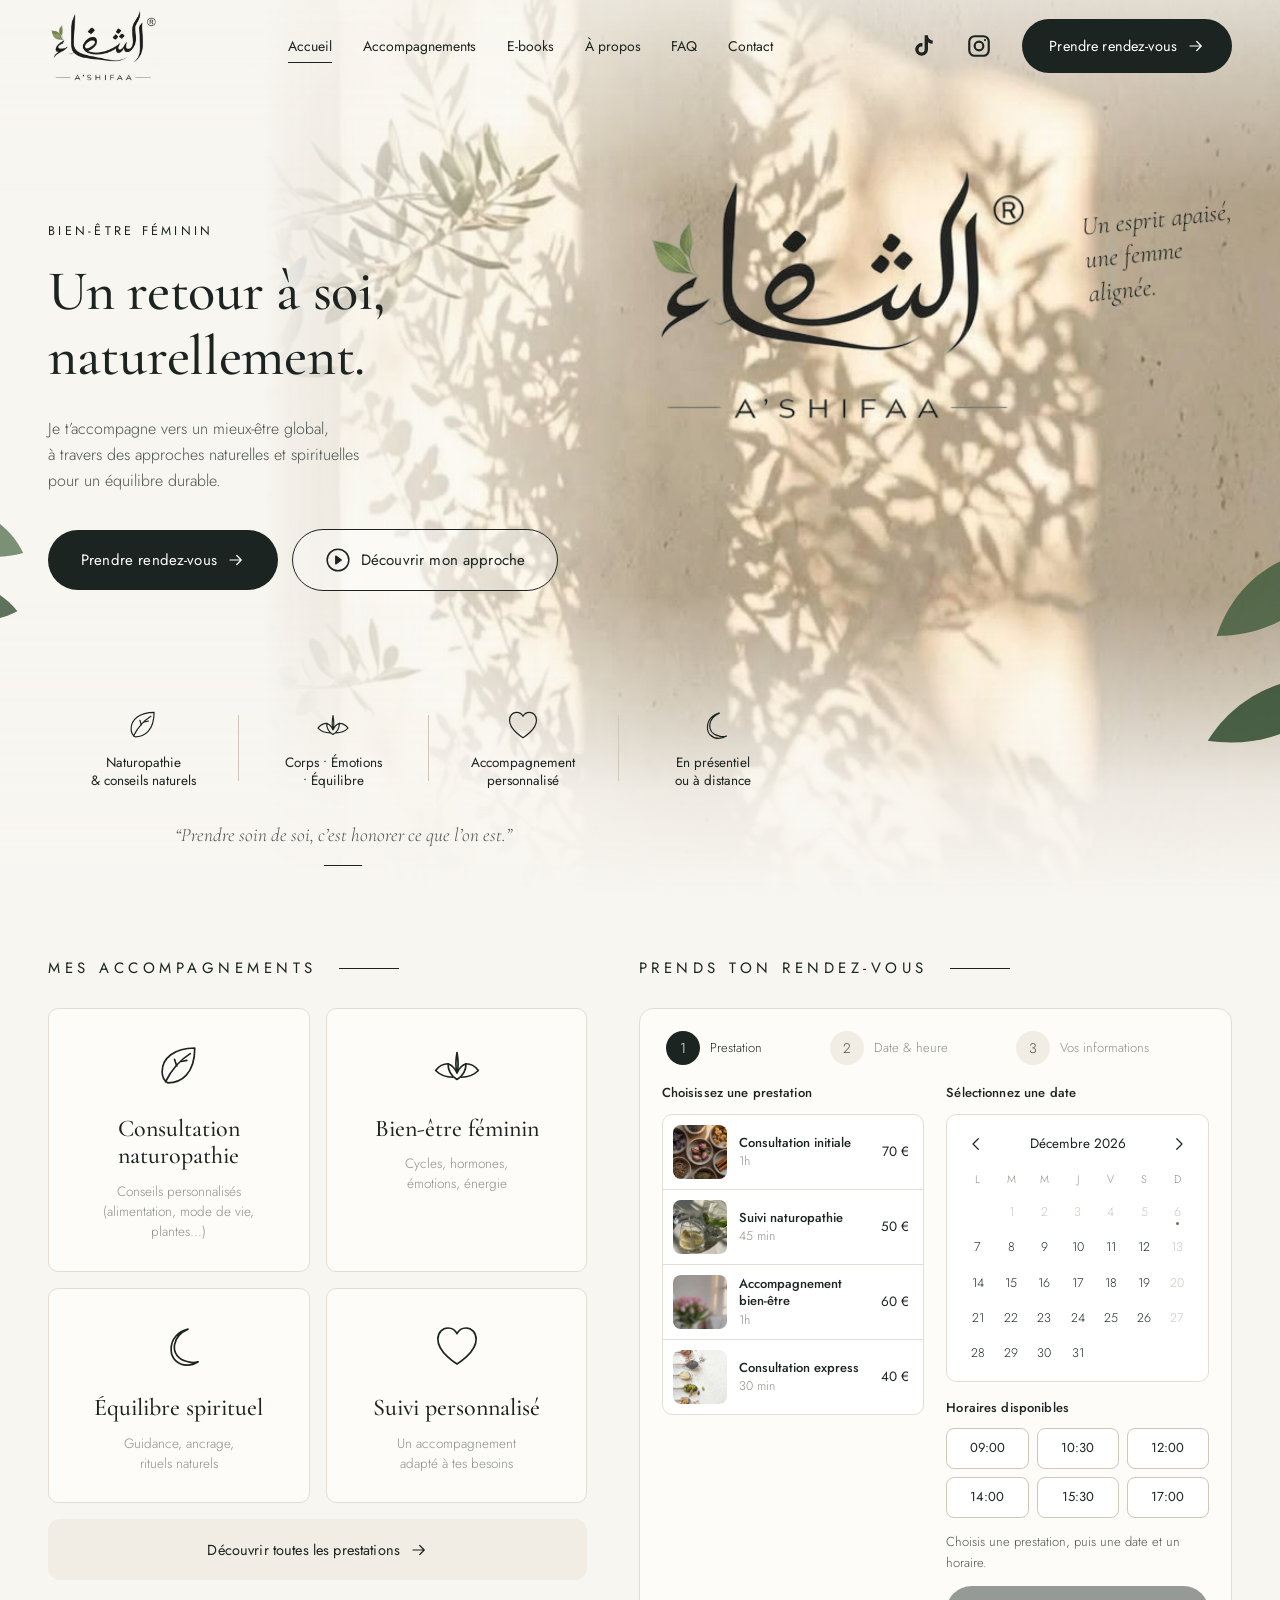
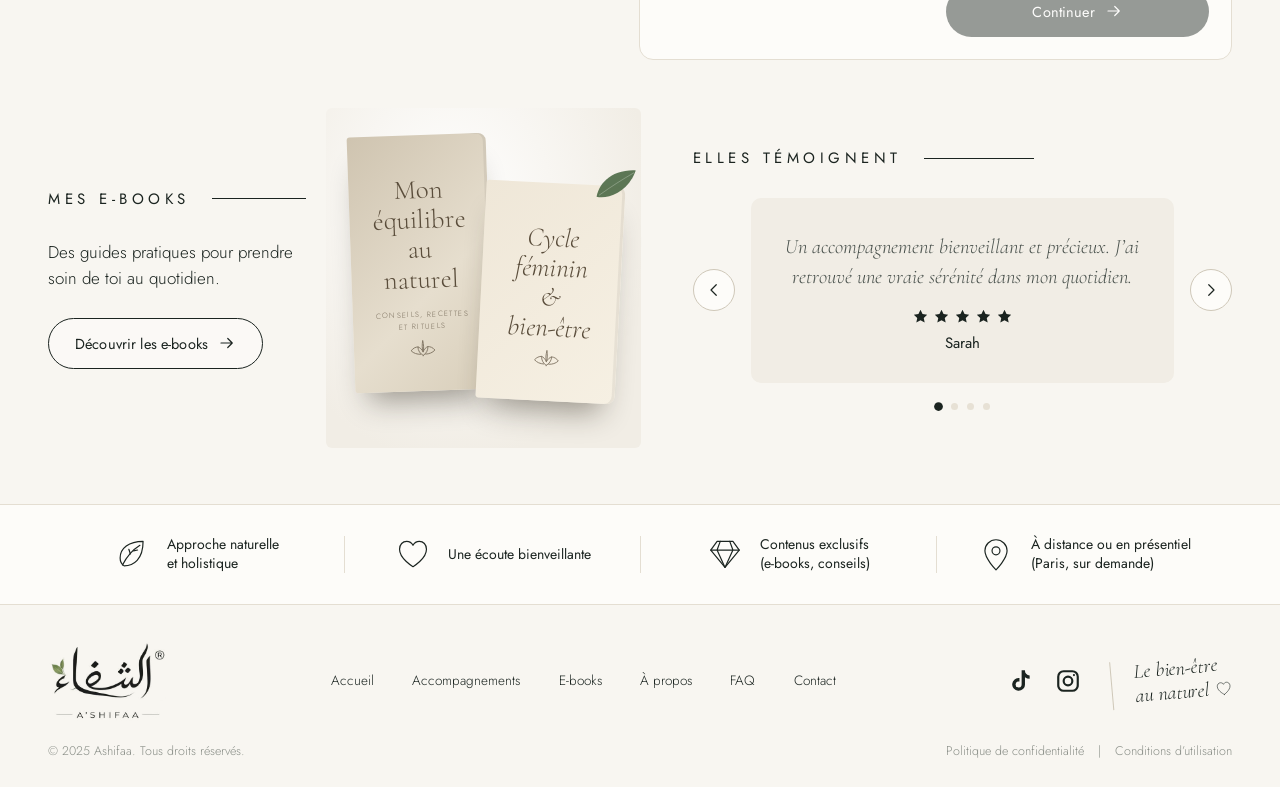
==== index.html @ 9f81032b "Ajout de la page d'accueil A'SHIFAA (HTML/CSS/JS) Co-Authored-By: Claude Sonnet 5.5 <noreply@anthrop" ====
<!DOCTYPE html>
<html lang="fr">
<head>
  <meta charset="utf-8">
  <meta name="viewport" content="width=device-width, initial-scale=1">
  <title>A'SHIFAA — Bien-être féminin &amp; accompagnement naturel</title>
  <meta name="description" content="A'SHIFAA : bien-être féminin, naturopathie et accompagnement naturel pour retrouver équilibre et développement personnel, en présentiel ou à distance.">
  <meta name="theme-color" content="#f8f6f1">
  <meta property="og:type" content="website">
  <meta property="og:locale" content="fr_FR">
  <meta property="og:title" content="A'SHIFAA — Bien-être féminin & accompagnement naturel">
  <meta property="og:description" content="Un retour à soi, naturellement. Naturopathie, bien-être féminin et équilibre spirituel.">
  <meta property="og:image" content="Assets/web/hero-wall-m.jpg">
  <link rel="icon" href="Assets/web/logo.png">
  <link rel="preconnect" href="https://fonts.googleapis.com">
  <link rel="preconnect" href="https://fonts.gstatic.com" crossorigin>
  <link href="https://fonts.googleapis.com/css2?family=Cormorant+Garamond:ital,wght@0,400;0,500;0,600;1,400;1,500&family=Jost:wght@300;400;500&display=swap" rel="stylesheet">
  <link rel="stylesheet" href="css/style.css">
  <script>document.documentElement.classList.add('js')</script>
</head>
<body>

<!-- Sprite d'icônes minimalistes (trait fin) -->
<svg width="0" height="0" style="position:absolute" aria-hidden="true" focusable="false">
  <defs>
    <symbol id="i-leaf" viewBox="0 0 48 48" fill="none" stroke="currentColor" stroke-width="1.5" stroke-linecap="round" stroke-linejoin="round"><path d="M38 8C20 8 9 17 9 29c0 4 2 8 5 10 12 0 24-8 24-31z"/><path d="M12 38C18 26 26 18 34 13"/><path d="M22 24l-2-6M26 20l5-1"/></symbol>
    <symbol id="i-lotus" viewBox="0 0 48 48" fill="none" stroke="currentColor" stroke-width="1.5" stroke-linecap="round" stroke-linejoin="round"><path d="M24 36c-5-3-8-8-8-14 3 1 6 4 8 8 2-4 5-7 8-8 0 6-3 11-8 14z"/><path d="M24 30c-2-6-1-12 0-18 1 6 2 12 0 18z"/><path d="M16 22c-4 0-8 2-11 6 4 4 9 6 15 6M32 22c4 0 8 2 11 6-4 4-9 6-15 6"/></symbol>
    <symbol id="i-moon" viewBox="0 0 48 48" fill="none" stroke="currentColor" stroke-width="1.5" stroke-linecap="round" stroke-linejoin="round"><path d="M32 9c-9 2-15 9-15 18 0 8 6 14 14 14 4 0 7-1 10-3-3 1-6 1-9 0C23 36 19 30 20 23c1-6 5-11 12-14z"/></symbol>
    <symbol id="i-heart" viewBox="0 0 48 48" fill="none" stroke="currentColor" stroke-width="1.5" stroke-linecap="round" stroke-linejoin="round"><path d="M24 40S7 30 7 18c0-6 4-10 9-10 3.500 0 6.500 2 8 5 1.500-3 4.500-5 8-5 5 0 9 4 9 10 0 12-17 22-17 22z"/></symbol>
    <symbol id="i-diamond" viewBox="0 0 48 48" fill="none" stroke="currentColor" stroke-width="1.5" stroke-linecap="round" stroke-linejoin="round"><path d="M14 8h20l8 11-18 22L6 19z"/><path d="M6 19h36M18 8l-4 11 10 22 10-22-4-11M14 19l10 22"/></symbol>
    <symbol id="i-pin" viewBox="0 0 48 48" fill="none" stroke="currentColor" stroke-width="1.5" stroke-linecap="round" stroke-linejoin="round"><path d="M24 44S10 30 10 20a14 14 0 0128 0c0 10-14 24-14 24z"/><circle cx="24" cy="20" r="5"/></symbol>
    <symbol id="i-arrow" viewBox="0 0 24 24" fill="none" stroke="currentColor" stroke-width="1.6" stroke-linecap="round" stroke-linejoin="round"><path d="M4 12h15M13 6l6 6-6 6"/></symbol>
    <symbol id="i-chev-l" viewBox="0 0 24 24" fill="none" stroke="currentColor" stroke-width="1.6" stroke-linecap="round" stroke-linejoin="round"><path d="M15 5l-7 7 7 7"/></symbol>
    <symbol id="i-chev-r" viewBox="0 0 24 24" fill="none" stroke="currentColor" stroke-width="1.6" stroke-linecap="round" stroke-linejoin="round"><path d="M9 5l7 7-7 7"/></symbol>
    <symbol id="i-play" viewBox="0 0 24 24" fill="none" stroke="currentColor" stroke-width="1.4" stroke-linecap="round" stroke-linejoin="round"><circle cx="12" cy="12" r="10"/><path d="M10 8.500l5 3.500-5 3.500z" fill="currentColor"/></symbol>
    <symbol id="i-check" viewBox="0 0 24 24" fill="none" stroke="currentColor" stroke-width="2" stroke-linecap="round" stroke-linejoin="round"><path d="M5 12.500l4.500 4.500L19 7.500"/></symbol>
    <symbol id="i-tiktok" viewBox="0 0 24 24" fill="currentColor"><path d="M16.600 2h-3.100v13.200a2.800 2.800 0 11-2.800-2.800c.3 0 .6 0 .8.100V9.300a5.900 5.900 0 105.100 5.900V8.600a7.500 7.500 0 004.300 1.400V6.900a4.400 4.400 0 01-4.300-4.900z"/></symbol>
    <symbol id="i-instagram" viewBox="0 0 24 24" fill="none" stroke="currentColor" stroke-width="2" stroke-linecap="round" stroke-linejoin="round"><rect x="3" y="3" width="18" height="18" rx="5"/><circle cx="12" cy="12" r="4"/><circle cx="17.500" cy="6.500" r="1" fill="currentColor" stroke="none"/></symbol>
    <symbol id="i-star" viewBox="0 0 24 24" fill="currentColor"><path d="M12 2.500l2.900 6.100 6.600.8-4.900 4.600 1.300 6.600L12 17.300l-5.900 3.300 1.300-6.600L2.500 9.400l6.600-.8z"/></symbol>
  </defs>
</svg>

<a class="skip-link" href="#contenu">Aller au contenu</a>

<!-- ================= HEADER ================= -->
<header class="site-header" id="header">
  <div class="header__inner">
    <a class="brand" href="#accueil" aria-label="A'SHIFAA — retour à l'accueil">
      <img src="Assets/web/logo.png" alt="A'SHIFAA" width="365" height="256">
    </a>

    <nav class="nav" id="nav" aria-label="Navigation principale">
      <ul class="nav__list">
        <li><a href="#accueil" class="is-active" aria-current="page">Accueil</a></li>
        <li><a href="#accompagnements">Accompagnements</a></li>
        <li><a href="#ebooks">E-books</a></li>
        <li><a href="#" data-soon>À propos</a></li>
        <li><a href="#" data-soon>FAQ</a></li>
        <li><a href="#contact">Contact</a></li>
      </ul>
      <a class="btn btn--dark nav__cta" href="#rendez-vous">Prendre rendez-vous <svg class="ico" aria-hidden="true"><use href="#i-arrow"/></svg></a>
    </nav>

    <div class="header__right">
      <a class="social" href="https://www.tiktok.com/" target="_blank" rel="noopener" aria-label="TikTok"><svg class="ico" aria-hidden="true"><use href="#i-tiktok"/></svg></a>
      <a class="social" href="https://www.instagram.com/" target="_blank" rel="noopener" aria-label="Instagram"><svg class="ico" aria-hidden="true"><use href="#i-instagram"/></svg></a>
      <a class="btn btn--dark header__cta" href="#rendez-vous">Prendre rendez-vous <svg class="ico" aria-hidden="true"><use href="#i-arrow"/></svg></a>
      <button class="burger" id="burger" type="button" aria-label="Ouvrir le menu" aria-expanded="false" aria-controls="nav">
        <span></span><span></span><span></span>
      </button>
    </div>
  </div>
</header>

<main id="contenu">

<!-- ================= HERO ================= -->
<section class="hero" id="accueil" aria-labelledby="hero-title">
  <div class="hero__media" aria-hidden="false">
    <img class="hero__img" id="heroImg" src="Assets/web/hero-wall.jpg"
         srcset="Assets/web/hero-wall-m.jpg 800w, Assets/web/hero-wall.jpg 1400w" sizes="100vw"
         alt="Lumière douce et ombres de feuillage d'olivier sur un mur beige, ambiance naturelle et apaisante" fetchpriority="high">
    <div class="hero__veil"></div>
  </div>

  <!-- Végétation décorative (très légère oscillation) -->
  <svg class="leaves leaves--left" viewBox="0 0 220 520" aria-hidden="true" focusable="false">
    <g class="sway">
      <path d="M-10 60c60 10 110 50 120 120-60-10-110-50-120-120z" fill="#3f5a3b" opacity=".85"/>
      <path d="M-10 200c70-20 130 10 160 70-70 20-130-10-160-70z" fill="#4c6a46" opacity=".8"/>
      <path d="M-10 340c50-30 110-20 150 30-60 30-120 20-150-30z" fill="#2f4a2f" opacity=".85"/>
      <path d="M-10 90c50 30 90 70 110 110" stroke="#e9efe2" stroke-width="1.200" fill="none" opacity=".35"/>
    </g>
  </svg>
  <svg class="leaves leaves--right" viewBox="0 0 220 420" aria-hidden="true" focusable="false">
    <g class="sway sway--b">
      <path d="M230 80c-70 0-120 40-140 100 70 0 120-40 140-100z" fill="#3f5a3b" opacity=".8"/>
      <path d="M230 230c-60-10-120 20-150 70 70 10 130-20 150-70z" fill="#2f4a2f" opacity=".85"/>
    </g>
  </svg>

  <div class="hero__inner">
    <div class="hero__text">
      <p class="eyebrow reveal-hero" style="--d:.1s">Bien-être féminin</p>
      <h1 id="hero-title" class="hero__title">
        <span class="line"><span style="--d:.25s">Un retour à soi,</span></span>
        <span class="line"><span style="--d:.45s">naturellement.</span></span>
      </h1>
      <p class="hero__desc reveal-hero" style="--d:.75s">Je t’accompagne vers un mieux-être global,<br>à travers des approches naturelles et spirituelles<br>pour un équilibre durable.</p>
      <div class="hero__ctas reveal-hero" style="--d:.95s">
        <a class="btn btn--dark btn--lg" href="#rendez-vous">Prendre rendez-vous <svg class="ico" aria-hidden="true"><use href="#i-arrow"/></svg></a>
        <a class="btn btn--outline btn--lg" href="#accompagnements"><svg class="ico ico--play" aria-hidden="true"><use href="#i-play"/></svg> Découvrir mon approche</a>
      </div>
    </div>

    <div class="hero__brand" aria-hidden="true">
      <img src="Assets/web/logo.png" alt="" width="365" height="256">
    </div>

    <p class="hero__quote-side reveal-hero" style="--d:1.2s">Un esprit apaisé,<br>une femme<br>alignée.</p>
  </div>

  <div class="hero__bottom">
    <ul class="assurances">
      <li class="reveal-hero" style="--d:1.1s"><svg class="ico ico--lg" aria-hidden="true"><use href="#i-leaf"/></svg><span>Naturopathie<br>&amp; conseils naturels</span></li>
      <li class="reveal-hero" style="--d:1.2s"><svg class="ico ico--lg" aria-hidden="true"><use href="#i-lotus"/></svg><span>Corps • Émotions<br>• Équilibre</span></li>
      <li class="reveal-hero" style="--d:1.3s"><svg class="ico ico--lg" aria-hidden="true"><use href="#i-heart"/></svg><span>Accompagnement<br>personnalisé</span></li>
      <li class="reveal-hero" style="--d:1.4s"><svg class="ico ico--lg" aria-hidden="true"><use href="#i-moon"/></svg><span>En présentiel<br>ou à distance</span></li>
    </ul>
    <blockquote class="hero__quote reveal-hero" style="--d:1.6s">
      <p>“Prendre soin de soi, c’est honorer ce que l’on est.”</p>
    </blockquote>
  </div>
</section>

<!-- ================= ACCOMPAGNEMENTS + RENDEZ-VOUS ================= -->
<div class="duo container">

  <section class="accomp" id="accompagnements" aria-labelledby="accomp-title">
    <h2 id="accomp-title" class="section-title reveal">Mes accompagnements</h2>
    <div class="cards">
      <article class="card reveal" style="--d:.05s">
        <svg class="ico ico--xl" aria-hidden="true"><use href="#i-leaf"/></svg>
        <h3>Consultation naturopathie</h3>
        <p>Conseils personnalisés<br>(alimentation, mode de vie,<br>plantes...)</p>
      </article>
      <article class="card reveal" style="--d:.15s">
        <svg class="ico ico--xl" aria-hidden="true"><use href="#i-lotus"/></svg>
        <h3>Bien-être féminin</h3>
        <p>Cycles, hormones,<br>émotions, énergie</p>
      </article>
      <article class="card reveal" style="--d:.25s">
        <svg class="ico ico--xl" aria-hidden="true"><use href="#i-moon"/></svg>
        <h3>Équilibre spirituel</h3>
        <p>Guidance, ancrage,<br>rituels naturels</p>
      </article>
      <article class="card reveal" style="--d:.35s">
        <svg class="ico ico--xl" aria-hidden="true"><use href="#i-heart"/></svg>
        <h3>Suivi personnalisé</h3>
        <p>Un accompagnement<br>adapté à tes besoins</p>
      </article>
    </div>
    <a class="btn btn--soft btn--block reveal" style="--d:.4s" href="#rendez-vous">Découvrir toutes les prestations <svg class="ico" aria-hidden="true"><use href="#i-arrow"/></svg></a>
  </section>

  <section class="booking" id="rendez-vous" aria-labelledby="booking-title">
    <h2 id="booking-title" class="section-title reveal">Prends ton rendez-vous</h2>

    <div class="booking__box reveal" style="--d:.1s" id="booking">
      <ol class="steps" aria-label="Étapes de réservation">
        <li class="step is-active" data-step="1"><span class="step__n">1</span><span class="step__l">Prestation</span></li>
        <li class="step" data-step="2"><span class="step__n">2</span><span class="step__l">Date &amp; heure</span></li>
        <li class="step" data-step="3"><span class="step__n">3</span><span class="step__l">Vos informations</span></li>
      </ol>

      <!-- Panneau 1 + 2 : prestation, date, horaire -->
      <div class="panel panel--pick" id="panelPick">
        <div class="pick__col">
          <h3 class="pick__h" id="svcLabel">Choisissez une prestation</h3>
          <div class="services" id="services" role="radiogroup" aria-labelledby="svcLabel"></div>
        </div>
        <div class="pick__col">
          <h3 class="pick__h">Sélectionnez une date</h3>
          <div class="cal" id="calendar">
            <div class="cal__head">
              <button type="button" class="cal__nav" id="calPrev" aria-label="Mois précédent"><svg class="ico" aria-hidden="true"><use href="#i-chev-l"/></svg></button>
              <p class="cal__month" id="calMonth" aria-live="polite"></p>
              <button type="button" class="cal__nav" id="calNext" aria-label="Mois suivant"><svg class="ico" aria-hidden="true"><use href="#i-chev-r"/></svg></button>
            </div>
            <div class="cal__dow" aria-hidden="true"><span>L</span><span>M</span><span>M</span><span>J</span><span>V</span><span>S</span><span>D</span></div>
            <div class="cal__grid" id="calGrid" role="grid" aria-label="Calendrier"></div>
          </div>
          <h3 class="pick__h pick__h--slots">Horaires disponibles</h3>
          <div class="slots" id="slots" role="radiogroup" aria-label="Horaires disponibles"></div>
          <p class="booking__recap" id="recap" aria-live="polite"></p>
          <button type="button" class="btn btn--dark btn--block" id="continueBtn" disabled>Continuer <svg class="ico" aria-hidden="true"><use href="#i-arrow"/></svg></button>
        </div>
      </div>

      <!-- Panneau 3 : informations -->
      <form class="panel panel--form" id="panelForm" hidden novalidate>
        <p class="booking__recap booking__recap--form" id="recapForm"></p>
        <div class="field"><label for="f-name">Nom &amp; prénom</label><input id="f-name" name="name" type="text" autocomplete="name" required></div>
        <div class="field"><label for="f-mail">E-mail</label><input id="f-mail" name="email" type="email" autocomplete="email" required></div>
        <div class="field"><label for="f-tel">Téléphone <span>(facultatif)</span></label><input id="f-tel" name="phone" type="tel" autocomplete="tel"></div>
        <div class="field"><label for="f-msg">Message <span>(facultatif)</span></label><textarea id="f-msg" name="message" rows="3"></textarea></div>
        <p class="form__error" id="formError" role="alert"></p>
        <div class="form__actions">
          <button type="button" class="btn btn--outline" id="backBtn"><svg class="ico" aria-hidden="true"><use href="#i-chev-l"/></svg> Retour</button>
          <button type="submit" class="btn btn--dark">Confirmer la demande <svg class="ico" aria-hidden="true"><use href="#i-arrow"/></svg></button>
        </div>
      </form>

      <!-- Confirmation (démo front) -->
      <div class="panel panel--done" id="panelDone" hidden tabindex="-1">
        <span class="done__icon"><svg class="ico" aria-hidden="true"><use href="#i-check"/></svg></span>
        <h3>Merci, ta demande est bien notée</h3>
        <p id="doneText"></p>
        <button type="button" class="btn btn--outline" id="resetBtn">Nouvelle demande</button>
      </div>
    </div>
  </section>
</div>

<!-- ================= E-BOOKS + TÉMOIGNAGES ================= -->
<div class="duo duo--b container">

  <section class="ebooks" id="ebooks" aria-labelledby="ebooks-title">
    <div class="ebooks__text">
      <h2 id="ebooks-title" class="section-title reveal">Mes e-books</h2>
      <p class="lead reveal" style="--d:.1s">Des guides pratiques pour prendre<br>soin de toi au quotidien.</p>
      <a class="btn btn--outline reveal" style="--d:.2s" href="#ebooks">Découvrir les e-books <svg class="ico" aria-hidden="true"><use href="#i-arrow"/></svg></a>
    </div>
    <!-- Rendu généré depuis le tableau `ebooks` (js/main.js) -->
    <div class="ebooks__shelf reveal" style="--d:.15s" id="ebooksShelf" aria-label="Aperçu des e-books"></div>
  </section>

  <section class="testi" id="temoignages" aria-labelledby="testi-title" aria-roledescription="carrousel">
    <h2 id="testi-title" class="section-title reveal">Elles témoignent</h2>
    <div class="testi__wrap reveal" style="--d:.1s">
      <button type="button" class="round-btn" id="tPrev" aria-label="Témoignage précédent"><svg class="ico" aria-hidden="true"><use href="#i-chev-l"/></svg></button>
      <div class="testi__viewport" id="tViewport" aria-live="off">
        <div class="testi__track" id="tTrack"></div>
      </div>
      <button type="button" class="round-btn" id="tNext" aria-label="Témoignage suivant"><svg class="ico" aria-hidden="true"><use href="#i-chev-r"/></svg></button>
    </div>
    <div class="dots" id="tDots" role="tablist" aria-label="Choisir un témoignage"></div>
  </section>
</div>

<!-- ================= AVANTAGES ================= -->
<section class="perks" aria-label="Nos engagements">
  <ul class="perks__list container">
    <li><svg class="ico ico--lg" aria-hidden="true"><use href="#i-leaf"/></svg><span>Approche naturelle<br>et holistique</span></li>
    <li><svg class="ico ico--lg" aria-hidden="true"><use href="#i-heart"/></svg><span>Une écoute bienveillante</span></li>
    <li><svg class="ico ico--lg" aria-hidden="true"><use href="#i-diamond"/></svg><span>Contenus exclusifs<br>(e-books, conseils)</span></li>
    <li><svg class="ico ico--lg" aria-hidden="true"><use href="#i-pin"/></svg><span>À distance ou en présentiel<br>(Paris, sur demande)</span></li>
  </ul>
</section>

</main>

<!-- ================= FOOTER ================= -->
<footer class="footer" id="contact">
  <div class="footer__top container">
    <a class="brand brand--footer" href="#accueil" aria-label="A'SHIFAA — retour en haut">
      <img src="Assets/web/logo.png" alt="A'SHIFAA" width="365" height="256" loading="lazy">
    </a>
    <nav class="footer__nav" aria-label="Navigation du pied de page">
      <a href="#accueil">Accueil</a>
      <a href="#accompagnements">Accompagnements</a>
      <a href="#ebooks">E-books</a>
      <a href="#" data-soon>À propos</a>
      <a href="#" data-soon>FAQ</a>
      <a href="#contact">Contact</a>
    </nav>
    <div class="footer__right">
      <div class="footer__social">
        <a class="social" href="https://www.tiktok.com/" target="_blank" rel="noopener" aria-label="TikTok"><svg class="ico" aria-hidden="true"><use href="#i-tiktok"/></svg></a>
        <a class="social" href="https://www.instagram.com/" target="_blank" rel="noopener" aria-label="Instagram"><svg class="ico" aria-hidden="true"><use href="#i-instagram"/></svg></a>
      </div>
      <p class="footer__tag">Le bien-être<br>au naturel <svg class="ico ico--heart" aria-hidden="true"><use href="#i-heart"/></svg></p>
    </div>
  </div>
  <div class="footer__bottom container">
    <p>© 2025 Ashifaa. Tous droits réservés.</p>
    <p class="footer__legal"><a href="#">Politique de confidentialité</a><span aria-hidden="true">|</span><a href="#">Conditions d’utilisation</a></p>
  </div>
</footer>

<script src="js/main.js"></script>
</body>
</html>
---- css/style.css ----
/* ==========================================================
   A'SHIFAA — Homepage
   Palette ivoire / vert forêt / noir doux. Serif + sans.
   ========================================================== */
:root {
  --ivory: #f8f6f1;
  --paper: #fdfcf9;
  --beige: #f1ede5;
  --beige-2: #e7e1d5;
  --line: #e4ded2;
  --line-2: #cfc8b9;
  --ink: #1b2420;          /* noir doux teinté vert */
  --ink-2: #4a524d;
  --muted: #8a8f88;
  --forest: #243a2c;       /* vert profond */
  --forest-2: #35523f;
  --leaf: #5b7a4f;

  --serif: "Cormorant Garamond", "Playfair Display", Georgia, serif;
  --sans: "Jost", "Helvetica Neue", Arial, sans-serif;

  --header-h: 92px;
  --header-h-s: 66px;
  --radius: 10px;
  --ease: cubic-bezier(.22, .61, .36, 1);
  --max: 1320px;
  --gut: clamp(18px, 4vw, 48px);
}

*, *::before, *::after { box-sizing: border-box; }
html { scroll-behavior: smooth; scroll-padding-top: 84px; -webkit-text-size-adjust: 100%; }
body {
  margin: 0; background: var(--ivory); color: var(--ink);
  font-family: var(--sans); font-weight: 300; font-size: 16px; line-height: 1.6;
  overflow-x: hidden; -webkit-font-smoothing: antialiased;
}
img { max-width: 100%; display: block; }
a { color: inherit; text-decoration: none; }
ul, ol { list-style: none; margin: 0; padding: 0; }
h1, h2, h3, p, blockquote { margin: 0; }
button { font: inherit; color: inherit; cursor: pointer; }
:focus-visible { outline: 2px solid var(--forest-2); outline-offset: 3px; border-radius: 4px; }

.container { width: 100%; max-width: var(--max); margin-inline: auto; padding-inline: var(--gut); }
.skip-link { position: absolute; left: 12px; top: -60px; background: var(--forest); color: #fff; padding: 10px 16px; border-radius: 6px; z-index: 200; transition: top .3s; }
.skip-link:focus { top: 12px; }

/* ---------- Icônes ---------- */
.ico { width: 18px; height: 18px; flex: none; }
.ico--lg { width: 38px; height: 38px; stroke-width: 1.2; }
.ico--xl { width: 54px; height: 54px; stroke-width: 1.1; color: var(--ink); transition: transform .5s var(--ease); }
.ico--play { width: 26px; height: 26px; }
.ico--heart { width: 18px; height: 18px; display: inline; vertical-align: -3px; }

/* ---------- Boutons ---------- */
.btn {
  display: inline-flex; align-items: center; justify-content: center; gap: 10px;
  padding: 13px 26px; border-radius: 999px; border: 1px solid transparent;
  font-size: 14.5px; font-weight: 400; letter-spacing: .01em; white-space: nowrap;
  transition: background .4s var(--ease), color .4s var(--ease), border-color .4s var(--ease), transform .4s var(--ease), box-shadow .4s var(--ease);
}
.btn .ico { transition: transform .4s var(--ease); }
.btn:hover .ico:not(.ico--play) { transform: translateX(4px); }
.btn--dark { background: var(--ink); color: #fff; }
.btn--dark:hover { background: var(--forest); box-shadow: 0 8px 22px -10px rgba(36, 58, 44, .6); transform: translateY(-1px); }
.btn--outline { border-color: var(--ink); background: rgba(255, 255, 255, .35); }
.btn--outline:hover { background: var(--ink); color: #fff; }
.btn--soft { background: var(--beige); color: var(--ink); border-radius: 12px; }
.btn--soft:hover { background: var(--beige-2); }
.btn--lg { padding: 17px 32px; font-size: 15px; }
.btn--block { width: 100%; }
.btn:disabled { opacity: .45; cursor: not-allowed; transform: none; box-shadow: none; }

/* ---------- HEADER ---------- */
.site-header {
  position: fixed; inset: 0 0 auto 0; z-index: 100; height: var(--header-h);
  transition: height .45s var(--ease), background .45s var(--ease), box-shadow .45s var(--ease), backdrop-filter .45s var(--ease);
}
.site-header.is-scrolled {
  height: var(--header-h-s);
  background: rgba(253, 252, 249, .82);
  -webkit-backdrop-filter: blur(14px); backdrop-filter: blur(14px);
  box-shadow: 0 1px 0 var(--line);
}
.header__inner { height: 100%; max-width: 1480px; margin: 0 auto; padding-inline: var(--gut); display: flex; align-items: center; gap: 28px; }
.brand { display: block; flex: none; }
.brand img { height: 78px; width: auto; transition: height .45s var(--ease); }
.site-header.is-scrolled .brand img { height: 54px; }
.nav { margin-inline: auto; }
.nav__list { display: flex; gap: clamp(18px, 2.4vw, 38px); }
.nav__list a { position: relative; display: block; padding: 8px 0; font-size: 14px; font-weight: 400; color: var(--ink); }
.nav__list a::after { content: ""; position: absolute; left: 0; right: 0; bottom: 2px; height: 1px; background: var(--ink); transform: scaleX(0); transform-origin: left; transition: transform .45s var(--ease); }
.nav__list a:hover::after, .nav__list a.is-active::after { transform: scaleX(1); }
.nav__cta { display: none; }
.header__right { display: flex; align-items: center; gap: 14px; }
.social { display: grid; place-items: center; width: 42px; height: 42px; border-radius: 50%; transition: background .35s, transform .35s var(--ease); }
.social .ico { width: 26px; height: 26px; }
.social:hover { background: rgba(36, 58, 44, .08); transform: translateY(-2px); }
.header__cta { margin-left: 8px; padding: 14px 26px; }

.burger { display: none; width: 44px; height: 44px; border: 0; background: none; position: relative; }
.burger span { position: absolute; left: 11px; right: 11px; height: 1.5px; background: var(--ink); transition: transform .4s var(--ease), opacity .3s; }
.burger span:nth-child(1) { top: 15px; } .burger span:nth-child(2) { top: 21px; } .burger span:nth-child(3) { top: 27px; }
.burger[aria-expanded="true"] span:nth-child(1) { transform: translateY(6px) rotate(45deg); }
.burger[aria-expanded="true"] span:nth-child(2) { opacity: 0; }
.burger[aria-expanded="true"] span:nth-child(3) { transform: translateY(-6px) rotate(-45deg); }

/* ---------- HERO ---------- */
.hero { position: relative; min-height: min(100vh, 900px); min-height: min(100svh, 900px); display: flex; flex-direction: column; overflow: hidden; background: var(--ivory); isolation: isolate; }
.hero__media { position: absolute; inset: 0; z-index: -2; }
.hero__img {
  position: absolute; right: 0; top: -8%; width: 78%; height: 116%; object-fit: cover; object-position: 40% 40%;
  will-change: transform; transform: translate3d(0, var(--py, 0px), 0) scale(1.04);
  -webkit-mask-image: linear-gradient(90deg, transparent 0, #000 38%); mask-image: linear-gradient(90deg, transparent 0, #000 38%);
  opacity: .95;
}
.hero__veil { position: absolute; inset: 0; background:
  linear-gradient(180deg, rgba(248, 246, 241, .7) 0, rgba(248, 246, 241, 0) 22%),
  linear-gradient(0deg, rgba(248, 246, 241, 1) 0, rgba(248, 246, 241, .85) 12%, rgba(248, 246, 241, 0) 34%); }

.leaves { position: absolute; z-index: -1; pointer-events: none; }
.leaves--left { left: -64px; top: 44%; width: clamp(90px, 10vw, 150px); opacity: .9; }
.leaves--right { right: -50px; bottom: 6%; width: clamp(110px, 15vw, 220px); }
.sway { transform-origin: 0 50%; animation: sway 9s ease-in-out infinite alternate; }
.sway--b { transform-origin: 100% 50%; animation-duration: 11s; }
@keyframes sway { from { transform: rotate(-1.6deg); } to { transform: rotate(1.6deg); } }

.hero__inner { flex: 1; width: 100%; max-width: 1480px; margin-inline: auto; padding: calc(var(--header-h) + 38px) var(--gut) 20px; display: grid; grid-template-columns: minmax(0, 1.3fr) minmax(0, .9fr) minmax(0, .4fr); align-items: center; gap: 20px; position: relative; }
.eyebrow { font-size: 12.5px; letter-spacing: .26em; text-transform: uppercase; font-weight: 400; color: var(--ink); margin-bottom: 20px; }
.hero__title { font-family: var(--serif); font-weight: 500; font-size: clamp(2.4rem, 4.4vw, 4.2rem); line-height: 1.08; letter-spacing: -.005em; color: var(--ink); }
.hero__title .line { display: block; overflow: hidden; padding-bottom: .08em; }
.hero__title .line > span { display: inline-block; transform: translateY(110%); opacity: 0; animation: lineUp 1.1s var(--ease) forwards; animation-delay: var(--d, 0s); }
@keyframes lineUp { to { transform: none; opacity: 1; } }
.hero__desc { margin-top: 24px; font-size: clamp(15px, 1.25vw, 18px); line-height: 1.65; color: var(--ink-2); max-width: 30em; }
.hero__ctas { display: flex; flex-wrap: wrap; align-items: center; gap: 14px; margin-top: 34px; }

.hero__brand { display: grid; place-items: center; align-self: start; padding-top: 3vh; }
.hero__brand img { width: min(100%, 440px); height: auto; opacity: .96; animation: fadeIn 1.6s var(--ease) .6s both; }
.hero__quote-side { font-family: var(--serif); font-style: italic; font-size: clamp(1.3rem, 2vw, 1.9rem); line-height: 1.3; color: var(--ink); align-self: start; justify-self: end; transform: rotate(-6deg); padding-top: 8vh; text-align: left; }

.hero__bottom { width: 100%; max-width: 1480px; margin-inline: auto; padding: 0 var(--gut) 34px; }
.assurances { display: grid; grid-template-columns: repeat(4, minmax(0, 190px)); justify-content: start; padding-left: 0; }
.assurances li { display: flex; flex-direction: column; align-items: center; text-align: center; gap: 10px; padding: 4px 14px; font-size: 13.5px; line-height: 1.35; color: var(--ink); font-weight: 400; position: relative; }
.assurances li + li::before { content: ""; position: absolute; left: 0; top: 14%; bottom: 14%; width: 1px; background: var(--line-2); }
.assurances .ico { color: var(--ink); stroke-width: 1.1; }
.hero__quote { margin-top: 26px; padding-left: 0; width: min(100%, 590px); text-align: center; font-family: var(--serif); font-style: italic; font-size: clamp(1.05rem, 1.5vw, 1.25rem); color: var(--ink-2); }
.hero__quote::after { content: ""; display: block; width: 38px; height: 1px; background: var(--ink); margin: 14px auto 0; }

.reveal-hero { opacity: 0; transform: translateY(18px); animation: riseIn 1s var(--ease) forwards; animation-delay: var(--d, 0s); }
@keyframes riseIn { to { opacity: 1; transform: none; } }
.hero__quote-side.reveal-hero { animation-name: riseInRot; }
@keyframes riseInRot { from { opacity: 0; transform: translateY(18px) rotate(-6deg); } to { opacity: 1; transform: rotate(-6deg); } }
@keyframes fadeIn { from { opacity: 0; } to { opacity: .96; } }

/* ---------- Titres de section ---------- */
.section-title { display: flex; align-items: center; gap: 22px; font-family: var(--sans); font-weight: 400; font-size: 15px; letter-spacing: .3em; text-transform: uppercase; color: var(--ink); margin-bottom: 28px; }
.section-title::after { content: ""; flex: 0 1 60px; height: 1px; background: var(--ink); }

/* ---------- Scroll reveal ---------- */
.js .reveal { opacity: 0; transform: translateY(30px); transition: opacity 1s var(--ease), transform 1s var(--ease); transition-delay: var(--d, 0s); }
.js .reveal.is-in { opacity: 1; transform: none; }

/* ---------- Blocs côte à côte ---------- */
.duo { display: grid; grid-template-columns: minmax(0, 1fr) minmax(0, 1.1fr); gap: clamp(28px, 4vw, 56px); padding-top: 56px; padding-bottom: 8px; align-items: start; }
.duo--b { grid-template-columns: minmax(0, 1.1fr) minmax(0, 1fr); padding-top: 40px; padding-bottom: 56px; align-items: center; }

/* ---------- Accompagnements ---------- */
.cards { display: grid; grid-template-columns: repeat(2, minmax(0, 1fr)); gap: 16px; }
.card { background: var(--paper); border: 1px solid var(--line); border-radius: var(--radius); padding: 30px 18px 28px; text-align: center; transition: transform .45s var(--ease), border-color .45s var(--ease), box-shadow .45s var(--ease); }
.card h3 { font-family: var(--serif); font-weight: 500; font-size: 1.5rem; line-height: 1.15; margin: 14px 0 12px; }
.card p { font-size: 13.5px; line-height: 1.5; color: var(--muted); }
.card:hover { transform: translateY(-5px); border-color: var(--leaf); box-shadow: 0 16px 34px -24px rgba(36, 58, 44, .5); }
.card:hover .ico--xl { transform: translateY(-2px) scale(1.04); }
.accomp .btn--block { margin-top: 16px; padding: 18px; }

/* ---------- Réservation ---------- */
.booking__box { background: var(--paper); border: 1px solid var(--line); border-radius: 14px; padding: 22px; }
.steps { display: flex; gap: 12px; align-items: center; margin-bottom: 18px; padding: 0 4px; flex-wrap: wrap; }
.step { display: flex; align-items: center; gap: 10px; font-size: 13px; color: var(--muted); flex: 1 1 auto; white-space: nowrap; transition: color .4s; }
.step__n { width: 34px; height: 34px; border-radius: 50%; display: grid; place-items: center; background: var(--beige); font-size: 14px; color: var(--ink-2); transition: background .4s, color .4s; flex: none; }
.step.is-active { color: var(--ink); }
.step.is-active .step__n { background: var(--ink); color: #fff; }
.step.is-done { color: var(--ink); }
.step.is-done .step__n { background: var(--forest-2); color: #fff; }

.panel--pick { display: grid; grid-template-columns: minmax(0, 1fr) minmax(0, 1fr); gap: 22px; }
.pick__h { font-size: 13px; font-weight: 500; margin-bottom: 10px; letter-spacing: .01em; }
.pick__h--slots { margin-top: 16px; }

.services { display: flex; flex-direction: column; border: 1px solid var(--line); border-radius: 10px; overflow: hidden; background: #fff; }
.service { display: flex; align-items: center; gap: 12px; width: 100%; padding: 10px 14px 10px 10px; background: transparent; border: 0; border-bottom: 1px solid var(--line); text-align: left; transition: background .35s var(--ease), box-shadow .35s; position: relative; }
.service:last-child { border-bottom: 0; }
.service:hover { background: var(--ivory); }
.service img { width: 54px; height: 54px; border-radius: 8px; object-fit: cover; flex: none; }
.service__info { flex: 1; min-width: 0; display: flex; flex-direction: column; gap: 2px; font-size: 13px; line-height: 1.35; }
.service__info strong { font-weight: 500; }
.service__info span { color: var(--muted); font-size: 12.5px; }
.service__price { font-size: 13.5px; font-weight: 400; }
.service[aria-checked="true"] { background: var(--beige); box-shadow: inset 3px 0 0 var(--forest); }

.cal { border: 1px solid var(--line); border-radius: 10px; padding: 14px 14px 10px; background: #fff; }
.cal__head { display: flex; align-items: center; justify-content: space-between; margin-bottom: 8px; }
.cal__month { font-size: 13.5px; font-weight: 400; text-transform: capitalize; }
.cal__nav { width: 30px; height: 30px; border: 0; background: none; border-radius: 50%; display: grid; place-items: center; transition: background .3s; }
.cal__nav:hover:not(:disabled) { background: var(--beige); }
.cal__nav:disabled { opacity: .25; cursor: not-allowed; }
.cal__dow, .cal__grid { display: grid; grid-template-columns: repeat(7, 1fr); text-align: center; }
.cal__dow span { font-size: 11px; color: var(--muted); padding: 4px 0 6px; }
.cal__day { aspect-ratio: 1; max-height: 36px; margin: 1px auto; width: 100%; max-width: 36px; border: 0; background: none; border-radius: 50%; font-size: 12.5px; transition: background .3s, color .3s; position: relative; }
.cal__day:hover:not(:disabled):not([aria-pressed="true"]) { background: var(--beige); }
.cal__day:disabled { color: #cdc8bd; cursor: default; }
.cal__day.is-today::after { content: ""; position: absolute; left: 50%; bottom: 4px; width: 3px; height: 3px; margin-left: -1.5px; border-radius: 50%; background: var(--leaf); }
.cal__day[aria-pressed="true"] { background: var(--ink); color: #fff; }
.cal__day[aria-pressed="true"]::after { background: #fff; }
.cal__blank { visibility: hidden; }

.slots { display: grid; grid-template-columns: repeat(3, 1fr); gap: 8px; }
.slot { padding: 9px 0; border: 1px solid var(--line-2); border-radius: 8px; background: #fff; font-size: 13px; font-weight: 400; transition: background .3s, color .3s, border-color .3s, transform .3s var(--ease); }
.slot:hover:not(:disabled) { border-color: var(--ink); transform: translateY(-1px); }
.slot[aria-checked="true"] { background: var(--ink); color: #fff; border-color: var(--ink); }
.slot:disabled { opacity: .4; cursor: not-allowed; text-decoration: line-through; }
.slots__hint { grid-column: 1 / -1; font-size: 12.5px; color: var(--muted); }

.booking__recap { font-size: 13px; color: var(--ink-2); margin: 14px 0 10px; min-height: 1.4em; }
.booking__recap--form { margin-top: 0; padding: 10px 14px; background: var(--beige); border-radius: 8px; }
#continueBtn { margin-top: 2px; }

.panel[hidden] { display: none; }
.panel--form { display: grid; gap: 14px; max-width: 560px; margin-inline: auto; }
.field label { display: block; font-size: 13px; font-weight: 400; margin-bottom: 5px; }
.field label span { color: var(--muted); font-weight: 300; }
.field input, .field textarea { width: 100%; padding: 12px 14px; font: inherit; font-size: 15px; background: #fff; border: 1px solid var(--line-2); border-radius: 8px; color: var(--ink); transition: border-color .3s, box-shadow .3s; }
.field input:focus, .field textarea:focus { outline: 0; border-color: var(--forest-2); box-shadow: 0 0 0 3px rgba(53, 82, 63, .14); }
.field.has-error input { border-color: #a4473a; }
.form__error { color: #a4473a; font-size: 13px; min-height: 1.2em; }
.form__actions { display: flex; gap: 12px; justify-content: space-between; flex-wrap: wrap; }
.panel--done { text-align: center; padding: 30px 10px; }
.panel--done:focus { outline: 0; }
.done__icon { width: 56px; height: 56px; border-radius: 50%; background: var(--forest); color: #fff; display: inline-grid; place-items: center; margin-bottom: 14px; }
.done__icon .ico { width: 26px; height: 26px; }
.panel--done h3 { font-family: var(--serif); font-size: 1.8rem; font-weight: 500; margin-bottom: 8px; }
.panel--done p { color: var(--ink-2); margin-bottom: 20px; }

/* ---------- E-books ---------- */
.ebooks { display: grid; grid-template-columns: minmax(0, .9fr) minmax(0, 1.1fr); gap: 20px; align-items: center; }
.ebooks .section-title::after { flex: 1 1 40px; max-width: 110px; }
.lead { font-size: 17px; line-height: 1.55; margin-bottom: 26px; }
.ebooks__shelf { position: relative; height: 340px; background: radial-gradient(ellipse at 40% 30%, #fff 0, var(--beige) 75%); border-radius: 6px; display: flex; align-items: center; justify-content: center; }
.book { position: absolute; width: 44%; aspect-ratio: 3 / 4.15; border-radius: 3px 8px 8px 3px; padding: 9% 7%; text-align: center; display: flex; flex-direction: column; align-items: center; justify-content: flex-start; box-shadow: -3px 0 0 rgba(0, 0, 0, .06) inset, 0 22px 30px -14px rgba(40, 34, 20, .45); transition: transform .6s var(--ease); font-family: var(--serif); color: #5a4d3b; }
.book__title { font-size: clamp(1.15rem, 2.1vw, 1.7rem); line-height: 1.12; margin-top: 12%; }
.book__sub { font-family: var(--sans); font-size: 7.5px; letter-spacing: .18em; text-transform: uppercase; margin-top: 14px; opacity: .75; }
.book .ico { width: 30px; height: 30px; margin-top: auto; opacity: .7; }
.book--1 { left: 8%; top: 8%; background: linear-gradient(135deg, #cfc4b0, #e6dece 60%, #d8ceba); transform: rotate(-2deg); z-index: 1; }
.book--2 { right: 7%; top: 22%; background: linear-gradient(135deg, #efe7d8, #f6f0e3); transform: rotate(3deg); z-index: 2; }
.book--2 .book__title { font-style: italic; }
.ebooks__shelf:hover .book--1 { transform: rotate(-3.5deg) translateY(-4px); }
.ebooks__shelf:hover .book--2 { transform: rotate(4.5deg) translateY(-4px); }
.book__price { position: absolute; bottom: 10px; left: 50%; transform: translateX(-50%); font-family: var(--sans); font-size: 12px; background: var(--ink); color: #fff; border-radius: 999px; padding: 3px 12px; }
.book__leaf { position: absolute; width: 34%; right: -10%; top: -9%; pointer-events: none; opacity: .9; }

/* ---------- Témoignages ---------- */
.testi .section-title::after { flex: 1 1 40px; max-width: 110px; }
.testi__wrap { display: flex; align-items: center; gap: 16px; }
.testi__viewport { flex: 1; overflow: hidden; background: var(--beige); border-radius: 10px; }
.testi__track { display: flex; transition: transform .9s var(--ease); }
.testi__slide { flex: 0 0 100%; padding: 34px 28px 28px; text-align: center; }
.testi__slide q { display: block; font-family: var(--serif); font-style: italic; font-size: clamp(1.15rem, 1.6vw, 1.4rem); line-height: 1.45; quotes: none; color: var(--ink-2); }
.stars { display: flex; justify-content: center; gap: 4px; margin: 16px 0 6px; color: var(--ink); }
.stars .ico { width: 17px; height: 17px; }
.testi__name { font-size: 15px; font-weight: 400; }
.round-btn { flex: none; width: 42px; height: 42px; border-radius: 50%; border: 1px solid var(--line-2); background: var(--paper); display: grid; place-items: center; transition: background .35s, color .35s, border-color .35s; }
.round-btn:hover { background: var(--ink); color: #fff; border-color: var(--ink); }
.dots { display: flex; justify-content: center; gap: 9px; margin-top: 20px; }
.dots button { width: 7px; height: 7px; padding: 0; border-radius: 50%; border: 0; background: var(--beige-2); transition: background .4s, transform .4s; position: relative; }
.dots button::before { content: ""; position: absolute; inset: -10px; }
.dots button[aria-selected="true"] { background: var(--ink); transform: scale(1.25); }

/* ---------- Avantages ---------- */
.perks { border-top: 1px solid var(--line); border-bottom: 1px solid var(--line); background: var(--paper); }
.perks__list { display: grid; grid-template-columns: repeat(4, 1fr); padding-block: 26px; }
.perks__list li { display: flex; align-items: center; justify-content: center; gap: 16px; padding: 4px 18px; font-size: 14px; line-height: 1.4; font-weight: 400; position: relative; }
.perks__list li + li::before { content: ""; position: absolute; left: 0; top: 10%; bottom: 10%; width: 1px; background: var(--line); }
.perks__list .ico { transition: transform .5s var(--ease); }
.perks__list li:hover .ico { transform: translateY(-3px); }

/* ---------- Footer ---------- */
.footer { background: var(--ivory); padding-top: 34px; }
.footer__top { display: grid; grid-template-columns: auto 1fr auto; align-items: center; gap: 30px; }
.brand--footer img { height: 84px; }
.footer__nav { display: flex; justify-content: center; flex-wrap: wrap; gap: 14px clamp(18px, 3vw, 40px); font-size: 13.5px; }
.footer__nav a { transition: color .3s; position: relative; }
.footer__nav a:hover { color: var(--leaf); }
.footer__right { display: flex; align-items: center; gap: 22px; }
.footer__social { display: flex; gap: 6px; }
.footer__tag { font-family: var(--serif); font-style: italic; font-size: 1.25rem; line-height: 1.2; transform: rotate(-5deg); padding-left: 22px; border-left: 1px solid var(--line-2); }
.footer__bottom { display: flex; justify-content: space-between; flex-wrap: wrap; gap: 8px 24px; padding-block: 18px 26px; font-size: 12.5px; color: var(--muted); }
.footer__legal { display: flex; gap: 14px; }
.footer__legal a:hover { color: var(--ink); }

/* ==========================================================
   RESPONSIVE
   ========================================================== */
@media (max-width: 1200px) {
  .hero__inner { grid-template-columns: minmax(0, 1.1fr) minmax(0, .9fr); }
  .hero__quote-side { display: none; }
  .nav__list { gap: 18px; }
  .header__cta { padding-inline: 20px; }
}

@media (max-width: 1100px) {
  .duo, .duo--b { grid-template-columns: minmax(0, 1fr); }
  .cards { grid-template-columns: repeat(4, minmax(0, 1fr)); }
  .ebooks { grid-template-columns: minmax(0, .8fr) minmax(0, 1fr); }
}

@media (max-width: 1024px) {
  .header__cta, .social { display: none; }
  .header__right { margin-left: auto; }
  .burger { display: block; }
  .header__inner { gap: 10px; }
  .nav {
    position: fixed; inset: 0; margin: 0; padding: calc(var(--header-h-s) + 28px) var(--gut) 40px;
    background: rgba(253, 252, 249, .97); -webkit-backdrop-filter: blur(16px); backdrop-filter: blur(16px);
    display: flex; flex-direction: column; justify-content: flex-start; gap: 28px; z-index: -1;
    opacity: 0; visibility: hidden; transform: translateY(-14px);
    transition: opacity .45s var(--ease), transform .45s var(--ease), visibility 0s linear .45s;
  }
  .nav.is-open { opacity: 1; visibility: visible; transform: none; transition-delay: 0s; }
  .nav__list { flex-direction: column; gap: 0; }
  .nav__list li { border-bottom: 1px solid var(--line); }
  .nav__list a { font-family: var(--serif); font-size: 1.7rem; padding: 14px 0; font-weight: 500; }
  .nav__list a::after { display: none; }
  .nav__cta { display: inline-flex; align-self: flex-start; }
  body.menu-open { overflow: hidden; }
  .site-header.menu-open { background: rgba(253, 252, 249, .97); }

  .hero__inner { grid-template-columns: 1fr; padding-top: calc(var(--header-h) + 28px); }
  .hero__brand { display: none; }
  .hero__img { width: 100%; opacity: .6; -webkit-mask-image: linear-gradient(90deg, transparent 0, #000 70%); mask-image: linear-gradient(90deg, transparent 0, #000 70%); }
  .assurances { grid-template-columns: repeat(4, 1fr); }
}

@media (max-width: 860px) {
  .cards { grid-template-columns: repeat(2, minmax(0, 1fr)); }
  .ebooks { grid-template-columns: minmax(0, 1fr); }
  .panel--pick { grid-template-columns: minmax(0, 1fr); }
}

@media (max-width: 640px) {
  :root { --header-h: 74px; --header-h-s: 60px; }
  body { font-size: 15.5px; }
  .brand img { height: 56px; }
  .site-header.is-scrolled .brand img { height: 46px; }
  .hero { min-height: 0; }
  .hero__img { width: 100%; height: 100%; top: 0; opacity: .5; -webkit-mask-image: none; mask-image: none; object-position: 50% 30%; }
  .hero__veil { background: linear-gradient(180deg, rgba(248, 246, 241, .78) 0, rgba(248, 246, 241, .55) 45%, rgba(248, 246, 241, 1) 100%); }
  .hero__inner { padding-top: calc(var(--header-h) + 34px); }
  .hero__title { font-size: clamp(2.3rem, 10.5vw, 3rem); }
  .hero__ctas { flex-direction: column; align-items: stretch; }
  .hero__ctas .btn { width: 100%; }
  .assurances { grid-template-columns: repeat(2, 1fr); gap: 20px 0; }
  .assurances li:nth-child(odd)::before { display: none; }
  .assurances li:nth-child(3)::before { display: none; }
  .hero__quote { width: 100%; }
  .section-title { font-size: 13.5px; letter-spacing: .24em; gap: 14px; }
  .cards { gap: 12px; }
  .card { padding: 22px 10px 20px; }
  .card h3 { font-size: 1.25rem; }
  .card p { font-size: 12.5px; }
  .ico--xl { width: 44px; height: 44px; }
  .booking__box { padding: 16px 14px; }
  .steps { gap: 6px; }
  .step { flex-direction: column; gap: 4px; font-size: 11px; white-space: normal; text-align: center; flex: 1; }
  .ebooks__shelf { height: 300px; }
  .testi__wrap { gap: 8px; }
  .round-btn { width: 36px; height: 36px; }
  .testi__slide { padding: 28px 16px 22px; }
  .perks__list { grid-template-columns: repeat(2, 1fr); gap: 20px 0; }
  .perks__list li { flex-direction: column; text-align: center; gap: 8px; font-size: 13px; }
  .perks__list li:nth-child(3)::before { display: none; }
  .footer__top { grid-template-columns: 1fr; justify-items: center; text-align: center; gap: 22px; }
  .footer__right { flex-direction: column; gap: 14px; }
  .footer__tag { border: 0; padding: 0; transform: none; }
  .footer__bottom { flex-direction: column; align-items: center; text-align: center; }
}

@media (max-width: 400px) {
  .cards { grid-template-columns: 1fr; }
  .service img { width: 46px; height: 46px; }
  .step__l { font-size: 10.5px; }
}

/* ---------- Mouvement réduit ---------- */
@media (prefers-reduced-motion: reduce) {
  html { scroll-behavior: auto; }
  *, *::before, *::after { animation-duration: .01ms !important; animation-delay: 0s !important; animation-iteration-count: 1 !important; transition-duration: .01ms !important; transition-delay: 0s !important; }
  .js .reveal { opacity: 1; transform: none; }
  .hero__img { transform: scale(1.04) !important; }
}
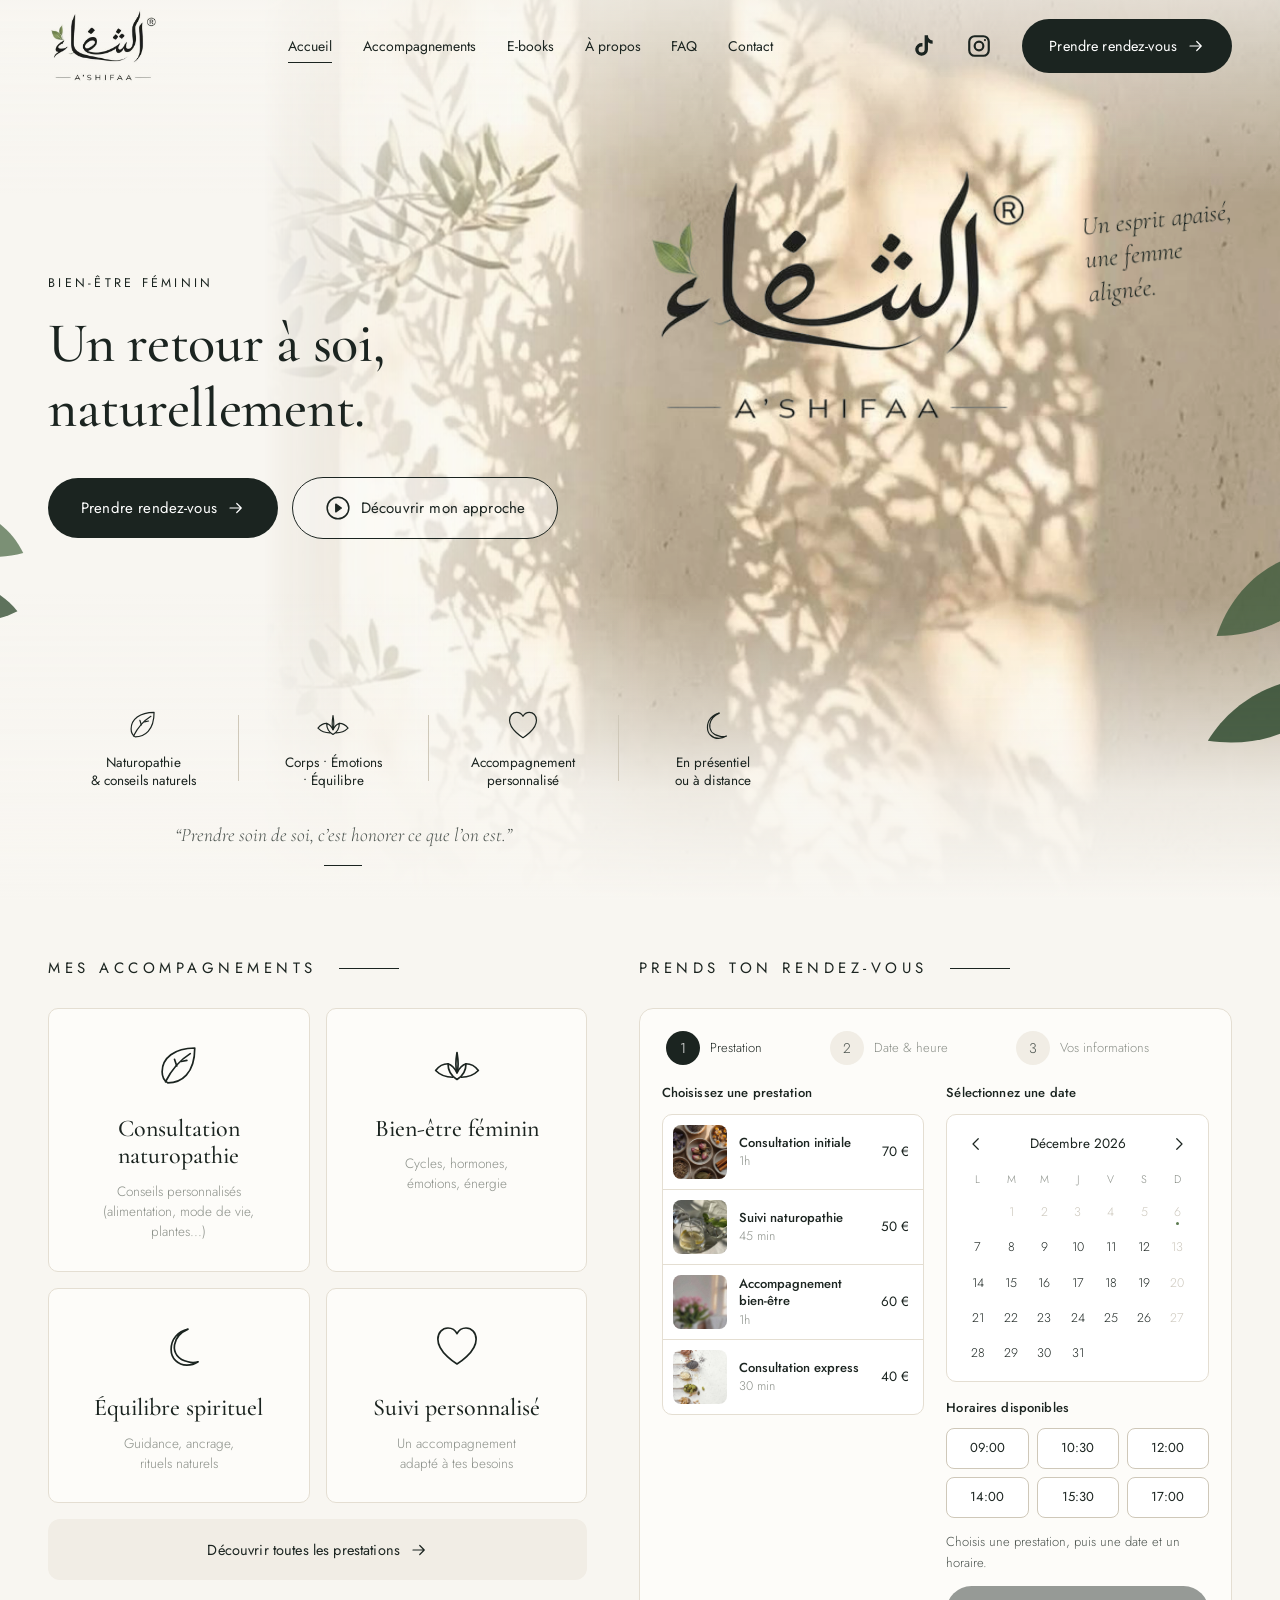
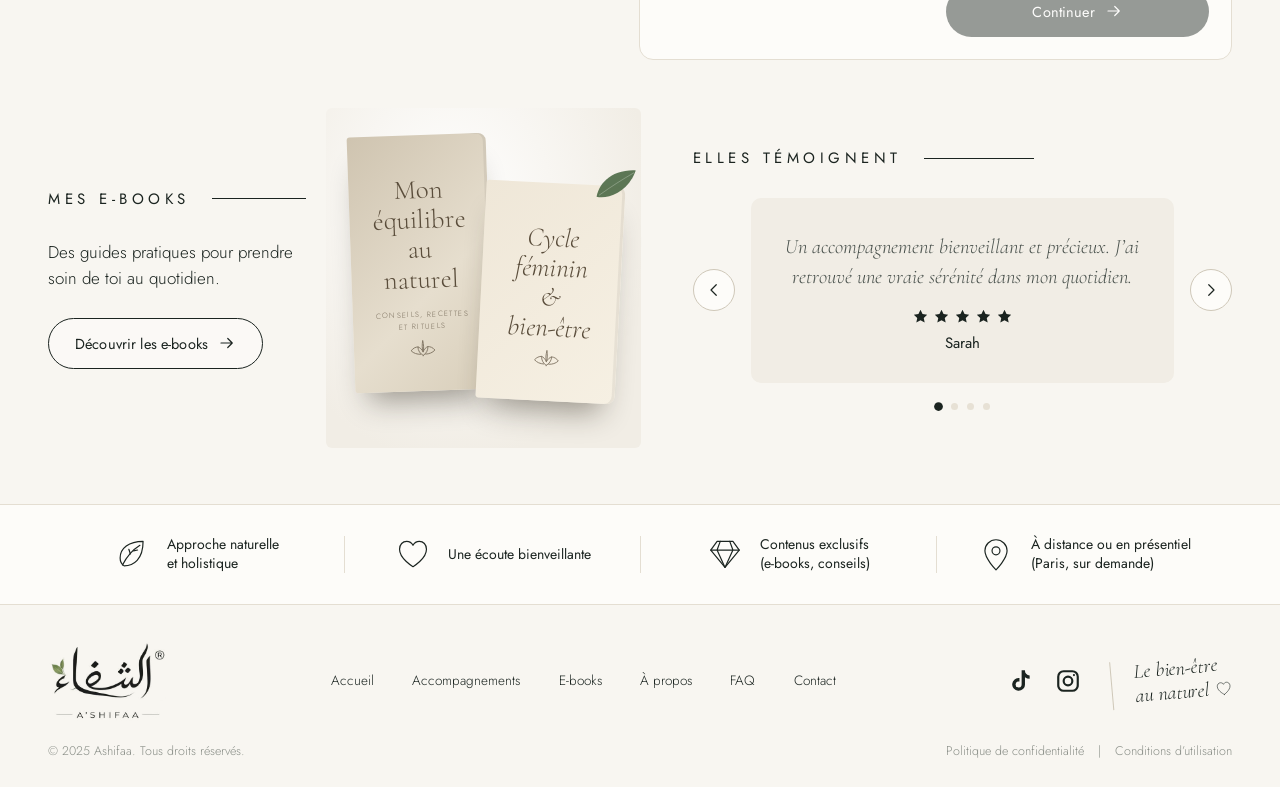
==== commit bfc7abe0: "Suppression du paragraphe de description dans la hero Co-Authored-By: Claude Sonnet 5.5 <noreply@ant" ====
--- a/index.html
+++ b/index.html
@@ -106,7 +106,6 @@
         <span class="line"><span style="--d:.25s">Un retour à soi,</span></span>
         <span class="line"><span style="--d:.45s">naturellement.</span></span>
       </h1>
-      <p class="hero__desc reveal-hero" style="--d:.75s">Je t’accompagne vers un mieux-être global,<br>à travers des approches naturelles et spirituelles<br>pour un équilibre durable.</p>
       <div class="hero__ctas reveal-hero" style="--d:.95s">
         <a class="btn btn--dark btn--lg" href="#rendez-vous">Prendre rendez-vous <svg class="ico" aria-hidden="true"><use href="#i-arrow"/></svg></a>
         <a class="btn btn--outline btn--lg" href="#accompagnements"><svg class="ico ico--play" aria-hidden="true"><use href="#i-play"/></svg> Découvrir mon approche</a>
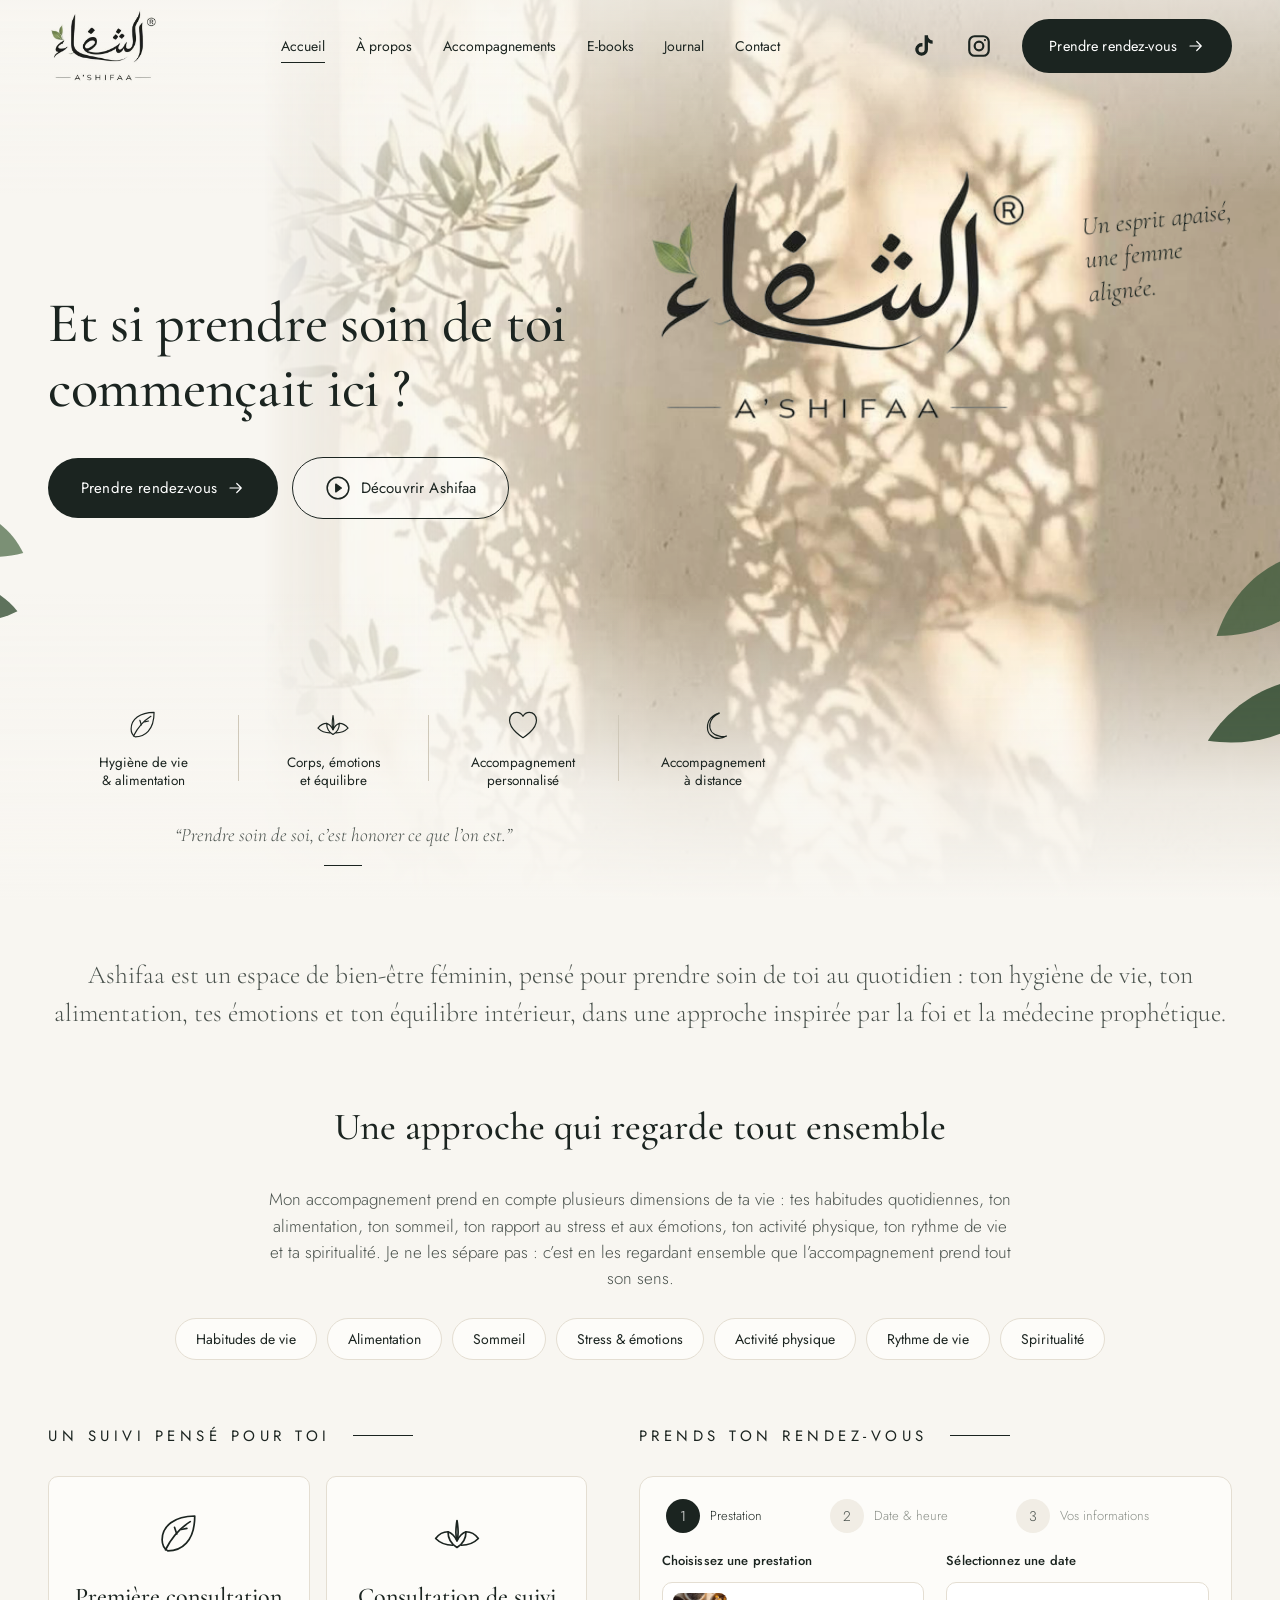
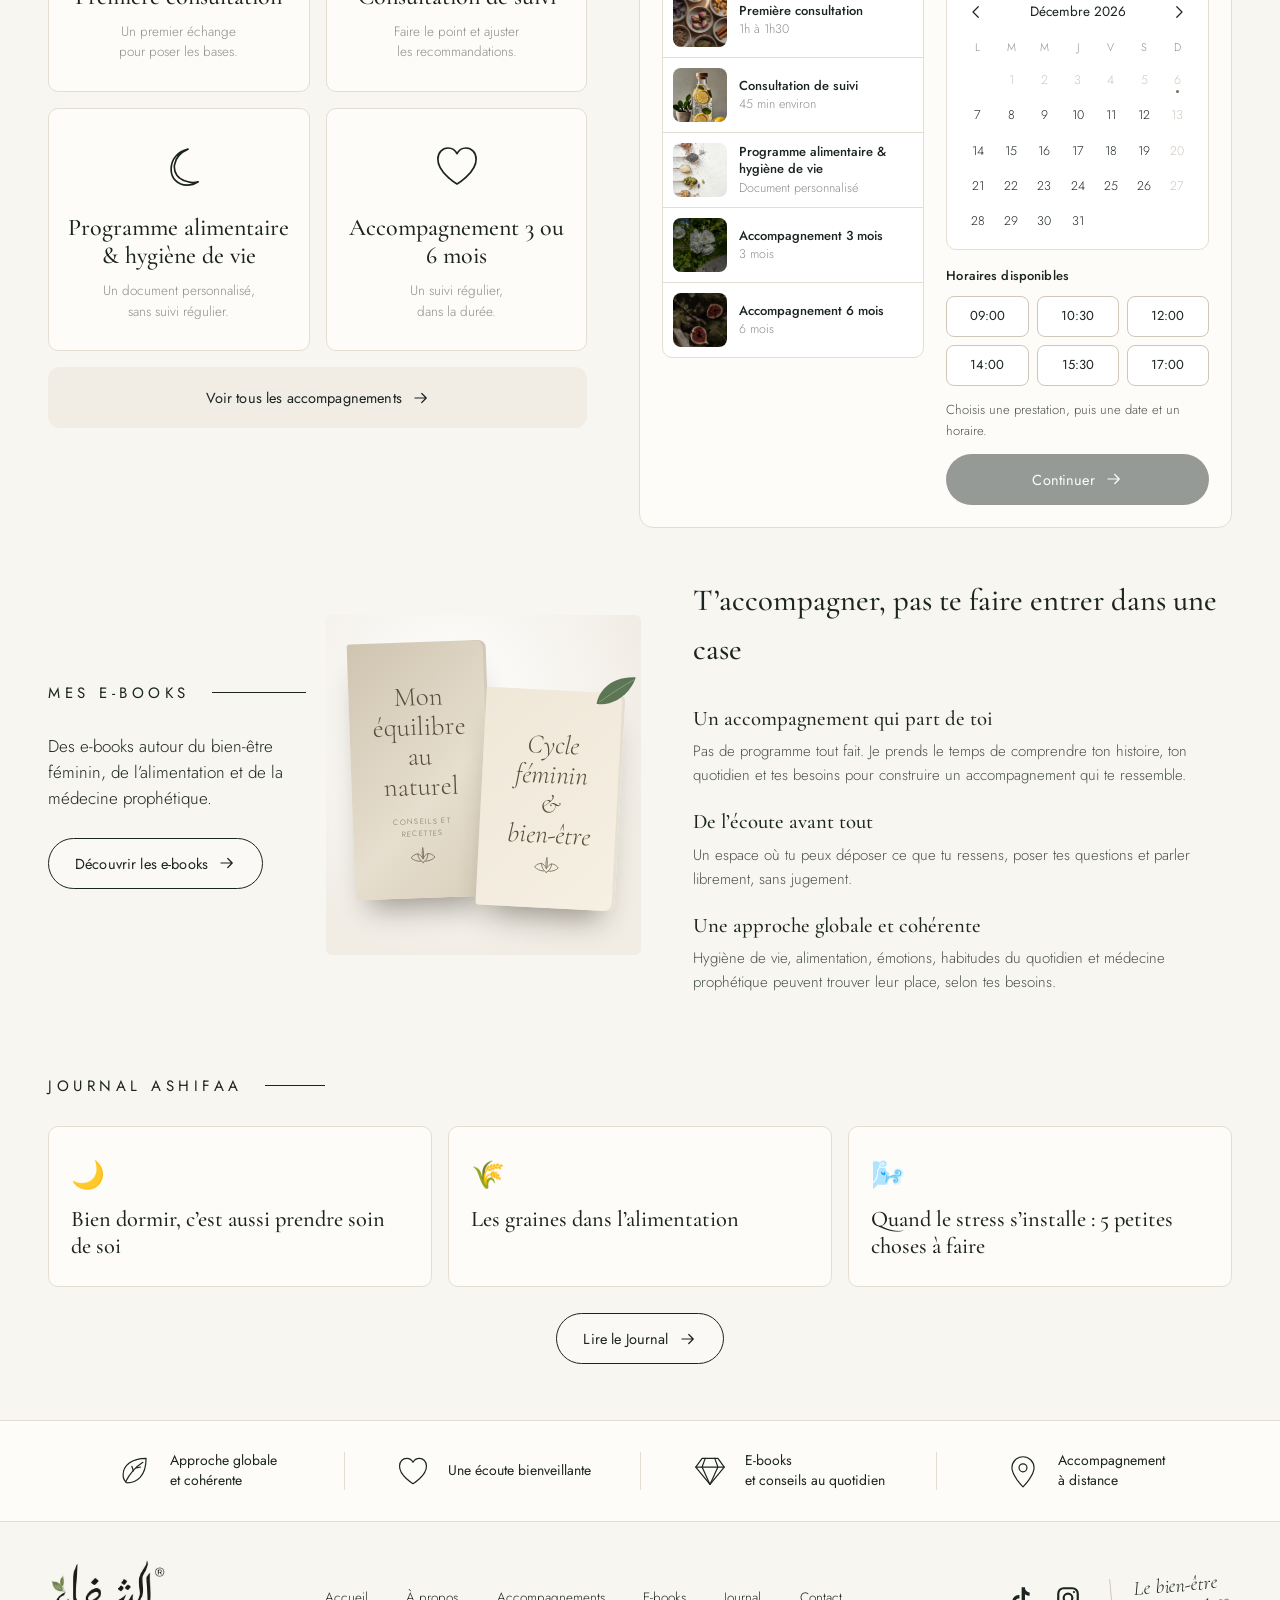
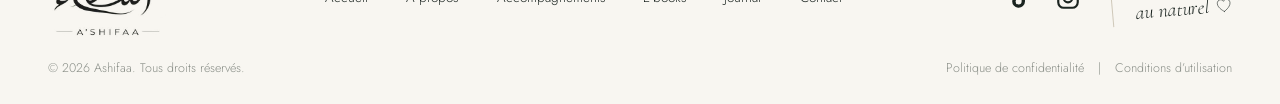
==== commit 9ef180a4: "Refonte inspirée des retours cliente : pages intérieures, journal, tarifs retirés, à distance unique" ====
--- a/index.html
+++ b/index.html
@@ -4,12 +4,12 @@
   <meta charset="utf-8">
   <meta name="viewport" content="width=device-width, initial-scale=1">
   <title>A'SHIFAA — Bien-être féminin &amp; accompagnement naturel</title>
-  <meta name="description" content="A'SHIFAA : bien-être féminin, naturopathie et accompagnement naturel pour retrouver équilibre et développement personnel, en présentiel ou à distance.">
+  <meta name="description" content="A'SHIFAA : bien-être féminin, hygiène de vie, alimentation, émotions et équilibre intérieur, dans une approche inspirée par la foi et la médecine prophétique. Accompagnement à distance.">
   <meta name="theme-color" content="#f8f6f1">
   <meta property="og:type" content="website">
   <meta property="og:locale" content="fr_FR">
   <meta property="og:title" content="A'SHIFAA — Bien-être féminin & accompagnement naturel">
-  <meta property="og:description" content="Un retour à soi, naturellement. Naturopathie, bien-être féminin et équilibre spirituel.">
+  <meta property="og:description" content="Et si prendre soin de toi commençait ici ? Un espace de bien-être féminin inspiré par la foi et la médecine prophétique.">
   <meta property="og:image" content="Assets/web/hero-wall-m.jpg">
   <link rel="icon" href="Assets/web/logo.png">
   <link rel="preconnect" href="https://fonts.googleapis.com">
@@ -45,26 +45,26 @@
 <!-- ================= HEADER ================= -->
 <header class="site-header" id="header">
   <div class="header__inner">
-    <a class="brand" href="#accueil" aria-label="A'SHIFAA — retour à l'accueil">
+    <a class="brand" href="index.html" aria-label="A'SHIFAA — retour à l'accueil">
       <img src="Assets/web/logo.png" alt="A'SHIFAA" width="365" height="256">
     </a>
 
     <nav class="nav" id="nav" aria-label="Navigation principale">
       <ul class="nav__list">
-        <li><a href="#accueil" class="is-active" aria-current="page">Accueil</a></li>
-        <li><a href="#accompagnements">Accompagnements</a></li>
-        <li><a href="#ebooks">E-books</a></li>
-        <li><a href="#" data-soon>À propos</a></li>
-        <li><a href="#" data-soon>FAQ</a></li>
-        <li><a href="#contact">Contact</a></li>
+        <li><a href="index.html" class="is-active" aria-current="page">Accueil</a></li>
+        <li><a href="a-propos.html">À propos</a></li>
+        <li><a href="accompagnements.html">Accompagnements</a></li>
+        <li><a href="ebooks.html">E-books</a></li>
+        <li><a href="journal.html">Journal</a></li>
+        <li><a href="contact.html">Contact</a></li>
       </ul>
-      <a class="btn btn--dark nav__cta" href="#rendez-vous">Prendre rendez-vous <svg class="ico" aria-hidden="true"><use href="#i-arrow"/></svg></a>
+      <a class="btn btn--dark nav__cta" href="index.html#rendez-vous">Prendre rendez-vous <svg class="ico" aria-hidden="true"><use href="#i-arrow"/></svg></a>
     </nav>
 
     <div class="header__right">
       <a class="social" href="https://www.tiktok.com/" target="_blank" rel="noopener" aria-label="TikTok"><svg class="ico" aria-hidden="true"><use href="#i-tiktok"/></svg></a>
       <a class="social" href="https://www.instagram.com/" target="_blank" rel="noopener" aria-label="Instagram"><svg class="ico" aria-hidden="true"><use href="#i-instagram"/></svg></a>
-      <a class="btn btn--dark header__cta" href="#rendez-vous">Prendre rendez-vous <svg class="ico" aria-hidden="true"><use href="#i-arrow"/></svg></a>
+      <a class="btn btn--dark header__cta" href="index.html#rendez-vous">Prendre rendez-vous <svg class="ico" aria-hidden="true"><use href="#i-arrow"/></svg></a>
       <button class="burger" id="burger" type="button" aria-label="Ouvrir le menu" aria-expanded="false" aria-controls="nav">
         <span></span><span></span><span></span>
       </button>
@@ -101,14 +101,13 @@
 
   <div class="hero__inner">
     <div class="hero__text">
-      <p class="eyebrow reveal-hero" style="--d:.1s">Bien-être féminin</p>
       <h1 id="hero-title" class="hero__title">
-        <span class="line"><span style="--d:.25s">Un retour à soi,</span></span>
-        <span class="line"><span style="--d:.45s">naturellement.</span></span>
+        <span class="line"><span style="--d:.25s">Et si prendre soin de toi</span></span>
+        <span class="line"><span style="--d:.45s">commençait ici ?</span></span>
       </h1>
       <div class="hero__ctas reveal-hero" style="--d:.95s">
-        <a class="btn btn--dark btn--lg" href="#rendez-vous">Prendre rendez-vous <svg class="ico" aria-hidden="true"><use href="#i-arrow"/></svg></a>
-        <a class="btn btn--outline btn--lg" href="#accompagnements"><svg class="ico ico--play" aria-hidden="true"><use href="#i-play"/></svg> Découvrir mon approche</a>
+        <a class="btn btn--dark btn--lg" href="index.html#rendez-vous">Prendre rendez-vous <svg class="ico" aria-hidden="true"><use href="#i-arrow"/></svg></a>
+        <a class="btn btn--outline btn--lg" href="a-propos.html"><svg class="ico ico--play" aria-hidden="true"><use href="#i-play"/></svg> Découvrir Ashifaa</a>
       </div>
     </div>
 
@@ -121,10 +120,10 @@
 
   <div class="hero__bottom">
     <ul class="assurances">
-      <li class="reveal-hero" style="--d:1.1s"><svg class="ico ico--lg" aria-hidden="true"><use href="#i-leaf"/></svg><span>Naturopathie<br>&amp; conseils naturels</span></li>
-      <li class="reveal-hero" style="--d:1.2s"><svg class="ico ico--lg" aria-hidden="true"><use href="#i-lotus"/></svg><span>Corps • Émotions<br>• Équilibre</span></li>
+      <li class="reveal-hero" style="--d:1.1s"><svg class="ico ico--lg" aria-hidden="true"><use href="#i-leaf"/></svg><span>Hygiène de vie<br>&amp; alimentation</span></li>
+      <li class="reveal-hero" style="--d:1.2s"><svg class="ico ico--lg" aria-hidden="true"><use href="#i-lotus"/></svg><span>Corps, émotions<br>et équilibre</span></li>
       <li class="reveal-hero" style="--d:1.3s"><svg class="ico ico--lg" aria-hidden="true"><use href="#i-heart"/></svg><span>Accompagnement<br>personnalisé</span></li>
-      <li class="reveal-hero" style="--d:1.4s"><svg class="ico ico--lg" aria-hidden="true"><use href="#i-moon"/></svg><span>En présentiel<br>ou à distance</span></li>
+      <li class="reveal-hero" style="--d:1.4s"><svg class="ico ico--lg" aria-hidden="true"><use href="#i-moon"/></svg><span>Accompagnement<br>à distance</span></li>
     </ul>
     <blockquote class="hero__quote reveal-hero" style="--d:1.6s">
       <p>“Prendre soin de soi, c’est honorer ce que l’on est.”</p>
@@ -132,34 +131,50 @@
   </div>
 </section>
 
+<!-- ================= INTRO ================= -->
+<section class="intro container" aria-labelledby="intro-title">
+  <p class="intro__text reveal" id="intro-title">Ashifaa est un espace de bien-être féminin, pensé pour prendre soin de toi au quotidien : ton hygiène de vie, ton alimentation, tes émotions et ton équilibre intérieur, dans une approche inspirée par la foi et la médecine prophétique.</p>
+</section>
+
+<!-- ================= APPROCHE ================= -->
+<section class="approach" aria-labelledby="approach-title">
+  <div class="container approach__inner">
+    <h2 id="approach-title" class="section-title reveal">Une approche qui regarde tout ensemble</h2>
+    <p class="lead reveal" style="--d:.1s">Mon accompagnement prend en compte plusieurs dimensions de ta vie : tes habitudes quotidiennes, ton alimentation, ton sommeil, ton rapport au stress et aux émotions, ton activité physique, ton rythme de vie et ta spiritualité. Je ne les sépare pas : c’est en les regardant ensemble que l’accompagnement prend tout son sens.</p>
+    <ul class="chips reveal" style="--d:.2s">
+      <li>Habitudes de vie</li><li>Alimentation</li><li>Sommeil</li><li>Stress &amp; émotions</li><li>Activité physique</li><li>Rythme de vie</li><li>Spiritualité</li>
+    </ul>
+  </div>
+</section>
+
 <!-- ================= ACCOMPAGNEMENTS + RENDEZ-VOUS ================= -->
 <div class="duo container">
 
   <section class="accomp" id="accompagnements" aria-labelledby="accomp-title">
-    <h2 id="accomp-title" class="section-title reveal">Mes accompagnements</h2>
+    <h2 id="accomp-title" class="section-title reveal">Un suivi pensé pour toi</h2>
     <div class="cards">
       <article class="card reveal" style="--d:.05s">
         <svg class="ico ico--xl" aria-hidden="true"><use href="#i-leaf"/></svg>
-        <h3>Consultation naturopathie</h3>
-        <p>Conseils personnalisés<br>(alimentation, mode de vie,<br>plantes...)</p>
+        <h3>Première consultation</h3>
+        <p>Un premier échange<br>pour poser les bases.</p>
       </article>
       <article class="card reveal" style="--d:.15s">
         <svg class="ico ico--xl" aria-hidden="true"><use href="#i-lotus"/></svg>
-        <h3>Bien-être féminin</h3>
-        <p>Cycles, hormones,<br>émotions, énergie</p>
+        <h3>Consultation de suivi</h3>
+        <p>Faire le point et ajuster<br>les recommandations.</p>
       </article>
       <article class="card reveal" style="--d:.25s">
         <svg class="ico ico--xl" aria-hidden="true"><use href="#i-moon"/></svg>
-        <h3>Équilibre spirituel</h3>
-        <p>Guidance, ancrage,<br>rituels naturels</p>
+        <h3>Programme alimentaire &amp; hygiène de vie</h3>
+        <p>Un document personnalisé,<br>sans suivi régulier.</p>
       </article>
       <article class="card reveal" style="--d:.35s">
         <svg class="ico ico--xl" aria-hidden="true"><use href="#i-heart"/></svg>
-        <h3>Suivi personnalisé</h3>
-        <p>Un accompagnement<br>adapté à tes besoins</p>
+        <h3>Accompagnement 3 ou 6 mois</h3>
+        <p>Un suivi régulier,<br>dans la durée.</p>
       </article>
     </div>
-    <a class="btn btn--soft btn--block reveal" style="--d:.4s" href="#rendez-vous">Découvrir toutes les prestations <svg class="ico" aria-hidden="true"><use href="#i-arrow"/></svg></a>
+    <a class="btn btn--soft btn--block reveal" style="--d:.4s" href="accompagnements.html">Voir tous les accompagnements <svg class="ico" aria-hidden="true"><use href="#i-arrow"/></svg></a>
   </section>
 
   <section class="booking" id="rendez-vous" aria-labelledby="booking-title">
@@ -221,39 +236,47 @@
   </section>
 </div>
 
-<!-- ================= E-BOOKS + TÉMOIGNAGES ================= -->
+<!-- ================= E-BOOKS + INTENTION ================= -->
 <div class="duo duo--b container">
 
   <section class="ebooks" id="ebooks" aria-labelledby="ebooks-title">
     <div class="ebooks__text">
       <h2 id="ebooks-title" class="section-title reveal">Mes e-books</h2>
-      <p class="lead reveal" style="--d:.1s">Des guides pratiques pour prendre<br>soin de toi au quotidien.</p>
-      <a class="btn btn--outline reveal" style="--d:.2s" href="#ebooks">Découvrir les e-books <svg class="ico" aria-hidden="true"><use href="#i-arrow"/></svg></a>
+      <p class="lead reveal" style="--d:.1s">Des e-books autour du bien-être féminin, de l’alimentation et de la médecine prophétique.</p>
+      <a class="btn btn--outline reveal" style="--d:.2s" href="ebooks.html">Découvrir les e-books <svg class="ico" aria-hidden="true"><use href="#i-arrow"/></svg></a>
     </div>
     <!-- Rendu généré depuis le tableau `ebooks` (js/main.js) -->
     <div class="ebooks__shelf reveal" style="--d:.15s" id="ebooksShelf" aria-label="Aperçu des e-books"></div>
   </section>
 
-  <section class="testi" id="temoignages" aria-labelledby="testi-title" aria-roledescription="carrousel">
-    <h2 id="testi-title" class="section-title reveal">Elles témoignent</h2>
-    <div class="testi__wrap reveal" style="--d:.1s">
-      <button type="button" class="round-btn" id="tPrev" aria-label="Témoignage précédent"><svg class="ico" aria-hidden="true"><use href="#i-chev-l"/></svg></button>
-      <div class="testi__viewport" id="tViewport" aria-live="off">
-        <div class="testi__track" id="tTrack"></div>
-      </div>
-      <button type="button" class="round-btn" id="tNext" aria-label="Témoignage suivant"><svg class="ico" aria-hidden="true"><use href="#i-chev-r"/></svg></button>
-    </div>
-    <div class="dots" id="tDots" role="tablist" aria-label="Choisir un témoignage"></div>
+  <section class="intention" aria-labelledby="intention-title">
+    <h2 id="intention-title" class="section-title reveal">T’accompagner, pas te faire entrer dans une case</h2>
+    <ul class="intention__list">
+      <li class="reveal" style="--d:.05s"><h3>Un accompagnement qui part de toi</h3><p>Pas de programme tout fait. Je prends le temps de comprendre ton histoire, ton quotidien et tes besoins pour construire un accompagnement qui te ressemble.</p></li>
+      <li class="reveal" style="--d:.15s"><h3>De l’écoute avant tout</h3><p>Un espace où tu peux déposer ce que tu ressens, poser tes questions et parler librement, sans jugement.</p></li>
+      <li class="reveal" style="--d:.25s"><h3>Une approche globale et cohérente</h3><p>Hygiène de vie, alimentation, émotions, habitudes du quotidien et médecine prophétique peuvent trouver leur place, selon tes besoins.</p></li>
+    </ul>
   </section>
 </div>
+
+<!-- ================= JOURNAL (aperçu) ================= -->
+<section class="journal-teaser container" aria-labelledby="jt-title">
+  <h2 id="jt-title" class="section-title reveal">Journal Ashifaa</h2>
+  <div class="jcards">
+    <a class="jcard reveal" style="--d:.05s" href="journal.html#sommeil"><span class="jcard__emoji" aria-hidden="true">🌙</span><h3>Bien dormir, c’est aussi prendre soin de soi</h3></a>
+    <a class="jcard reveal" style="--d:.15s" href="journal.html#graines"><span class="jcard__emoji" aria-hidden="true">🌾</span><h3>Les graines dans l’alimentation</h3></a>
+    <a class="jcard reveal" style="--d:.25s" href="journal.html#stress"><span class="jcard__emoji" aria-hidden="true">🌬️</span><h3>Quand le stress s’installe : 5 petites choses à faire</h3></a>
+  </div>
+  <p class="center reveal"><a class="btn btn--outline" href="journal.html">Lire le Journal <svg class="ico" aria-hidden="true"><use href="#i-arrow"/></svg></a></p>
+</section>
 
 <!-- ================= AVANTAGES ================= -->
 <section class="perks" aria-label="Nos engagements">
   <ul class="perks__list container">
-    <li><svg class="ico ico--lg" aria-hidden="true"><use href="#i-leaf"/></svg><span>Approche naturelle<br>et holistique</span></li>
+    <li><svg class="ico ico--lg" aria-hidden="true"><use href="#i-leaf"/></svg><span>Approche globale<br>et cohérente</span></li>
     <li><svg class="ico ico--lg" aria-hidden="true"><use href="#i-heart"/></svg><span>Une écoute bienveillante</span></li>
-    <li><svg class="ico ico--lg" aria-hidden="true"><use href="#i-diamond"/></svg><span>Contenus exclusifs<br>(e-books, conseils)</span></li>
-    <li><svg class="ico ico--lg" aria-hidden="true"><use href="#i-pin"/></svg><span>À distance ou en présentiel<br>(Paris, sur demande)</span></li>
+    <li><svg class="ico ico--lg" aria-hidden="true"><use href="#i-diamond"/></svg><span>E-books<br>et conseils au quotidien</span></li>
+    <li><svg class="ico ico--lg" aria-hidden="true"><use href="#i-pin"/></svg><span>Accompagnement<br>à distance</span></li>
   </ul>
 </section>
 
@@ -262,16 +285,16 @@
 <!-- ================= FOOTER ================= -->
 <footer class="footer" id="contact">
   <div class="footer__top container">
-    <a class="brand brand--footer" href="#accueil" aria-label="A'SHIFAA — retour en haut">
+    <a class="brand brand--footer" href="index.html" aria-label="A'SHIFAA — retour à l'accueil">
       <img src="Assets/web/logo.png" alt="A'SHIFAA" width="365" height="256" loading="lazy">
     </a>
     <nav class="footer__nav" aria-label="Navigation du pied de page">
-      <a href="#accueil">Accueil</a>
-      <a href="#accompagnements">Accompagnements</a>
-      <a href="#ebooks">E-books</a>
-      <a href="#" data-soon>À propos</a>
-      <a href="#" data-soon>FAQ</a>
-      <a href="#contact">Contact</a>
+      <a href="index.html">Accueil</a>
+      <a href="a-propos.html">À propos</a>
+      <a href="accompagnements.html">Accompagnements</a>
+      <a href="ebooks.html">E-books</a>
+      <a href="journal.html">Journal</a>
+      <a href="contact.html">Contact</a>
     </nav>
     <div class="footer__right">
       <div class="footer__social">
@@ -282,7 +305,7 @@
     </div>
   </div>
   <div class="footer__bottom container">
-    <p>© 2025 Ashifaa. Tous droits réservés.</p>
+    <p>© 2026 Ashifaa. Tous droits réservés.</p>
     <p class="footer__legal"><a href="#">Politique de confidentialité</a><span aria-hidden="true">|</span><a href="#">Conditions d’utilisation</a></p>
   </div>
 </footer>
--- a/css/style.css
+++ b/css/style.css
@@ -397,3 +397,77 @@
   .js .reveal { opacity: 1; transform: none; }
   .hero__img { transform: scale(1.04) !important; }
 }
+
+/* ==========================================================
+   AJOUTS — accueil enrichi + pages intérieures
+   ========================================================== */
+.center { text-align: center; }
+.intro { padding-top: 56px; padding-bottom: 8px; }
+.intro__text { max-width: 46em; margin-inline: auto; text-align: center; font-family: var(--serif); font-size: clamp(1.25rem, 2vw, 1.6rem); line-height: 1.5; color: var(--ink-2); }
+.approach { padding: 56px 0 8px; }
+.approach__inner { text-align: center; }
+.approach .section-title { justify-content: center; text-transform: none; letter-spacing: 0; font-family: var(--serif); font-weight: 500; font-size: clamp(1.8rem, 3vw, 2.5rem); }
+.approach .section-title::after { display: none; }
+.approach .lead { max-width: 44em; margin-inline: auto; color: var(--ink-2); }
+.chips { display: flex; flex-wrap: wrap; justify-content: center; gap: 10px; }
+.chips li { padding: 9px 20px; background: var(--paper); border: 1px solid var(--line); border-radius: 999px; font-size: 14px; font-weight: 400; }
+
+.intention .section-title { text-transform: none; letter-spacing: 0; font-family: var(--serif); font-weight: 500; font-size: clamp(1.5rem, 2.4vw, 2rem); }
+.intention .section-title::after { display: none; }
+.intention__list { display: grid; gap: 18px; }
+.intention__list h3 { font-family: var(--serif); font-weight: 500; font-size: 1.3rem; margin-bottom: 4px; }
+.intention__list p { color: var(--ink-2); font-size: 15px; }
+
+.journal-teaser { padding-top: 24px; padding-bottom: 56px; }
+.jcards { display: grid; grid-template-columns: repeat(3, minmax(0, 1fr)); gap: 16px; margin-bottom: 26px; }
+.jcard { display: block; background: var(--paper); border: 1px solid var(--line); border-radius: var(--radius); padding: 26px 22px; transition: transform .45s var(--ease), border-color .45s var(--ease), box-shadow .45s var(--ease); }
+.jcard:hover { transform: translateY(-4px); border-color: var(--leaf); box-shadow: 0 16px 34px -24px rgba(36, 58, 44, .5); }
+.jcard__emoji { font-size: 1.7rem; display: block; margin-bottom: 10px; }
+.jcard h3 { font-family: var(--serif); font-weight: 500; font-size: 1.4rem; line-height: 1.2; }
+
+/* ---------- Pages intérieures ---------- */
+.page-hero { position: relative; isolation: isolate; text-align: center; padding: calc(var(--header-h) + 64px) var(--gut) 56px; overflow: hidden; background: var(--beige); }
+.page-hero__bg { position: absolute; inset: 0; z-index: -2; width: 100%; height: 100%; object-fit: cover; opacity: .55; }
+.page-hero::after { content: ""; position: absolute; inset: 0; z-index: -1; background: linear-gradient(180deg, rgba(248,246,241,.55), rgba(248,246,241,.9)); }
+.page-hero h1 { font-family: var(--serif); font-weight: 500; font-size: clamp(2.2rem, 4.4vw, 3.6rem); line-height: 1.1; max-width: 18em; margin-inline: auto; }
+.page-hero p { max-width: 38em; margin: 16px auto 0; color: var(--ink-2); font-size: 17px; }
+.page { padding-block: 56px 72px; }
+.page--narrow { max-width: 860px; }
+.prose p { font-size: 17px; line-height: 1.75; color: var(--ink-2); margin-bottom: 18px; }
+.split { display: grid; grid-template-columns: minmax(0, 1fr) minmax(0, 1fr); gap: clamp(28px, 5vw, 64px); align-items: center; }
+.split img { border-radius: 14px; width: 100%; height: 100%; max-height: 520px; object-fit: cover; }
+.note { background: var(--beige); border-radius: 12px; padding: 22px 24px; font-size: 15px; color: var(--ink-2); margin-top: 28px; }
+.note h2 { font-family: var(--serif); font-weight: 500; font-size: 1.5rem; color: var(--ink); margin-bottom: 8px; }
+.disclaimer { font-size: 13px; color: var(--muted); text-align: center; max-width: 50em; margin: 36px auto 0; }
+
+.offers { display: grid; gap: 20px; }
+.offer { background: var(--paper); border: 1px solid var(--line); border-radius: 14px; padding: 28px clamp(20px, 3vw, 36px); }
+.offer__head { display: flex; justify-content: space-between; align-items: baseline; gap: 14px; flex-wrap: wrap; margin-bottom: 8px; }
+.offer h2 { font-family: var(--serif); font-weight: 500; font-size: 1.8rem; line-height: 1.15; }
+.offer__tag { font-size: 12.5px; padding: 4px 14px; background: var(--beige); border-radius: 999px; color: var(--ink-2); white-space: nowrap; }
+.offer__intro { color: var(--ink-2); margin-bottom: 14px; }
+.offer ul { margin: 0 0 16px; padding-left: 1.1em; list-style: disc; color: var(--ink-2); font-size: 15px; }
+.offer ul li { margin-bottom: 4px; }
+.offer em { display: block; font-size: 14px; color: var(--muted); margin-bottom: 18px; }
+
+.articles { display: grid; gap: 20px; }
+.article { background: var(--paper); border: 1px solid var(--line); border-radius: 18px; padding: 30px clamp(20px, 3vw, 36px); scroll-margin-top: 90px; }
+.article__emoji { font-size: 1.8rem; display: block; margin-bottom: 8px; }
+.article h2 { font-family: var(--serif); font-weight: 500; font-size: clamp(1.5rem, 2.4vw, 1.9rem); line-height: 1.2; margin-bottom: 10px; }
+.article p { color: var(--ink-2); font-size: 16px; line-height: 1.7; }
+.article img { border-radius: 12px; margin-top: 18px; width: 100%; max-height: 320px; object-fit: cover; }
+.gestes { background: var(--beige); border-radius: 18px; padding: 30px clamp(20px, 3vw, 36px); margin-top: 28px; }
+.gestes h2 { font-family: var(--serif); font-weight: 500; font-size: 1.8rem; margin-bottom: 14px; }
+.gestes p { color: var(--ink-2); padding: 14px 0; border-top: 1px solid var(--line-2); }
+
+.contact-grid { display: grid; grid-template-columns: minmax(0, .8fr) minmax(0, 1.2fr); gap: clamp(28px, 5vw, 64px); }
+.contact-list { display: grid; gap: 14px; margin: 22px 0; }
+.contact-list a { text-decoration: underline; text-underline-offset: 3px; }
+.contact-form { display: grid; gap: 14px; background: var(--paper); border: 1px solid var(--line); border-radius: 14px; padding: 24px; }
+.cta-band { text-align: center; padding: 56px var(--gut); background: var(--beige); }
+.cta-band p { font-family: var(--serif); font-size: clamp(1.4rem, 2.4vw, 2rem); margin-bottom: 20px; }
+.soon { text-align: center; padding: 40px 0; color: var(--ink-2); }
+
+@media (max-width: 860px) {
+  .jcards, .split, .contact-grid { grid-template-columns: minmax(0, 1fr); }
+}
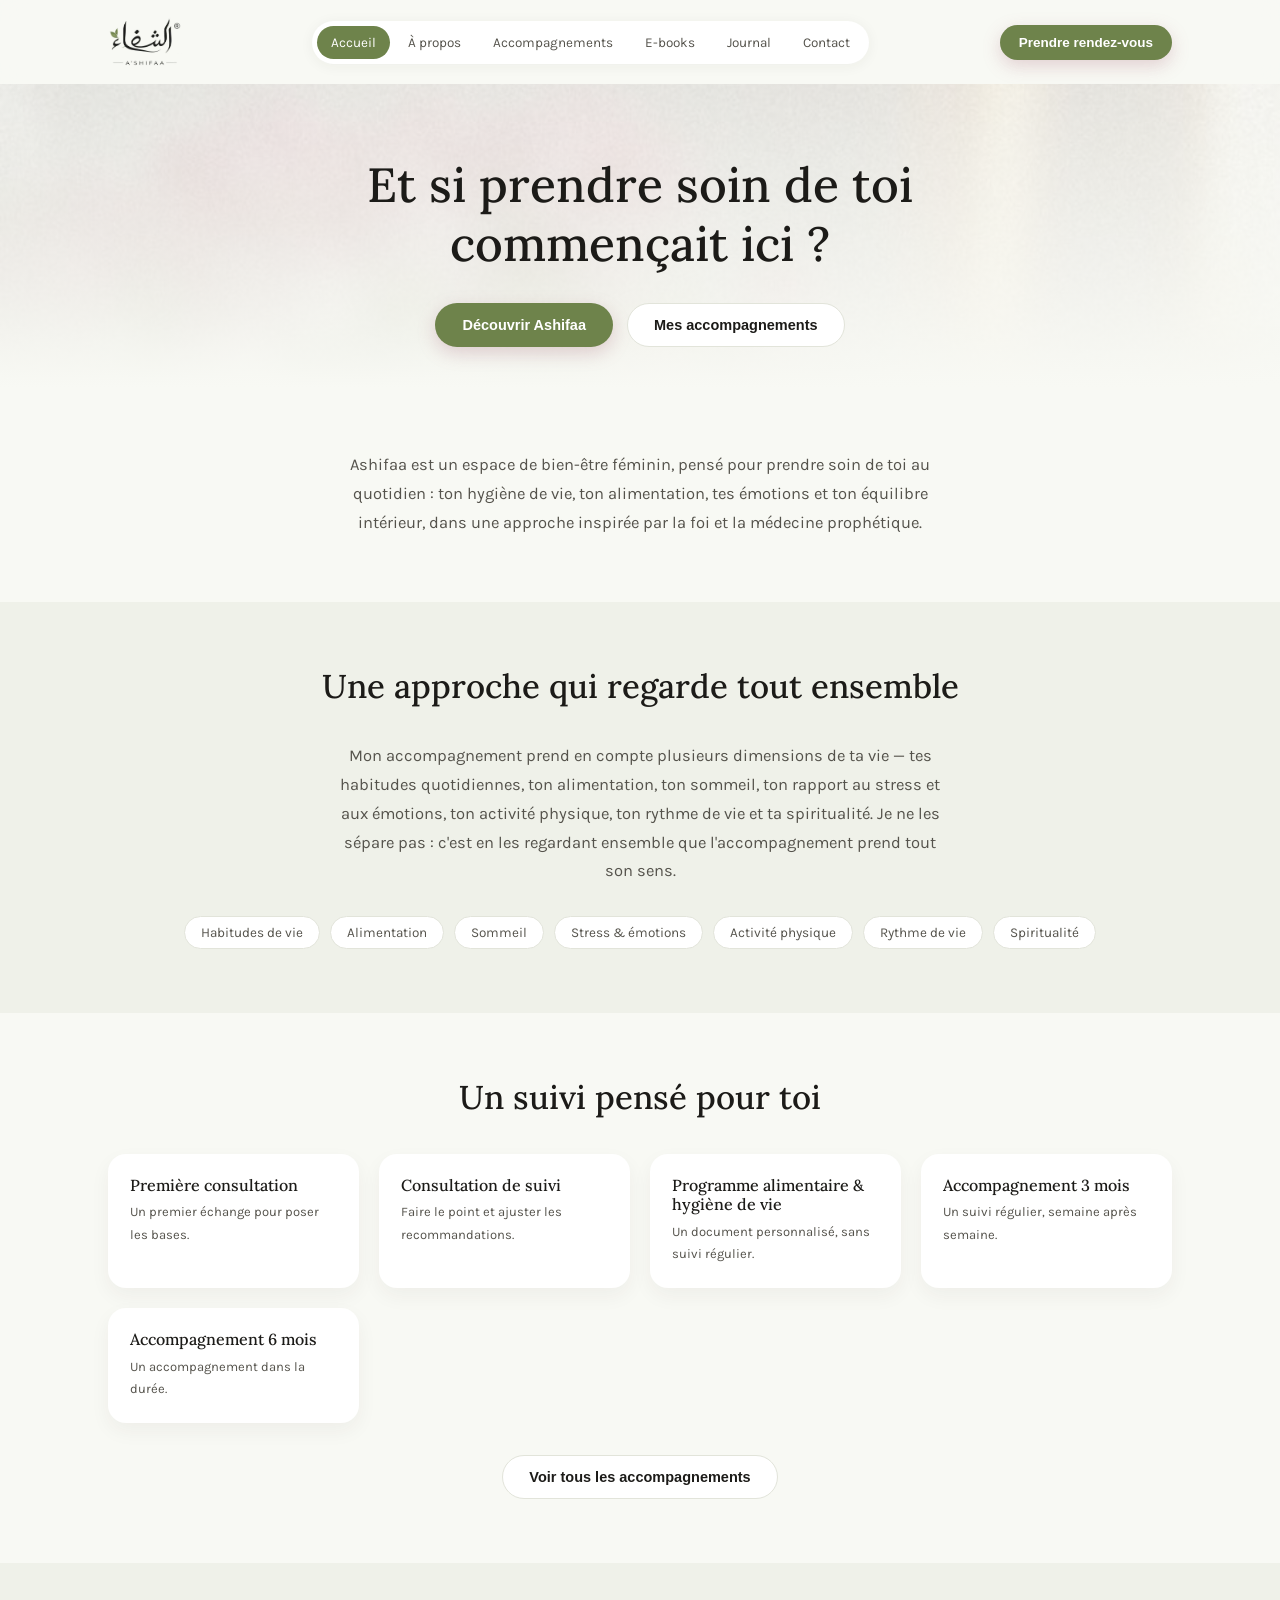
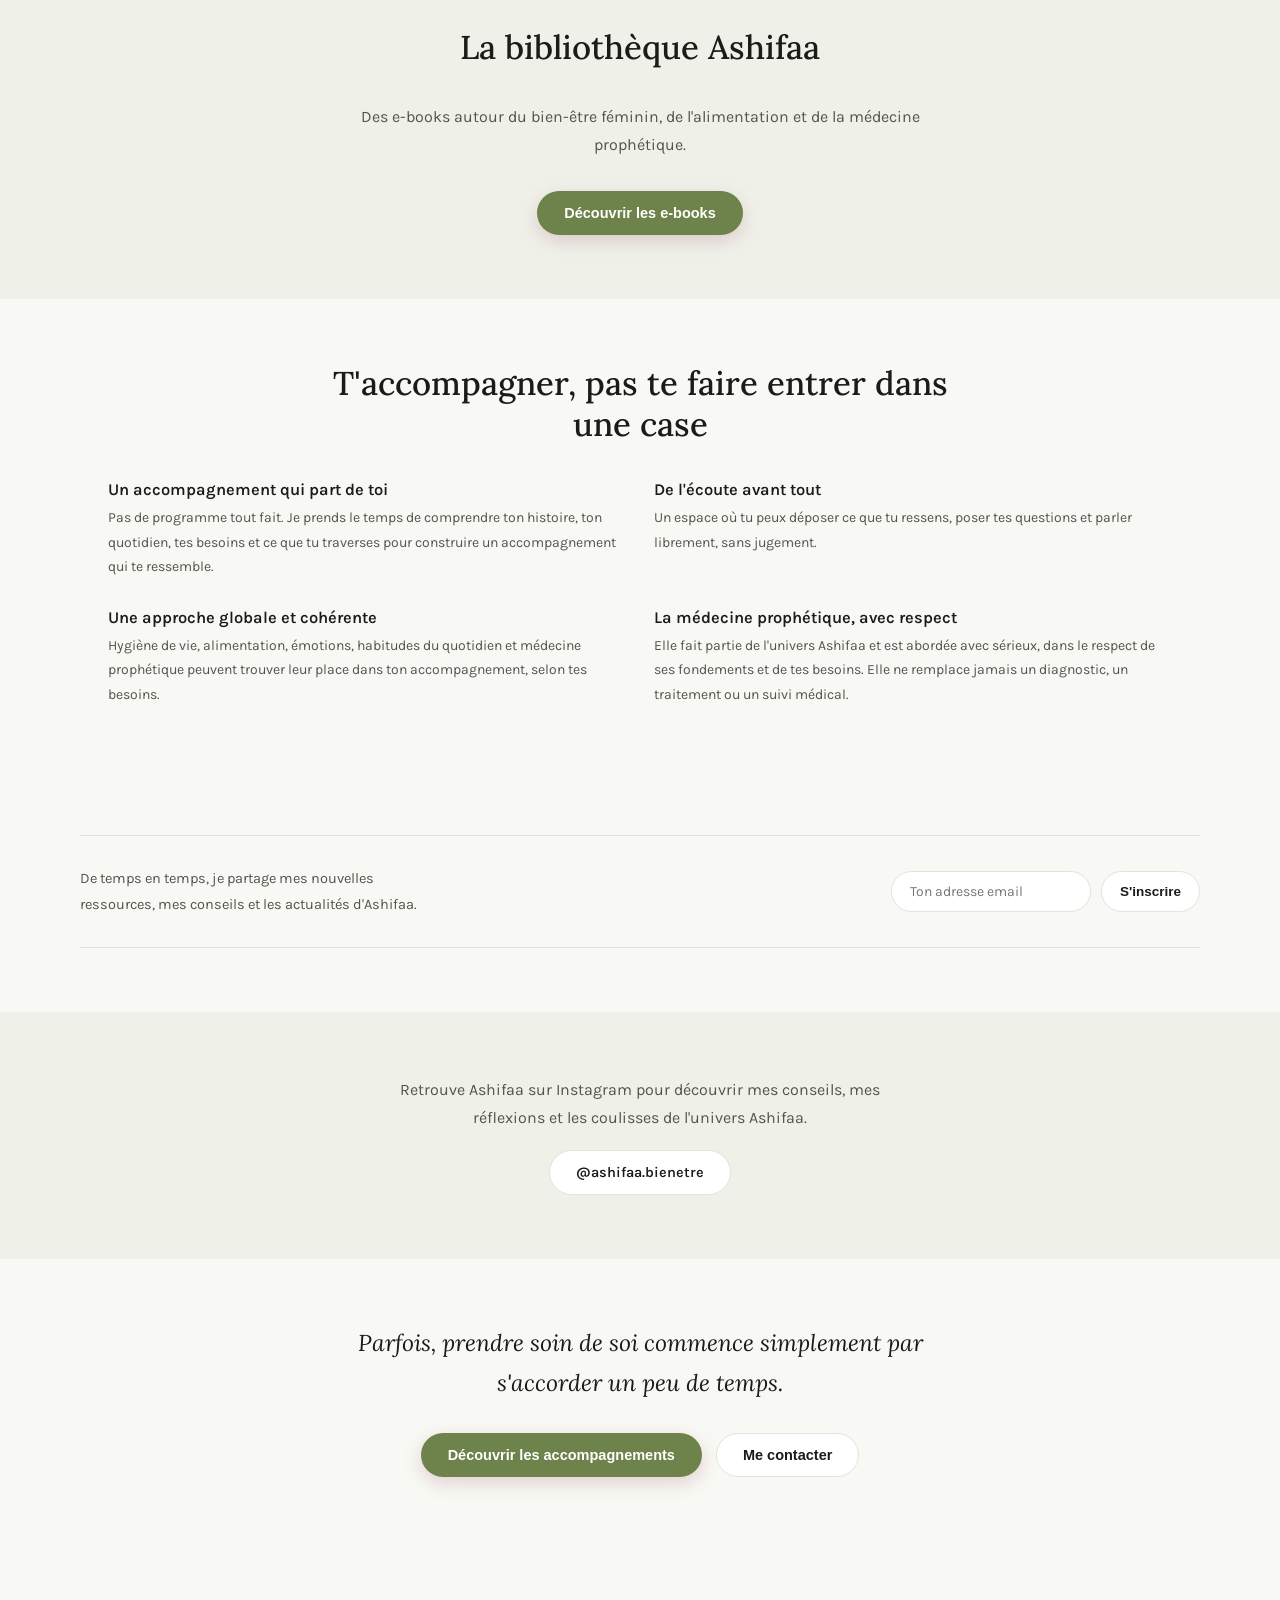
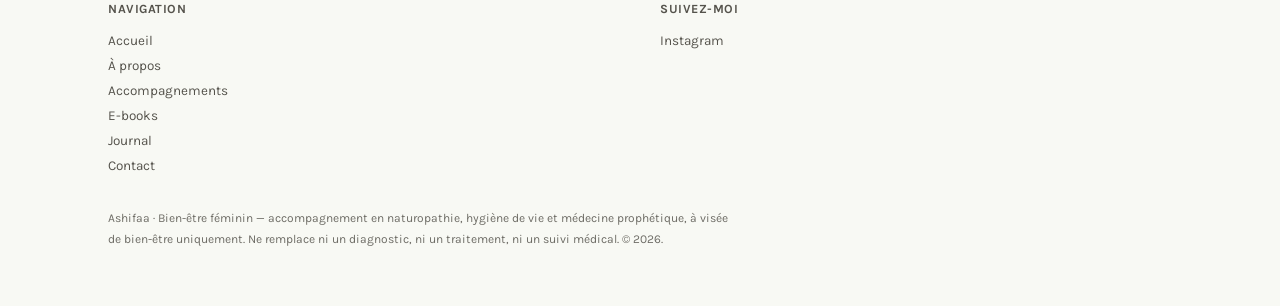
==== commit 37bbc8ff: "V2 : site repris du modèle Claude de la cliente (page unique, vues), retours appliqués Prix retirés," ====
--- a/index.html
+++ b/index.html
@@ -1,314 +1,372 @@
 <!DOCTYPE html>
 <html lang="fr">
 <head>
-  <meta charset="utf-8">
-  <meta name="viewport" content="width=device-width, initial-scale=1">
-  <title>A'SHIFAA — Bien-être féminin &amp; accompagnement naturel</title>
-  <meta name="description" content="A'SHIFAA : bien-être féminin, hygiène de vie, alimentation, émotions et équilibre intérieur, dans une approche inspirée par la foi et la médecine prophétique. Accompagnement à distance.">
-  <meta name="theme-color" content="#f8f6f1">
-  <meta property="og:type" content="website">
-  <meta property="og:locale" content="fr_FR">
-  <meta property="og:title" content="A'SHIFAA — Bien-être féminin & accompagnement naturel">
-  <meta property="og:description" content="Et si prendre soin de toi commençait ici ? Un espace de bien-être féminin inspiré par la foi et la médecine prophétique.">
-  <meta property="og:image" content="Assets/web/hero-wall-m.jpg">
-  <link rel="icon" href="Assets/web/logo.png">
-  <link rel="preconnect" href="https://fonts.googleapis.com">
-  <link rel="preconnect" href="https://fonts.gstatic.com" crossorigin>
-  <link href="https://fonts.googleapis.com/css2?family=Cormorant+Garamond:ital,wght@0,400;0,500;0,600;1,400;1,500&family=Jost:wght@300;400;500&display=swap" rel="stylesheet">
-  <link rel="stylesheet" href="css/style.css">
-  <script>document.documentElement.classList.add('js')</script>
+<meta charset="UTF-8">
+<meta name="theme-color" content="#F8F9F4">
+<link rel="icon" href="Assets/web/logo.png">
+<meta name="viewport" content="width=device-width, initial-scale=1, viewport-fit=cover">
+<title>Ashifaa · Bien-être féminin — Naturopathie &amp; médecine prophétique</title>
+<meta name="description" content="Ashifaa accompagne les femmes vers un mieux-être, avec douceur : hygiène de vie, alimentation, émotions et médecine prophétique. Consultations et ressources.">
+<link rel="preconnect" href="https://fonts.googleapis.com">
+<link rel="preconnect" href="https://fonts.gstatic.com" crossorigin>
+<link href="https://fonts.googleapis.com/css2?family=Lora:ital,wght@0,400;0,500;0,600;1,400&family=Karla:wght@300;400;500;600;700&display=swap" rel="stylesheet">
+<link rel="stylesheet" href="css/style.css">
 </head>
 <body>
 
-<!-- Sprite d'icônes minimalistes (trait fin) -->
-<svg width="0" height="0" style="position:absolute" aria-hidden="true" focusable="false">
-  <defs>
-    <symbol id="i-leaf" viewBox="0 0 48 48" fill="none" stroke="currentColor" stroke-width="1.5" stroke-linecap="round" stroke-linejoin="round"><path d="M38 8C20 8 9 17 9 29c0 4 2 8 5 10 12 0 24-8 24-31z"/><path d="M12 38C18 26 26 18 34 13"/><path d="M22 24l-2-6M26 20l5-1"/></symbol>
-    <symbol id="i-lotus" viewBox="0 0 48 48" fill="none" stroke="currentColor" stroke-width="1.5" stroke-linecap="round" stroke-linejoin="round"><path d="M24 36c-5-3-8-8-8-14 3 1 6 4 8 8 2-4 5-7 8-8 0 6-3 11-8 14z"/><path d="M24 30c-2-6-1-12 0-18 1 6 2 12 0 18z"/><path d="M16 22c-4 0-8 2-11 6 4 4 9 6 15 6M32 22c4 0 8 2 11 6-4 4-9 6-15 6"/></symbol>
-    <symbol id="i-moon" viewBox="0 0 48 48" fill="none" stroke="currentColor" stroke-width="1.5" stroke-linecap="round" stroke-linejoin="round"><path d="M32 9c-9 2-15 9-15 18 0 8 6 14 14 14 4 0 7-1 10-3-3 1-6 1-9 0C23 36 19 30 20 23c1-6 5-11 12-14z"/></symbol>
-    <symbol id="i-heart" viewBox="0 0 48 48" fill="none" stroke="currentColor" stroke-width="1.5" stroke-linecap="round" stroke-linejoin="round"><path d="M24 40S7 30 7 18c0-6 4-10 9-10 3.500 0 6.500 2 8 5 1.500-3 4.500-5 8-5 5 0 9 4 9 10 0 12-17 22-17 22z"/></symbol>
-    <symbol id="i-diamond" viewBox="0 0 48 48" fill="none" stroke="currentColor" stroke-width="1.5" stroke-linecap="round" stroke-linejoin="round"><path d="M14 8h20l8 11-18 22L6 19z"/><path d="M6 19h36M18 8l-4 11 10 22 10-22-4-11M14 19l10 22"/></symbol>
-    <symbol id="i-pin" viewBox="0 0 48 48" fill="none" stroke="currentColor" stroke-width="1.5" stroke-linecap="round" stroke-linejoin="round"><path d="M24 44S10 30 10 20a14 14 0 0128 0c0 10-14 24-14 24z"/><circle cx="24" cy="20" r="5"/></symbol>
-    <symbol id="i-arrow" viewBox="0 0 24 24" fill="none" stroke="currentColor" stroke-width="1.6" stroke-linecap="round" stroke-linejoin="round"><path d="M4 12h15M13 6l6 6-6 6"/></symbol>
-    <symbol id="i-chev-l" viewBox="0 0 24 24" fill="none" stroke="currentColor" stroke-width="1.6" stroke-linecap="round" stroke-linejoin="round"><path d="M15 5l-7 7 7 7"/></symbol>
-    <symbol id="i-chev-r" viewBox="0 0 24 24" fill="none" stroke="currentColor" stroke-width="1.6" stroke-linecap="round" stroke-linejoin="round"><path d="M9 5l7 7-7 7"/></symbol>
-    <symbol id="i-play" viewBox="0 0 24 24" fill="none" stroke="currentColor" stroke-width="1.4" stroke-linecap="round" stroke-linejoin="round"><circle cx="12" cy="12" r="10"/><path d="M10 8.500l5 3.500-5 3.500z" fill="currentColor"/></symbol>
-    <symbol id="i-check" viewBox="0 0 24 24" fill="none" stroke="currentColor" stroke-width="2" stroke-linecap="round" stroke-linejoin="round"><path d="M5 12.500l4.500 4.500L19 7.500"/></symbol>
-    <symbol id="i-tiktok" viewBox="0 0 24 24" fill="currentColor"><path d="M16.600 2h-3.100v13.200a2.800 2.800 0 11-2.800-2.800c.3 0 .6 0 .8.100V9.300a5.900 5.900 0 105.100 5.900V8.600a7.500 7.500 0 004.300 1.400V6.900a4.400 4.400 0 01-4.300-4.900z"/></symbol>
-    <symbol id="i-instagram" viewBox="0 0 24 24" fill="none" stroke="currentColor" stroke-width="2" stroke-linecap="round" stroke-linejoin="round"><rect x="3" y="3" width="18" height="18" rx="5"/><circle cx="12" cy="12" r="4"/><circle cx="17.500" cy="6.500" r="1" fill="currentColor" stroke="none"/></symbol>
-    <symbol id="i-star" viewBox="0 0 24 24" fill="currentColor"><path d="M12 2.500l2.900 6.100 6.600.8-4.900 4.600 1.300 6.600L12 17.300l-5.900 3.300 1.300-6.600L2.500 9.400l6.600-.8z"/></symbol>
-  </defs>
-</svg>
-
-<a class="skip-link" href="#contenu">Aller au contenu</a>
-
-<!-- ================= HEADER ================= -->
-<header class="site-header" id="header">
-  <div class="header__inner">
-    <a class="brand" href="index.html" aria-label="A'SHIFAA — retour à l'accueil">
-      <img src="Assets/web/logo.png" alt="A'SHIFAA" width="365" height="256">
-    </a>
-
-    <nav class="nav" id="nav" aria-label="Navigation principale">
-      <ul class="nav__list">
-        <li><a href="index.html" class="is-active" aria-current="page">Accueil</a></li>
-        <li><a href="a-propos.html">À propos</a></li>
-        <li><a href="accompagnements.html">Accompagnements</a></li>
-        <li><a href="ebooks.html">E-books</a></li>
-        <li><a href="journal.html">Journal</a></li>
-        <li><a href="contact.html">Contact</a></li>
-      </ul>
-      <a class="btn btn--dark nav__cta" href="index.html#rendez-vous">Prendre rendez-vous <svg class="ico" aria-hidden="true"><use href="#i-arrow"/></svg></a>
+<header class="site-nav">
+  <div class="nav-inner">
+    <a href="#accueil" class="wordmark" onclick="go('accueil')"><img src="Assets/web/logo.png" id="navLogo" alt="Ashifaa" width="365" height="256"></a>
+    <nav class="links" id="navLinks">
+      <a href="#accueil" data-view="accueil" onclick="go('accueil')">Accueil</a>
+      <a href="#apropos" data-view="apropos" onclick="go('apropos')">À propos</a>
+      <a href="#accompagnements" data-view="accompagnements" onclick="go('accompagnements')">Accompagnements</a>
+      <a href="#ebooks" data-view="ebooks" onclick="go('ebooks')">E-books</a>
+      <a href="#journal" data-view="journal" onclick="go('journal')">Journal</a>
+      <a href="#contact" data-view="contact" onclick="go('contact')">Contact</a>
     </nav>
-
-    <div class="header__right">
-      <a class="social" href="https://www.tiktok.com/" target="_blank" rel="noopener" aria-label="TikTok"><svg class="ico" aria-hidden="true"><use href="#i-tiktok"/></svg></a>
-      <a class="social" href="https://www.instagram.com/" target="_blank" rel="noopener" aria-label="Instagram"><svg class="ico" aria-hidden="true"><use href="#i-instagram"/></svg></a>
-      <a class="btn btn--dark header__cta" href="index.html#rendez-vous">Prendre rendez-vous <svg class="ico" aria-hidden="true"><use href="#i-arrow"/></svg></a>
-      <button class="burger" id="burger" type="button" aria-label="Ouvrir le menu" aria-expanded="false" aria-controls="nav">
-        <span></span><span></span><span></span>
-      </button>
+    <div class="nav-right">
+      <button class="btn btn-primary btn-sm" onclick="go('rendezvous')">Prendre rendez-vous</button>
+      <button class="menu-toggle" onclick="toggleMenu()" aria-label="Menu"><span></span><span></span><span></span></button>
     </div>
   </div>
 </header>
 
-<main id="contenu">
-
-<!-- ================= HERO ================= -->
-<section class="hero" id="accueil" aria-labelledby="hero-title">
-  <div class="hero__media" aria-hidden="false">
-    <img class="hero__img" id="heroImg" src="Assets/web/hero-wall.jpg"
-         srcset="Assets/web/hero-wall-m.jpg 800w, Assets/web/hero-wall.jpg 1400w" sizes="100vw"
-         alt="Lumière douce et ombres de feuillage d'olivier sur un mur beige, ambiance naturelle et apaisante" fetchpriority="high">
-    <div class="hero__veil"></div>
-  </div>
-
-  <!-- Végétation décorative (très légère oscillation) -->
-  <svg class="leaves leaves--left" viewBox="0 0 220 520" aria-hidden="true" focusable="false">
-    <g class="sway">
-      <path d="M-10 60c60 10 110 50 120 120-60-10-110-50-120-120z" fill="#3f5a3b" opacity=".85"/>
-      <path d="M-10 200c70-20 130 10 160 70-70 20-130-10-160-70z" fill="#4c6a46" opacity=".8"/>
-      <path d="M-10 340c50-30 110-20 150 30-60 30-120 20-150-30z" fill="#2f4a2f" opacity=".85"/>
-      <path d="M-10 90c50 30 90 70 110 110" stroke="#e9efe2" stroke-width="1.200" fill="none" opacity=".35"/>
-    </g>
-  </svg>
-  <svg class="leaves leaves--right" viewBox="0 0 220 420" aria-hidden="true" focusable="false">
-    <g class="sway sway--b">
-      <path d="M230 80c-70 0-120 40-140 100 70 0 120-40 140-100z" fill="#3f5a3b" opacity=".8"/>
-      <path d="M230 230c-60-10-120 20-150 70 70 10 130-20 150-70z" fill="#2f4a2f" opacity=".85"/>
-    </g>
-  </svg>
-
-  <div class="hero__inner">
-    <div class="hero__text">
-      <h1 id="hero-title" class="hero__title">
-        <span class="line"><span style="--d:.25s">Et si prendre soin de toi</span></span>
-        <span class="line"><span style="--d:.45s">commençait ici ?</span></span>
-      </h1>
-      <div class="hero__ctas reveal-hero" style="--d:.95s">
-        <a class="btn btn--dark btn--lg" href="index.html#rendez-vous">Prendre rendez-vous <svg class="ico" aria-hidden="true"><use href="#i-arrow"/></svg></a>
-        <a class="btn btn--outline btn--lg" href="a-propos.html"><svg class="ico ico--play" aria-hidden="true"><use href="#i-play"/></svg> Découvrir Ashifaa</a>
-      </div>
-    </div>
-
-    <div class="hero__brand" aria-hidden="true">
-      <img src="Assets/web/logo.png" alt="" width="365" height="256">
-    </div>
-
-    <p class="hero__quote-side reveal-hero" style="--d:1.2s">Un esprit apaisé,<br>une femme<br>alignée.</p>
-  </div>
-
-  <div class="hero__bottom">
-    <ul class="assurances">
-      <li class="reveal-hero" style="--d:1.1s"><svg class="ico ico--lg" aria-hidden="true"><use href="#i-leaf"/></svg><span>Hygiène de vie<br>&amp; alimentation</span></li>
-      <li class="reveal-hero" style="--d:1.2s"><svg class="ico ico--lg" aria-hidden="true"><use href="#i-lotus"/></svg><span>Corps, émotions<br>et équilibre</span></li>
-      <li class="reveal-hero" style="--d:1.3s"><svg class="ico ico--lg" aria-hidden="true"><use href="#i-heart"/></svg><span>Accompagnement<br>personnalisé</span></li>
-      <li class="reveal-hero" style="--d:1.4s"><svg class="ico ico--lg" aria-hidden="true"><use href="#i-moon"/></svg><span>Accompagnement<br>à distance</span></li>
-    </ul>
-    <blockquote class="hero__quote reveal-hero" style="--d:1.6s">
-      <p>“Prendre soin de soi, c’est honorer ce que l’on est.”</p>
-    </blockquote>
-  </div>
-</section>
-
-<!-- ================= INTRO ================= -->
-<section class="intro container" aria-labelledby="intro-title">
-  <p class="intro__text reveal" id="intro-title">Ashifaa est un espace de bien-être féminin, pensé pour prendre soin de toi au quotidien : ton hygiène de vie, ton alimentation, tes émotions et ton équilibre intérieur, dans une approche inspirée par la foi et la médecine prophétique.</p>
-</section>
-
-<!-- ================= APPROCHE ================= -->
-<section class="approach" aria-labelledby="approach-title">
-  <div class="container approach__inner">
-    <h2 id="approach-title" class="section-title reveal">Une approche qui regarde tout ensemble</h2>
-    <p class="lead reveal" style="--d:.1s">Mon accompagnement prend en compte plusieurs dimensions de ta vie : tes habitudes quotidiennes, ton alimentation, ton sommeil, ton rapport au stress et aux émotions, ton activité physique, ton rythme de vie et ta spiritualité. Je ne les sépare pas : c’est en les regardant ensemble que l’accompagnement prend tout son sens.</p>
-    <ul class="chips reveal" style="--d:.2s">
-      <li>Habitudes de vie</li><li>Alimentation</li><li>Sommeil</li><li>Stress &amp; émotions</li><li>Activité physique</li><li>Rythme de vie</li><li>Spiritualité</li>
-    </ul>
-  </div>
-</section>
-
-<!-- ================= ACCOMPAGNEMENTS + RENDEZ-VOUS ================= -->
-<div class="duo container">
-
-  <section class="accomp" id="accompagnements" aria-labelledby="accomp-title">
-    <h2 id="accomp-title" class="section-title reveal">Un suivi pensé pour toi</h2>
-    <div class="cards">
-      <article class="card reveal" style="--d:.05s">
-        <svg class="ico ico--xl" aria-hidden="true"><use href="#i-leaf"/></svg>
-        <h3>Première consultation</h3>
-        <p>Un premier échange<br>pour poser les bases.</p>
-      </article>
-      <article class="card reveal" style="--d:.15s">
-        <svg class="ico ico--xl" aria-hidden="true"><use href="#i-lotus"/></svg>
-        <h3>Consultation de suivi</h3>
-        <p>Faire le point et ajuster<br>les recommandations.</p>
-      </article>
-      <article class="card reveal" style="--d:.25s">
-        <svg class="ico ico--xl" aria-hidden="true"><use href="#i-moon"/></svg>
-        <h3>Programme alimentaire &amp; hygiène de vie</h3>
-        <p>Un document personnalisé,<br>sans suivi régulier.</p>
-      </article>
-      <article class="card reveal" style="--d:.35s">
-        <svg class="ico ico--xl" aria-hidden="true"><use href="#i-heart"/></svg>
-        <h3>Accompagnement 3 ou 6 mois</h3>
-        <p>Un suivi régulier,<br>dans la durée.</p>
-      </article>
-    </div>
-    <a class="btn btn--soft btn--block reveal" style="--d:.4s" href="accompagnements.html">Voir tous les accompagnements <svg class="ico" aria-hidden="true"><use href="#i-arrow"/></svg></a>
-  </section>
-
-  <section class="booking" id="rendez-vous" aria-labelledby="booking-title">
-    <h2 id="booking-title" class="section-title reveal">Prends ton rendez-vous</h2>
-
-    <div class="booking__box reveal" style="--d:.1s" id="booking">
-      <ol class="steps" aria-label="Étapes de réservation">
-        <li class="step is-active" data-step="1"><span class="step__n">1</span><span class="step__l">Prestation</span></li>
-        <li class="step" data-step="2"><span class="step__n">2</span><span class="step__l">Date &amp; heure</span></li>
-        <li class="step" data-step="3"><span class="step__n">3</span><span class="step__l">Vos informations</span></li>
-      </ol>
-
-      <!-- Panneau 1 + 2 : prestation, date, horaire -->
-      <div class="panel panel--pick" id="panelPick">
-        <div class="pick__col">
-          <h3 class="pick__h" id="svcLabel">Choisissez une prestation</h3>
-          <div class="services" id="services" role="radiogroup" aria-labelledby="svcLabel"></div>
-        </div>
-        <div class="pick__col">
-          <h3 class="pick__h">Sélectionnez une date</h3>
-          <div class="cal" id="calendar">
-            <div class="cal__head">
-              <button type="button" class="cal__nav" id="calPrev" aria-label="Mois précédent"><svg class="ico" aria-hidden="true"><use href="#i-chev-l"/></svg></button>
-              <p class="cal__month" id="calMonth" aria-live="polite"></p>
-              <button type="button" class="cal__nav" id="calNext" aria-label="Mois suivant"><svg class="ico" aria-hidden="true"><use href="#i-chev-r"/></svg></button>
-            </div>
-            <div class="cal__dow" aria-hidden="true"><span>L</span><span>M</span><span>M</span><span>J</span><span>V</span><span>S</span><span>D</span></div>
-            <div class="cal__grid" id="calGrid" role="grid" aria-label="Calendrier"></div>
+<main>
+
+  <!-- ACCUEIL -->
+  <section id="view-accueil" class="view active">
+    <div class="hero">
+      <img class="hero-bg" src="Assets/web/fleurs-floues.jpg" alt="" fetchpriority="high">
+      <div class="wrap hero-inner">
+        <h1>Et si prendre soin de toi<br>commençait ici ?</h1>
+        <div class="cta-row">
+          <button class="btn btn-primary" onclick="go('apropos')">Découvrir Ashifaa</button>
+          <button class="btn btn-ghost" onclick="go('accompagnements')">Mes accompagnements</button>
+        </div>
+      </div>
+    </div>
+
+    <section class="block">
+      <div class="wrap">
+        <p class="approach-copy">Ashifaa est un espace de bien-être féminin, pensé pour prendre soin de toi au quotidien : ton hygiène de vie, ton alimentation, tes émotions et ton équilibre intérieur, dans une approche inspirée par la foi et la médecine prophétique.</p>
+      </div>
+    </section>
+
+    <section class="block soft">
+      <div class="wrap">
+        <div class="section-head center"><h2>Une approche qui regarde tout ensemble</h2></div>
+        <p class="approach-copy">Mon accompagnement prend en compte plusieurs dimensions de ta vie — tes habitudes quotidiennes, ton alimentation, ton sommeil, ton rapport au stress et aux émotions, ton activité physique, ton rythme de vie et ta spiritualité. Je ne les sépare pas : c'est en les regardant ensemble que l'accompagnement prend tout son sens.</p>
+        <div class="chip-cloud">
+          <span>Habitudes de vie</span><span>Alimentation</span><span>Sommeil</span><span>Stress &amp; émotions</span><span>Activité physique</span><span>Rythme de vie</span><span>Spiritualité</span>
+        </div>
+      </div>
+    </section>
+
+    <section class="block">
+      <div class="wrap">
+        <div class="section-head center"><h2>Un suivi pensé pour toi</h2></div>
+        <div class="mini-grid">
+          <div class="mini-card"><h4>Première consultation</h4><p>Un premier échange pour poser les bases.</p></div>
+          <div class="mini-card"><h4>Consultation de suivi</h4><p>Faire le point et ajuster les recommandations.</p></div>
+          <div class="mini-card"><h4>Programme alimentaire &amp; hygiène de vie</h4><p>Un document personnalisé, sans suivi régulier.</p></div>
+          <div class="mini-card"><h4>Accompagnement 3 mois</h4><p>Un suivi régulier, semaine après semaine.</p></div>
+          <div class="mini-card"><h4>Accompagnement 6 mois</h4><p>Un accompagnement dans la durée.</p></div>
+        </div>
+        <div class="view-all-row"><button class="btn btn-ghost" onclick="go('accompagnements')">Voir tous les accompagnements</button></div>
+      </div>
+    </section>
+
+    <section class="block soft">
+      <div class="wrap">
+        <div class="section-head center"><h2>La bibliothèque Ashifaa</h2></div>
+        <p style="text-align:center; max-width:56ch; margin:0 auto 30px;">Des e-books autour du bien-être féminin, de l'alimentation et de la médecine prophétique.</p>
+        <div class="view-all-row"><button class="btn btn-primary" onclick="go('ebooks')">Découvrir les e-books</button></div>
+      </div>
+    </section>
+
+    <section class="block">
+      <div class="wrap">
+        <div class="section-head center"><h2>T'accompagner, pas te faire entrer dans une case</h2></div>
+        <div class="why-grid">
+          <div class="why-item"><div><h4>Un accompagnement qui part de toi</h4><p>Pas de programme tout fait. Je prends le temps de comprendre ton histoire, ton quotidien, tes besoins et ce que tu traverses pour construire un accompagnement qui te ressemble.</p></div></div>
+          <div class="why-item"><div><h4>De l'écoute avant tout</h4><p>Un espace où tu peux déposer ce que tu ressens, poser tes questions et parler librement, sans jugement.</p></div></div>
+          <div class="why-item"><div><h4>Une approche globale et cohérente</h4><p>Hygiène de vie, alimentation, émotions, habitudes du quotidien et médecine prophétique peuvent trouver leur place dans ton accompagnement, selon tes besoins.</p></div></div>
+          <div class="why-item"><div><h4>La médecine prophétique, avec respect</h4><p>Elle fait partie de l'univers Ashifaa et est abordée avec sérieux, dans le respect de ses fondements et de tes besoins. Elle ne remplace jamais un diagnostic, un traitement ou un suivi médical.</p></div></div>
+        </div>
+      </div>
+    </section>
+
+    <!--
+      Section Témoignages : à réactiver une fois de vrais retours de clientes disponibles.
+      <section class="block soft"> ... grille de témoignages ... </section>
+    -->
+
+    <section class="block">
+      <div class="wrap newsletter-strip">
+        <p>De temps en temps, je partage mes nouvelles ressources, mes conseils et les actualités d'Ashifaa.</p>
+        <div class="newsletter-form">
+          <input type="email" id="newsletterEmail" placeholder="Ton adresse email">
+          <button class="btn btn-ghost btn-sm" onclick="submitNewsletter()">S'inscrire</button>
+        </div>
+      </div>
+    </section>
+
+    <section class="block soft">
+      <div class="wrap insta-line">
+        
+        <p>Retrouve Ashifaa sur Instagram pour découvrir mes conseils, mes réflexions et les coulisses de l'univers Ashifaa.</p>
+        <a href="https://instagram.com/ashifaa.bienetre" target="_blank" rel="noopener" class="btn btn-ghost">@ashifaa.bienetre</a>
+      </div>
+    </section>
+
+    <section class="block">
+      <div class="wrap final-cta">
+        <p class="serif-line">Parfois, prendre soin de soi commence simplement par s'accorder un peu de temps.</p>
+        <div class="cta-row">
+          <button class="btn btn-primary" onclick="go('accompagnements')">Découvrir les accompagnements</button>
+          <button class="btn btn-ghost" onclick="go('contact')">Me contacter</button>
+        </div>
+      </div>
+    </section>
+  </section>
+
+  <!-- A PROPOS -->
+  <section id="view-apropos" class="view">
+    <div class="wrap" style="padding:56px 0 84px;">
+      <div class="section-head"><h2>Pourquoi Ashifaa ?</h2></div>
+      <div class="about-grid">
+        <img class="about-photo" src="Assets/web/roses-blanches.jpg" alt="Roses blanches dans un jardin" loading="lazy">
+        <div>
+          <p>Ashifaa est née d'une envie simple : offrir aux femmes un espace où elles peuvent être écoutées, sans jugement, et accompagnées avec douceur dans leur bien-être.</p>
+          <p>Je crois qu'il est important de prendre en compte la personne dans son ensemble : son corps, son quotidien, ses émotions, ses habitudes et ce qu'elle vit intérieurement. C'est cette vision qui se retrouve dans chacun de mes accompagnements.</p>
+          <p>La douceur est au cœur de ma façon de travailler. Je n'impose rien : j'écoute, je propose des pistes adaptées à ta situation, et nous avançons ensemble, une étape après l'autre.</p>
+          <p>La foi fait naturellement partie de l'univers Ashifaa. Elle se retrouve notamment dans la place que j'accorde à la médecine prophétique, abordée avec respect, sérieux et discernement.</p>
+        </div>
+      </div>
+      <div class="prophetic-panel">
+        <div class="prophetic-icon">📿</div>
+        <div>
+          <h3>La médecine prophétique chez Ashifaa</h3>
+          <p>La médecine prophétique fait partie de l'identité d'Ashifaa et de ma manière d'aborder le bien-être. Elle peut trouver sa place dans le quotidien à travers certaines habitudes, certains aliments et des pratiques issues de la tradition prophétique, toujours avec respect et sans promesse de guérison. Elle s'intègre dans une approche globale du bien-être et ne remplace jamais un diagnostic, un traitement ou un suivi médical.</p>
+        </div>
+      </div>
+    </div>
+  </section>
+
+  <!-- ACCOMPAGNEMENTS -->
+  <section id="view-accompagnements" class="view">
+    <div class="wrap" style="padding:56px 0 84px;">
+      <div class="section-head center"><h2>Un suivi pensé pour toi</h2></div>
+      <img class="banner" src="Assets/web/bureau-flou.jpg" alt="" loading="lazy">
+      <p class="approach-copy" style="margin-bottom:36px;">Tous les accompagnements se déroulent à distance, à ton rythme.</p>
+      <div class="service-grid">
+        <div class="service-card">
+          <div class="service-top"><h3>Première consultation</h3><span class="service-duration">1h à 1h30</span></div>
+          <p>Cette première consultation permet de prendre le temps de comprendre ta situation, tes habitudes et tes objectifs.</p>
+          <ul>
+            <li>Questionnaire préalable</li>
+            <li>Échange approfondi autour de ton quotidien et de tes habitudes</li>
+            <li>Bilan global</li>
+            <li>Identification des principaux axes à travailler</li>
+            <li>Recommandations personnalisées</li>
+            <li>Premières actions concrètes à mettre en place</li>
+            <li>Mise en place d'un petit programme de départ adapté à tes besoins</li>
+          </ul>
+          <div class="service-foot"><button class="btn btn-primary btn-sm" onclick="bookService('Première consultation')">Réserver</button></div>
+        </div>
+
+        <div class="service-card">
+          <div class="service-top"><h3>Consultation de suivi</h3><span class="service-duration">45 min environ</span></div>
+          <p>Une consultation ponctuelle pour faire le point sur ton évolution et ajuster les recommandations.</p>
+          <ul>
+            <li>Retour sur les changements mis en place</li>
+            <li>Échange sur les difficultés et les besoins rencontrés</li>
+            <li>Réponses à tes questions</li>
+            <li>Ajustement des recommandations</li>
+            <li>Nouvelles pistes adaptées à ton évolution</li>
+          </ul>
+          <p style="font-size:13px; font-style:italic;">Peut être prise selon tes besoins, quelques semaines ou plusieurs mois après la première consultation.</p>
+          <div class="service-foot"><button class="btn btn-primary btn-sm" onclick="bookService('Consultation de suivi')">Réserver</button></div>
+        </div>
+
+        <div class="service-card">
+          <div class="service-top"><h3>Programme alimentaire &amp; hygiène de vie</h3><span class="service-duration">Document personnalisé</span></div>
+          <p>Un programme personnalisé élaboré à partir d'un questionnaire préalable et d'un échange avec toi.</p>
+          <ul>
+            <li>Recommandations alimentaires</li>
+            <li>Idées de repas et de collations</li>
+            <li>Conseils concernant l'hydratation</li>
+            <li>Propositions d'activité physique adaptées</li>
+            <li>Conseils autour des habitudes de vie</li>
+            <li>Recommandations générales d'hygiène de vie</li>
+          </ul>
+          <p style="font-size:13px; font-style:italic;">Transmis sous forme d'un document personnalisé. Cette prestation ne comprend pas de suivi régulier.</p>
+          <div class="service-foot"><button class="btn btn-primary btn-sm" onclick="bookService('Programme alimentaire &amp; hygiène de vie')">Réserver</button></div>
+        </div>
+
+        <div class="service-card">
+          <div class="service-top"><h3>Accompagnement</h3><span class="service-duration">3 mois</span></div>
+          <p>Un accompagnement personnalisé et évolutif, avec un suivi régulier et une adaptation progressive des recommandations.</p>
+          <ul>
+            <li>Première consultation approfondie, questionnaire et programme de départ</li>
+            <li>Point hebdomadaire sur ton évolution et tes habitudes</li>
+            <li>Un appel de suivi chaque mois, pour faire le point plus en profondeur</li>
+            <li>Échanges WhatsApp entre les rendez-vous</li>
+          </ul>
+          <p style="font-size:13px; font-style:italic;">L'objectif : ne pas te laisser seule avec un programme, mais l'adapter progressivement à ton quotidien.</p>
+          <div class="service-foot"><button class="btn btn-primary btn-sm" onclick="bookService('Accompagnement 3 mois')">Réserver</button></div>
+        </div>
+
+        <div class="service-card">
+          <div class="service-top"><h3>Accompagnement</h3><span class="service-duration">6 mois</span></div>
+          <p>Un accompagnement plus long, pour installer progressivement de nouvelles habitudes et observer leur évolution dans la durée.</p>
+          <ul>
+            <li>Première consultation approfondie, questionnaire et programme de départ</li>
+            <li>Point hebdomadaire sur ton évolution et tes habitudes</li>
+            <li>Un appel de suivi chaque mois, avec bilan de l'évolution</li>
+            <li>Échanges WhatsApp entre les rendez-vous</li>
+          </ul>
+          <p style="font-size:13px; font-style:italic;">Le programme évolue selon tes besoins, tes difficultés et ce que tu arrives réellement à mettre en place.</p>
+          <div class="service-foot"><button class="btn btn-primary btn-sm" onclick="bookService('Accompagnement 6 mois')">Réserver</button></div>
+        </div>
+      </div>
+      <p class="medical-note">Les prestations proposées par Ashifaa s'inscrivent dans une démarche de bien-être et d'hygiène de vie. Elles ne remplacent pas un diagnostic, un traitement ou un suivi médical. En cas de problème de santé, elles viennent en complément d'un accompagnement par les professionnels de santé concernés. Chaque accompagnement est adapté à la personne et à ses besoins.</p>
+    </div>
+  </section>
+
+  <!-- E-BOOKS -->
+  <section id="view-ebooks" class="view">
+    <div class="wrap" style="padding:56px 0 84px;">
+      <div class="section-head center"><h2>La bibliothèque Ashifaa</h2></div>
+      <div class="ebook-grid" id="ebookGrid"></div>
+    </div>
+  </section>
+
+  <!-- JOURNAL -->
+  <section id="view-journal" class="view">
+    <div class="wrap" style="padding:56px 0 84px;">
+      <div class="section-head center"><h2>Conseils, réflexions et inspirations pour prendre soin de soi au quotidien</h2></div>
+
+      <div class="article-grid">
+        <div class="article-card"><span class="article-emoji">🌙</span><h3>Bien dormir, c'est aussi prendre soin de soi</h3><p>Le sommeil est souvent la première chose qu'on sacrifie quand les journées se remplissent. Pourtant, bien dormir change beaucoup de choses : l'énergie, l'humeur, la capacité à gérer le stress. Diminuer les écrans avant de dormir, garder des horaires réguliers, et t'accorder un vrai moment de calme avant de te coucher — rien de spectaculaire, juste des gestes simples, répétés avec régularité.</p></div>
+
+        <div class="article-card"><span class="article-emoji">🌬️</span><h3>Quand le stress s'installe : 5 petites choses à faire</h3><p>Quand le stress prend de la place, il n'est pas toujours possible de tout changer d'un coup. Voici cinq petites choses à essayer : respirer profondément quelques minutes, marcher un peu, écrire ce qui pèse sur toi, réduire les sollicitations autour de toi, et t'accorder un moment de calme, même court. De petits gestes, mais qui peuvent faire une vraie différence.</p></div>
+
+        <div class="article-card"><span class="article-emoji">🌾</span><h3>Les graines dans l'alimentation : comment les intégrer facilement ?</h3><p>Lin, courge, tournesol, sésame, chia... les graines sont faciles à ajouter à l'alimentation, sans rien bouleverser. Tu peux les parsemer sur un yaourt, une salade ou un porridge, les ajouter à une pâte à pain ou à un smoothie. Elles apportent de la texture et se glissent facilement dans des repas simples.</p><img class="article-photo" src="Assets/web/graines-cuilleres.jpg" alt="" loading="lazy"></div>
+
+        <div class="article-card"><span class="article-emoji">🥗</span><h3>Une assiette simple pour prendre soin de son énergie</h3><p>Pas besoin de règles compliquées pour composer une assiette qui te fait du bien : des légumes, une source de protéines, des féculents complets et un peu de matière grasse de qualité suffisent souvent. L'idée n'est pas de suivre un modèle parfait, mais de trouver une base simple que tu peux réellement reproduire, jour après jour.</p></div>
+
+        <div class="article-card"><span class="article-emoji">🤍</span><h3>Quand les émotions prennent beaucoup de place</h3><p>Il y a des jours où les émotions débordent, sans qu'on sache toujours pourquoi. Plutôt que de les repousser, tu peux essayer de les accueillir : nommer ce que tu ressens, t'accorder le droit de le ressentir, sans te juger. Le calme revient rarement d'un coup — il se retrouve doucement, un peu à la fois.</p><img class="article-photo" src="Assets/web/roses-blanches.jpg" alt="" loading="lazy"></div>
+
+        <div class="article-card"><span class="article-emoji">🌿</span><h3>5 habitudes simples pour prendre davantage soin de soi</h3><p>Boire suffisamment d'eau, bouger un peu chaque jour, manger à des horaires réguliers, dormir suffisamment, et t'accorder de vraies pauses : des habitudes simples, mais faciles à négliger. Pas besoin de toutes les mettre en place en même temps — choisir une seule habitude et la tenir dans la durée est déjà un vrai pas.</p><img class="article-photo" src="Assets/web/eau-citron.jpg" alt="" loading="lazy"></div>
+
+        <div class="article-card"><span class="article-emoji">🍯</span><h3>Le miel dans la tradition prophétique</h3><p>Le miel occupe une place particulière dans la tradition prophétique, où il est mentionné pour ses bienfaits. Sur le plan nutritionnel, il contient aussi des antioxydants et des sucres naturels. Cette double dimension, traditionnelle et nutritionnelle, mérite d'être distinguée clairement : un bel ajout à l'alimentation, sans pour autant remplacer un traitement médical.</p></div>
+
+        <div class="article-card"><span class="article-emoji">🌴</span><h3>Les dattes : un aliment présent dans la tradition musulmane</h3><p>Les dattes occupent une place importante dans la tradition musulmane, notamment pendant le Ramadan. Elles sont aussi une bonne source d'énergie, de fibres et de minéraux. Faciles à emporter, elles peuvent accompagner une collation, un petit-déjeuner ou simplement un moment de pause dans la journée.</p><img class="article-photo" src="Assets/web/figues.jpg" alt="" loading="lazy"></div>
+
+        <div class="article-card"><span class="article-emoji">☁️</span><h3>Et si prendre soin de soi commençait par ralentir ?</h3><p>On associe souvent le bien-être à l'action : faire plus, mieux, plus vite. Mais parfois, prendre soin de soi commence simplement par ralentir — accepter de ne pas être productive à chaque instant, et laisser une vraie place au repos. Ce n'est pas de la paresse : c'est une façon de se respecter.</p></div>
+
+        <div class="article-card"><span class="article-emoji">✋</span><h3>Le corps nous parle aussi</h3><p>Fatigue, faim, tensions, sommeil qui se dérègle : le corps envoie souvent des signaux avant que quelque chose ne devienne difficile à porter. Apprendre à les observer, sans chercher à s'auto-diagnostiquer, est une première étape. Si un signal persiste ou t'inquiète, il reste toujours important d'en parler à un professionnel de santé.</p></div>
+      </div>
+
+      <div class="section-head center" style="margin-top:64px;"><div class="kicker">🌱 Les petits gestes Ashifaa</div><h2 style="font-size:24px;">De tout petits conseils, au fil des jours</h2></div>
+      <div class="gestes-row">
+        <div class="geste-card"><p>Aujourd'hui, prends 10 minutes pour marcher sans téléphone. Pas pour être productive. Pas pour atteindre un objectif. Juste pour bouger, respirer et laisser ton esprit souffler.</p></div>
+        <div class="geste-card"><p>Avant de vouloir changer toute ta routine, commence par une seule habitude. Une petite chose que tu peux réellement tenir dans ton quotidien vaut mieux qu'une routine parfaite abandonnée après quelques jours.</p></div>
+      </div>
+
+      <p class="journal-note">Les contenus du Journal Ashifaa sont proposés à titre informatif et ne remplacent ni un avis, ni un diagnostic, ni un suivi médical.</p>
+    </div>
+  </section>
+
+  <!-- RENDEZ-VOUS -->
+  <section id="view-rendezvous" class="view">
+    <div class="wrap" style="padding:56px 0 84px;">
+      <div class="section-head"><h2>Réservons un moment pour toi</h2></div>
+      <div class="steps-row">
+        <div class="step"><div class="step-num">1</div><div><h4>Choisis ton accompagnement</h4><p>La prestation qui correspond à ton besoin.</p></div></div>
+        <div class="step"><div class="step-num">2</div><div><h4>Choisis un créneau</h4><p>Le moment qui te convient le mieux.</p></div></div>
+        <div class="step"><div class="step-num">3</div><div><h4>Confirme ta réservation</h4><p>Réception d'une confirmation et des modalités de paiement.</p></div></div>
+      </div>
+      <div class="booking-box">
+        <div class="form-grid">
+          <div class="field full"><label>Accompagnement souhaité</label>
+            <select id="bookingService">
+              <option>Première consultation</option>
+              <option>Consultation de suivi</option>
+              <option>Programme alimentaire &amp; hygiène de vie</option>
+              <option>Accompagnement 3 mois</option>
+              <option>Accompagnement 6 mois</option>
+            </select>
           </div>
-          <h3 class="pick__h pick__h--slots">Horaires disponibles</h3>
-          <div class="slots" id="slots" role="radiogroup" aria-label="Horaires disponibles"></div>
-          <p class="booking__recap" id="recap" aria-live="polite"></p>
-          <button type="button" class="btn btn--dark btn--block" id="continueBtn" disabled>Continuer <svg class="ico" aria-hidden="true"><use href="#i-arrow"/></svg></button>
-        </div>
-      </div>
-
-      <!-- Panneau 3 : informations -->
-      <form class="panel panel--form" id="panelForm" hidden novalidate>
-        <p class="booking__recap booking__recap--form" id="recapForm"></p>
-        <div class="field"><label for="f-name">Nom &amp; prénom</label><input id="f-name" name="name" type="text" autocomplete="name" required></div>
-        <div class="field"><label for="f-mail">E-mail</label><input id="f-mail" name="email" type="email" autocomplete="email" required></div>
-        <div class="field"><label for="f-tel">Téléphone <span>(facultatif)</span></label><input id="f-tel" name="phone" type="tel" autocomplete="tel"></div>
-        <div class="field"><label for="f-msg">Message <span>(facultatif)</span></label><textarea id="f-msg" name="message" rows="3"></textarea></div>
-        <p class="form__error" id="formError" role="alert"></p>
-        <div class="form__actions">
-          <button type="button" class="btn btn--outline" id="backBtn"><svg class="ico" aria-hidden="true"><use href="#i-chev-l"/></svg> Retour</button>
-          <button type="submit" class="btn btn--dark">Confirmer la demande <svg class="ico" aria-hidden="true"><use href="#i-arrow"/></svg></button>
-        </div>
-      </form>
-
-      <!-- Confirmation (démo front) -->
-      <div class="panel panel--done" id="panelDone" hidden tabindex="-1">
-        <span class="done__icon"><svg class="ico" aria-hidden="true"><use href="#i-check"/></svg></span>
-        <h3>Merci, ta demande est bien notée</h3>
-        <p id="doneText"></p>
-        <button type="button" class="btn btn--outline" id="resetBtn">Nouvelle demande</button>
-      </div>
-    </div>
-  </section>
-</div>
-
-<!-- ================= E-BOOKS + INTENTION ================= -->
-<div class="duo duo--b container">
-
-  <section class="ebooks" id="ebooks" aria-labelledby="ebooks-title">
-    <div class="ebooks__text">
-      <h2 id="ebooks-title" class="section-title reveal">Mes e-books</h2>
-      <p class="lead reveal" style="--d:.1s">Des e-books autour du bien-être féminin, de l’alimentation et de la médecine prophétique.</p>
-      <a class="btn btn--outline reveal" style="--d:.2s" href="ebooks.html">Découvrir les e-books <svg class="ico" aria-hidden="true"><use href="#i-arrow"/></svg></a>
-    </div>
-    <!-- Rendu généré depuis le tableau `ebooks` (js/main.js) -->
-    <div class="ebooks__shelf reveal" style="--d:.15s" id="ebooksShelf" aria-label="Aperçu des e-books"></div>
-  </section>
-
-  <section class="intention" aria-labelledby="intention-title">
-    <h2 id="intention-title" class="section-title reveal">T’accompagner, pas te faire entrer dans une case</h2>
-    <ul class="intention__list">
-      <li class="reveal" style="--d:.05s"><h3>Un accompagnement qui part de toi</h3><p>Pas de programme tout fait. Je prends le temps de comprendre ton histoire, ton quotidien et tes besoins pour construire un accompagnement qui te ressemble.</p></li>
-      <li class="reveal" style="--d:.15s"><h3>De l’écoute avant tout</h3><p>Un espace où tu peux déposer ce que tu ressens, poser tes questions et parler librement, sans jugement.</p></li>
-      <li class="reveal" style="--d:.25s"><h3>Une approche globale et cohérente</h3><p>Hygiène de vie, alimentation, émotions, habitudes du quotidien et médecine prophétique peuvent trouver leur place, selon tes besoins.</p></li>
-    </ul>
-  </section>
-</div>
-
-<!-- ================= JOURNAL (aperçu) ================= -->
-<section class="journal-teaser container" aria-labelledby="jt-title">
-  <h2 id="jt-title" class="section-title reveal">Journal Ashifaa</h2>
-  <div class="jcards">
-    <a class="jcard reveal" style="--d:.05s" href="journal.html#sommeil"><span class="jcard__emoji" aria-hidden="true">🌙</span><h3>Bien dormir, c’est aussi prendre soin de soi</h3></a>
-    <a class="jcard reveal" style="--d:.15s" href="journal.html#graines"><span class="jcard__emoji" aria-hidden="true">🌾</span><h3>Les graines dans l’alimentation</h3></a>
-    <a class="jcard reveal" style="--d:.25s" href="journal.html#stress"><span class="jcard__emoji" aria-hidden="true">🌬️</span><h3>Quand le stress s’installe : 5 petites choses à faire</h3></a>
-  </div>
-  <p class="center reveal"><a class="btn btn--outline" href="journal.html">Lire le Journal <svg class="ico" aria-hidden="true"><use href="#i-arrow"/></svg></a></p>
-</section>
-
-<!-- ================= AVANTAGES ================= -->
-<section class="perks" aria-label="Nos engagements">
-  <ul class="perks__list container">
-    <li><svg class="ico ico--lg" aria-hidden="true"><use href="#i-leaf"/></svg><span>Approche globale<br>et cohérente</span></li>
-    <li><svg class="ico ico--lg" aria-hidden="true"><use href="#i-heart"/></svg><span>Une écoute bienveillante</span></li>
-    <li><svg class="ico ico--lg" aria-hidden="true"><use href="#i-diamond"/></svg><span>E-books<br>et conseils au quotidien</span></li>
-    <li><svg class="ico ico--lg" aria-hidden="true"><use href="#i-pin"/></svg><span>Accompagnement<br>à distance</span></li>
-  </ul>
-</section>
+        </div>
+        <label style="font-size:13px; font-weight:600; display:block; margin-bottom:10px;">Créneaux disponibles</label>
+        <div class="slot-grid" id="slotGrid"></div>
+        <p class="slot-note">Créneaux donnés à titre indicatif — la disponibilité définitive te sera confirmée par email.</p>
+        <div class="form-grid">
+          <div class="field"><label>Nom &amp; prénom</label><input type="text" id="bookingName" placeholder="Ton nom"></div>
+          <div class="field"><label>Email</label><input type="email" id="bookingEmail" placeholder="toi@email.com"></div>
+          <div class="field full"><label>Téléphone (optionnel)</label><input type="tel" id="bookingPhone" placeholder="06 12 34 56 78"></div>
+          <div class="field full"><label>Message (optionnel)</label><textarea id="bookingMsg" rows="3" placeholder="Un mot sur ton besoin..."></textarea></div>
+        </div>
+        <button class="btn btn-primary btn-block" onclick="submitBooking()">Envoyer ma demande de rendez-vous</button>
+        <div class="payment-note">Le règlement de ta séance s'effectue par PayPal, une fois ton créneau confirmé par email.</div>
+      </div>
+    </div>
+  </section>
+
+  <!-- CONTACT -->
+  <section id="view-contact" class="view">
+    <div class="wrap" style="padding:56px 0 84px;">
+      <div class="section-head"><h2>Une question avant de réserver ?</h2></div>
+      <div class="contact-intro">
+        <p>Cette page sert à me poser une question avant de réserver. Pour prendre directement rendez-vous, c'est par ici :</p>
+        <button class="btn btn-primary btn-sm" onclick="go('rendezvous')">Prendre rendez-vous</button>
+      </div>
+      <div class="contact-grid">
+        <div>
+          <ul class="contact-list">
+            <li><svg viewBox="0 0 24 24" fill="none" stroke="currentColor" stroke-width="1.5"><path d="M4 4h16v16H4z"/><path d="M4 6l8 7 8-7"/></svg><a href="mailto:ashifaa.sante@gmail.com">ashifaa.sante@gmail.com</a></li>
+            <li><svg viewBox="0 0 24 24" fill="none" stroke="currentColor" stroke-width="1.5"><rect x="3" y="3" width="18" height="18" rx="5"/><circle cx="12" cy="12" r="4"/><circle cx="17.5" cy="6.5" r="1"/></svg><a href="https://instagram.com/ashifaa.bienetre" target="_blank" rel="noopener">@ashifaa.bienetre</a></li>
+            <li><svg viewBox="0 0 24 24" fill="none" stroke="currentColor" stroke-width="1.5"><circle cx="12" cy="12" r="9"/><path d="M12 3a15 15 0 0 0 0 18 15 15 0 0 0 0-18z"/><path d="M3 12h18"/></svg><a href="https://ashifaa.fr" target="_blank" rel="noopener">ashifaa.fr</a></li>
+          </ul>
+          <img class="about-photo" src="Assets/web/al-qaadir.jpg" alt="" loading="lazy" style="max-height:340px;">
+        </div>
+        <div class="booking-box" style="padding:34px;">
+          <h3 style="font-size:22px; margin-bottom:14px;">Envoyer un message</h3>
+          <div class="field"><label>Prénom</label><input type="text" id="contactName" placeholder="Ton prénom"></div>
+          <div class="field"><label>Email</label><input type="email" id="contactEmail" placeholder="toi@email.com"></div>
+          <div class="field"><label>Sujet</label><input type="text" id="contactSubject" placeholder="Sujet de ton message"></div>
+          <div class="field"><label>Message</label><textarea id="contactMsg" rows="4" placeholder="Comment puis-je t'aider ?"></textarea></div>
+          <button class="btn btn-primary btn-block" onclick="submitContact()">Envoyer</button>
+        </div>
+      </div>
+    </div>
+  </section>
 
 </main>
 
-<!-- ================= FOOTER ================= -->
-<footer class="footer" id="contact">
-  <div class="footer__top container">
-    <a class="brand brand--footer" href="index.html" aria-label="A'SHIFAA — retour à l'accueil">
-      <img src="Assets/web/logo.png" alt="A'SHIFAA" width="365" height="256" loading="lazy">
-    </a>
-    <nav class="footer__nav" aria-label="Navigation du pied de page">
-      <a href="index.html">Accueil</a>
-      <a href="a-propos.html">À propos</a>
-      <a href="accompagnements.html">Accompagnements</a>
-      <a href="ebooks.html">E-books</a>
-      <a href="journal.html">Journal</a>
-      <a href="contact.html">Contact</a>
-    </nav>
-    <div class="footer__right">
-      <div class="footer__social">
-        <a class="social" href="https://www.tiktok.com/" target="_blank" rel="noopener" aria-label="TikTok"><svg class="ico" aria-hidden="true"><use href="#i-tiktok"/></svg></a>
-        <a class="social" href="https://www.instagram.com/" target="_blank" rel="noopener" aria-label="Instagram"><svg class="ico" aria-hidden="true"><use href="#i-instagram"/></svg></a>
-      </div>
-      <p class="footer__tag">Le bien-être<br>au naturel <svg class="ico ico--heart" aria-hidden="true"><use href="#i-heart"/></svg></p>
-    </div>
-  </div>
-  <div class="footer__bottom container">
-    <p>© 2026 Ashifaa. Tous droits réservés.</p>
-    <p class="footer__legal"><a href="#">Politique de confidentialité</a><span aria-hidden="true">|</span><a href="#">Conditions d’utilisation</a></p>
+<footer>
+  <div class="wrap">
+    <div class="footer-inner">
+      <div class="footer-col"><h5>Navigation</h5>
+        <a href="#accueil" onclick="go('accueil')">Accueil</a>
+        <a href="#apropos" onclick="go('apropos')">À propos</a>
+        <a href="#accompagnements" onclick="go('accompagnements')">Accompagnements</a>
+        <a href="#ebooks" onclick="go('ebooks')">E-books</a>
+        <a href="#journal" onclick="go('journal')">Journal</a>
+        <a href="#contact" onclick="go('contact')">Contact</a>
+      </div>
+      <div class="footer-col"><h5>Suivez-moi</h5>
+        <a href="https://instagram.com/ashifaa.bienetre" target="_blank" rel="noopener">Instagram</a>
+      </div>
+    </div>
+    <p class="footer-legal">Ashifaa · Bien-être féminin — accompagnement en naturopathie, hygiène de vie et médecine prophétique, à visée de bien-être uniquement. Ne remplace ni un diagnostic, ni un traitement, ni un suivi médical. © 2026.</p>
   </div>
 </footer>
+
+<div class="toast" id="toast"></div>
 
 <script src="js/main.js"></script>
 </body>
--- a/css/style.css
+++ b/css/style.css
@@ -1,473 +1,191 @@
-/* ==========================================================
-   A'SHIFAA — Homepage
-   Palette ivoire / vert forêt / noir doux. Serif + sans.
-   ========================================================== */
 :root {
-  --ivory: #f8f6f1;
-  --paper: #fdfcf9;
-  --beige: #f1ede5;
-  --beige-2: #e7e1d5;
-  --line: #e4ded2;
-  --line-2: #cfc8b9;
-  --ink: #1b2420;          /* noir doux teinté vert */
-  --ink-2: #4a524d;
-  --muted: #8a8f88;
-  --forest: #243a2c;       /* vert profond */
-  --forest-2: #35523f;
-  --leaf: #5b7a4f;
+    --sable: #F8F9F4; --argile: #EFF1E9; --brun: #1C1B18; --brun-soft: #55534C;
+    --rose: #6E834B; --rose-deep: #4F5F36; --olivier: #6E834B; --olivier-deep: #4F5F36;
+    --miel: #6E834B; --ligne: #E2E4DA; --surface: #FFFFFF;
+    box-sizing: border-box; padding-top: env(safe-area-inset-top, 0px); padding-bottom: env(safe-area-inset-bottom, 0px);
+  }
+  html { scroll-padding-top: 100px; scroll-behavior: smooth; color-scheme: light; }
+  * { box-sizing: border-box; }
+  html, body { height: 100%; }
+  body { margin: 0; background: var(--sable); color: var(--brun); font-family: 'Karla', sans-serif; -webkit-font-smoothing: antialiased; overflow-x: hidden; }
+  h1, h2, h3, h4, .serif { font-family: 'Lora', serif; font-weight: 500; line-height: 1.22; margin: 0; color: var(--brun); }
+  p { line-height: 1.75; color: var(--brun-soft); margin: 0 0 1em; font-size: 16px; }
+  a { color: inherit; text-decoration: none; }
+  img { max-width: 100%; display: block; }
+  .wrap { max-width: 1120px; margin: 0 auto; padding: 0 28px; }
 
-  --serif: "Cormorant Garamond", "Playfair Display", Georgia, serif;
-  --sans: "Jost", "Helvetica Neue", Arial, sans-serif;
+  header.site-nav { position: sticky; top: 0; z-index: 50; background: color-mix(in srgb, var(--sable) 88%, transparent); backdrop-filter: blur(12px); padding-top: env(safe-area-inset-top, 0px); }
+  .nav-inner { max-width: 1120px; margin: 0 auto; padding: 16px 28px; display: flex; align-items: center; justify-content: space-between; gap: 16px; }
+  .wordmark { display: flex; align-items: center; }
+  .wordmark img { height: 52px; width: auto; }
+  nav.links { display: flex; gap: 4px; align-items: center; background: var(--surface); padding: 5px; border-radius: 999px; box-shadow: 0 2px 14px rgba(59,46,39,.06); }
+  nav.links a { font-size: 13.5px; color: var(--brun-soft); padding: 9px 14px; border-radius: 999px; transition: all .2s ease; white-space: nowrap; }
+  nav.links a:hover { color: var(--brun); }
+  nav.links a.active { background: var(--rose); color: #fff; }
+  .nav-right { display: flex; align-items: center; gap: 12px; }
+  .btn { display: inline-flex; align-items: center; justify-content: center; gap: 8px; padding: 13px 26px; border-radius: 999px; font-size: 14.5px; font-weight: 600; cursor: pointer; border: 1px solid transparent; transition: transform .15s ease, background .2s ease; }
+  .btn:active { transform: scale(0.97); }
+  .btn-primary { background: var(--rose); color: #fff; box-shadow: 0 6px 18px rgba(168,103,122,.28); }
+  .btn-primary:hover { background: var(--rose-deep); }
+  .btn-ghost { border-color: var(--ligne); color: var(--brun); background: var(--surface); }
+  .btn-ghost:hover { border-color: var(--rose); color: var(--rose-deep); }
+  .btn-sm { padding: 9px 18px; font-size: 13.5px; }
+  .btn-block { width: 100%; }
+  .menu-toggle { display: none; background: var(--surface); border: 1px solid var(--ligne); border-radius: 999px; cursor: pointer; padding: 10px 12px; }
+  .menu-toggle span { display: block; width: 18px; height: 1.5px; background: var(--brun); margin: 4px 0; border-radius: 1px; }
 
-  --header-h: 92px;
-  --header-h-s: 66px;
-  --radius: 10px;
-  --ease: cubic-bezier(.22, .61, .36, 1);
-  --max: 1320px;
-  --gut: clamp(18px, 4vw, 48px);
-}
+  .view { display: none; }
+  .view.active { display: block; animation: fadeIn .4s ease; }
+  @keyframes fadeIn { from { opacity: 0; transform: translateY(6px); } to { opacity: 1; transform: translateY(0); } }
 
-*, *::before, *::after { box-sizing: border-box; }
-html { scroll-behavior: smooth; scroll-padding-top: 84px; -webkit-text-size-adjust: 100%; }
-body {
-  margin: 0; background: var(--ivory); color: var(--ink);
-  font-family: var(--sans); font-weight: 300; font-size: 16px; line-height: 1.6;
-  overflow-x: hidden; -webkit-font-smoothing: antialiased;
-}
-img { max-width: 100%; display: block; }
-a { color: inherit; text-decoration: none; }
-ul, ol { list-style: none; margin: 0; padding: 0; }
-h1, h2, h3, p, blockquote { margin: 0; }
-button { font: inherit; color: inherit; cursor: pointer; }
-:focus-visible { outline: 2px solid var(--forest-2); outline-offset: 3px; border-radius: 4px; }
+  .hero { position: relative; padding: 56px 0 20px; overflow: hidden; }
+  .blob { position: absolute; border-radius: 62% 38% 55% 45% / 45% 55% 45% 55%; filter: blur(2px); z-index: 0; }
+  .blob-1 { width: 380px; height: 380px; background: radial-gradient(circle at 35% 30%, var(--rose) 0%, transparent 70%); top: -140px; right: -100px; opacity: .18; }
+  .blob-2 { width: 300px; height: 300px; background: radial-gradient(circle at 60% 60%, var(--olivier) 0%, transparent 70%); bottom: -80px; left: -80px; opacity: .14; }
+  .hero-inner { position: relative; z-index: 1; max-width: 720px; margin: 0 auto; text-align: center; }
+  .hero-logo { max-width: 200px; margin: 0 auto 34px; }
+  .hero h1 { font-size: clamp(32px, 4.6vw, 48px); }
+  .hero p.lead { font-size: 17px; max-width: 52ch; margin: 20px auto 0; }
+  .cta-row { display: flex; gap: 14px; margin-top: 30px; flex-wrap: wrap; justify-content: center; }
 
-.container { width: 100%; max-width: var(--max); margin-inline: auto; padding-inline: var(--gut); }
-.skip-link { position: absolute; left: 12px; top: -60px; background: var(--forest); color: #fff; padding: 10px 16px; border-radius: 6px; z-index: 200; transition: top .3s; }
-.skip-link:focus { top: 12px; }
+  section.block { padding: 64px 0; position: relative; }
+  section.block.soft { background: var(--argile); }
+  section.block.tight { padding: 40px 0; }
+  .section-head { max-width: 640px; margin: 0 0 36px; }
+  .section-head.center { margin-left: auto; margin-right: auto; text-align: center; }
+  .section-head h2 { font-size: clamp(25px, 2.8vw, 33px); }
 
-/* ---------- Icônes ---------- */
-.ico { width: 18px; height: 18px; flex: none; }
-.ico--lg { width: 38px; height: 38px; stroke-width: 1.2; }
-.ico--xl { width: 54px; height: 54px; stroke-width: 1.1; color: var(--ink); transition: transform .5s var(--ease); }
-.ico--play { width: 26px; height: 26px; }
-.ico--heart { width: 18px; height: 18px; display: inline; vertical-align: -3px; }
+  .approach-copy { max-width: 62ch; margin: 0 auto; text-align: center; font-size: 16.5px; }
+  .chip-cloud { display: flex; flex-wrap: wrap; gap: 10px; justify-content: center; margin-top: 30px; }
+  .chip-cloud span { font-size: 13.5px; color: var(--brun-soft); padding: 8px 16px; border: 1px solid var(--ligne); border-radius: 999px; background: var(--surface); }
 
-/* ---------- Boutons ---------- */
-.btn {
-  display: inline-flex; align-items: center; justify-content: center; gap: 10px;
-  padding: 13px 26px; border-radius: 999px; border: 1px solid transparent;
-  font-size: 14.5px; font-weight: 400; letter-spacing: .01em; white-space: nowrap;
-  transition: background .4s var(--ease), color .4s var(--ease), border-color .4s var(--ease), transform .4s var(--ease), box-shadow .4s var(--ease);
-}
-.btn .ico { transition: transform .4s var(--ease); }
-.btn:hover .ico:not(.ico--play) { transform: translateX(4px); }
-.btn--dark { background: var(--ink); color: #fff; }
-.btn--dark:hover { background: var(--forest); box-shadow: 0 8px 22px -10px rgba(36, 58, 44, .6); transform: translateY(-1px); }
-.btn--outline { border-color: var(--ink); background: rgba(255, 255, 255, .35); }
-.btn--outline:hover { background: var(--ink); color: #fff; }
-.btn--soft { background: var(--beige); color: var(--ink); border-radius: 12px; }
-.btn--soft:hover { background: var(--beige-2); }
-.btn--lg { padding: 17px 32px; font-size: 15px; }
-.btn--block { width: 100%; }
-.btn:disabled { opacity: .45; cursor: not-allowed; transform: none; box-shadow: none; }
+  .mini-grid { display: grid; grid-template-columns: repeat(auto-fit, minmax(200px, 1fr)); gap: 20px; }
+  .mini-card { background: var(--surface); border-radius: 18px; padding: 22px; box-shadow: 0 8px 20px rgba(59,46,39,.05); }
+  .mini-card h4 { font-size: 16px; margin-bottom: 6px; }
+  .mini-card p { font-size: 13px; margin: 0; }
+  .view-all-row { text-align: center; margin-top: 32px; }
 
-/* ---------- HEADER ---------- */
-.site-header {
-  position: fixed; inset: 0 0 auto 0; z-index: 100; height: var(--header-h);
-  transition: height .45s var(--ease), background .45s var(--ease), box-shadow .45s var(--ease), backdrop-filter .45s var(--ease);
-}
-.site-header.is-scrolled {
-  height: var(--header-h-s);
-  background: rgba(253, 252, 249, .82);
-  -webkit-backdrop-filter: blur(14px); backdrop-filter: blur(14px);
-  box-shadow: 0 1px 0 var(--line);
-}
-.header__inner { height: 100%; max-width: 1480px; margin: 0 auto; padding-inline: var(--gut); display: flex; align-items: center; gap: 28px; }
-.brand { display: block; flex: none; }
-.brand img { height: 78px; width: auto; transition: height .45s var(--ease); }
-.site-header.is-scrolled .brand img { height: 54px; }
-.nav { margin-inline: auto; }
-.nav__list { display: flex; gap: clamp(18px, 2.4vw, 38px); }
-.nav__list a { position: relative; display: block; padding: 8px 0; font-size: 14px; font-weight: 400; color: var(--ink); }
-.nav__list a::after { content: ""; position: absolute; left: 0; right: 0; bottom: 2px; height: 1px; background: var(--ink); transform: scaleX(0); transform-origin: left; transition: transform .45s var(--ease); }
-.nav__list a:hover::after, .nav__list a.is-active::after { transform: scaleX(1); }
-.nav__cta { display: none; }
-.header__right { display: flex; align-items: center; gap: 14px; }
-.social { display: grid; place-items: center; width: 42px; height: 42px; border-radius: 50%; transition: background .35s, transform .35s var(--ease); }
-.social .ico { width: 26px; height: 26px; }
-.social:hover { background: rgba(36, 58, 44, .08); transform: translateY(-2px); }
-.header__cta { margin-left: 8px; padding: 14px 26px; }
+  .why-grid { display: grid; grid-template-columns: repeat(2, 1fr); gap: 28px; }
+  .why-item { display: flex; gap: 16px; }
+  .why-item h4 { font-size: 16.5px; margin-bottom: 6px; font-family: 'Karla', sans-serif; font-weight: 600; }
+  .why-item p { font-size: 14px; margin: 0; }
 
-.burger { display: none; width: 44px; height: 44px; border: 0; background: none; position: relative; }
-.burger span { position: absolute; left: 11px; right: 11px; height: 1.5px; background: var(--ink); transition: transform .4s var(--ease), opacity .3s; }
-.burger span:nth-child(1) { top: 15px; } .burger span:nth-child(2) { top: 21px; } .burger span:nth-child(3) { top: 27px; }
-.burger[aria-expanded="true"] span:nth-child(1) { transform: translateY(6px) rotate(45deg); }
-.burger[aria-expanded="true"] span:nth-child(2) { opacity: 0; }
-.burger[aria-expanded="true"] span:nth-child(3) { transform: translateY(-6px) rotate(-45deg); }
+  .newsletter-strip { display: flex; align-items: center; justify-content: space-between; gap: 24px; flex-wrap: wrap; padding: 30px 0; border-top: 1px solid var(--ligne); border-bottom: 1px solid var(--ligne); }
+  .newsletter-strip p { margin: 0; font-size: 14.5px; max-width: 40ch; }
+  .newsletter-form { display: flex; gap: 10px; flex-wrap: wrap; }
+  .newsletter-form input { min-width: 200px; border: 1px solid var(--ligne); background: var(--surface); border-radius: 999px; padding: 11px 18px; font-family: 'Karla', sans-serif; font-size: 14px; outline: none; }
+  .newsletter-form input:focus { border-color: var(--rose); }
 
-/* ---------- HERO ---------- */
-.hero { position: relative; min-height: min(100vh, 900px); min-height: min(100svh, 900px); display: flex; flex-direction: column; overflow: hidden; background: var(--ivory); isolation: isolate; }
-.hero__media { position: absolute; inset: 0; z-index: -2; }
-.hero__img {
-  position: absolute; right: 0; top: -8%; width: 78%; height: 116%; object-fit: cover; object-position: 40% 40%;
-  will-change: transform; transform: translate3d(0, var(--py, 0px), 0) scale(1.04);
-  -webkit-mask-image: linear-gradient(90deg, transparent 0, #000 38%); mask-image: linear-gradient(90deg, transparent 0, #000 38%);
-  opacity: .95;
-}
-.hero__veil { position: absolute; inset: 0; background:
-  linear-gradient(180deg, rgba(248, 246, 241, .7) 0, rgba(248, 246, 241, 0) 22%),
-  linear-gradient(0deg, rgba(248, 246, 241, 1) 0, rgba(248, 246, 241, .85) 12%, rgba(248, 246, 241, 0) 34%); }
+  .insta-line { text-align: center; }
+  .insta-line p { max-width: 50ch; margin: 0 auto 18px; }
 
-.leaves { position: absolute; z-index: -1; pointer-events: none; }
-.leaves--left { left: -64px; top: 44%; width: clamp(90px, 10vw, 150px); opacity: .9; }
-.leaves--right { right: -50px; bottom: 6%; width: clamp(110px, 15vw, 220px); }
-.sway { transform-origin: 0 50%; animation: sway 9s ease-in-out infinite alternate; }
-.sway--b { transform-origin: 100% 50%; animation-duration: 11s; }
-@keyframes sway { from { transform: rotate(-1.6deg); } to { transform: rotate(1.6deg); } }
+  .final-cta { text-align: center; }
+  .final-cta p.serif-line { font-family: 'Lora', serif; font-style: italic; font-size: 23px; max-width: 46ch; margin: 0 auto 26px; color: var(--brun); }
 
-.hero__inner { flex: 1; width: 100%; max-width: 1480px; margin-inline: auto; padding: calc(var(--header-h) + 38px) var(--gut) 20px; display: grid; grid-template-columns: minmax(0, 1.3fr) minmax(0, .9fr) minmax(0, .4fr); align-items: center; gap: 20px; position: relative; }
-.eyebrow { font-size: 12.5px; letter-spacing: .26em; text-transform: uppercase; font-weight: 400; color: var(--ink); margin-bottom: 20px; }
-.hero__title { font-family: var(--serif); font-weight: 500; font-size: clamp(2.4rem, 4.4vw, 4.2rem); line-height: 1.08; letter-spacing: -.005em; color: var(--ink); }
-.hero__title .line { display: block; overflow: hidden; padding-bottom: .08em; }
-.hero__title .line > span { display: inline-block; transform: translateY(110%); opacity: 0; animation: lineUp 1.1s var(--ease) forwards; animation-delay: var(--d, 0s); }
-@keyframes lineUp { to { transform: none; opacity: 1; } }
-.hero__desc { margin-top: 24px; font-size: clamp(15px, 1.25vw, 18px); line-height: 1.65; color: var(--ink-2); max-width: 30em; }
-.hero__ctas { display: flex; flex-wrap: wrap; align-items: center; gap: 14px; margin-top: 34px; }
+  .about-grid { display: grid; grid-template-columns: 0.85fr 1.15fr; gap: 56px; align-items: center; }
+  .prophetic-panel { margin-top: 54px; background: linear-gradient(135deg, color-mix(in srgb, var(--miel) 14%, var(--surface)), color-mix(in srgb, var(--olivier) 10%, var(--surface))); border-radius: 28px; padding: 44px; display: grid; grid-template-columns: 0.4fr 1fr; gap: 32px; align-items: center; }
+  .prophetic-icon { width: 70px; height: 70px; border-radius: 50%; background: var(--surface); display: flex; align-items: center; justify-content: center; box-shadow: 0 8px 20px rgba(59,46,39,.08); font-size: 30px; }
+  .prophetic-panel h3 { font-size: 23px; margin-bottom: 10px; }
+  .prophetic-panel p { font-size: 14.5px; margin: 0; }
 
-.hero__brand { display: grid; place-items: center; align-self: start; padding-top: 3vh; }
-.hero__brand img { width: min(100%, 440px); height: auto; opacity: .96; animation: fadeIn 1.6s var(--ease) .6s both; }
-.hero__quote-side { font-family: var(--serif); font-style: italic; font-size: clamp(1.3rem, 2vw, 1.9rem); line-height: 1.3; color: var(--ink); align-self: start; justify-self: end; transform: rotate(-6deg); padding-top: 8vh; text-align: left; }
+  .service-grid { display: grid; grid-template-columns: repeat(2, 1fr); gap: 26px; }
+  .service-card { background: var(--surface); border-radius: 24px; padding: 30px; box-shadow: 0 8px 24px rgba(59,46,39,.05); display: flex; flex-direction: column; gap: 10px; }
+  .service-top { display: flex; justify-content: space-between; align-items: flex-start; gap: 16px; }
+  .service-card h3 { font-size: 21px; }
+  .service-duration { font-size: 12px; color: var(--olivier-deep); background: color-mix(in srgb, var(--olivier) 14%, var(--surface)); padding: 5px 12px; border-radius: 999px; white-space: nowrap; }
+  .service-card p { font-size: 14px; margin: 0; }
+  .service-card ul { margin: 4px 0 6px; padding-left: 18px; }
+  .service-card li { font-size: 13.5px; color: var(--brun-soft); margin-bottom: 6px; }
+  .service-foot { margin-top: auto; padding-top: 6px; }
+  .personalize-note { margin-top: 34px; text-align: center; font-style: italic; font-family: 'Lora', serif; font-size: 17px; color: var(--brun-soft); }
+  .medical-note { margin-top: 30px; background: var(--argile); border-radius: 16px; padding: 18px 22px; font-size: 13px; color: var(--brun-soft); text-align: center; }
 
-.hero__bottom { width: 100%; max-width: 1480px; margin-inline: auto; padding: 0 var(--gut) 34px; }
-.assurances { display: grid; grid-template-columns: repeat(4, minmax(0, 190px)); justify-content: start; padding-left: 0; }
-.assurances li { display: flex; flex-direction: column; align-items: center; text-align: center; gap: 10px; padding: 4px 14px; font-size: 13.5px; line-height: 1.35; color: var(--ink); font-weight: 400; position: relative; }
-.assurances li + li::before { content: ""; position: absolute; left: 0; top: 14%; bottom: 14%; width: 1px; background: var(--line-2); }
-.assurances .ico { color: var(--ink); stroke-width: 1.1; }
-.hero__quote { margin-top: 26px; padding-left: 0; width: min(100%, 590px); text-align: center; font-family: var(--serif); font-style: italic; font-size: clamp(1.05rem, 1.5vw, 1.25rem); color: var(--ink-2); }
-.hero__quote::after { content: ""; display: block; width: 38px; height: 1px; background: var(--ink); margin: 14px auto 0; }
+  .ebook-grid { display: grid; grid-template-columns: repeat(3, 1fr); gap: 28px; }
+  .ebook-card { background: var(--surface); border-radius: 22px; overflow: hidden; box-shadow: 0 8px 24px rgba(59,46,39,.05); display: flex; flex-direction: column; }
+  .ebook-cover { aspect-ratio: 3/4; display: flex; align-items: center; justify-content: center; background: linear-gradient(160deg, var(--argile), var(--sable)); }
+  .ebook-cover svg { width: 44px; height: 44px; color: var(--rose); opacity: .5; }
+  .ebook-body { padding: 22px; display: flex; flex-direction: column; gap: 7px; flex: 1; }
+  .ebook-body h3 { font-size: 18px; }
+  .ebook-body p { font-size: 13px; margin: 0; }
+  .ebook-body .contenu { font-size: 12.5px; color: var(--brun-soft); font-style: italic; }
+  .ebook-foot { display: flex; justify-content: space-between; align-items: center; margin-top: 10px; }
 
-.reveal-hero { opacity: 0; transform: translateY(18px); animation: riseIn 1s var(--ease) forwards; animation-delay: var(--d, 0s); }
-@keyframes riseIn { to { opacity: 1; transform: none; } }
-.hero__quote-side.reveal-hero { animation-name: riseInRot; }
-@keyframes riseInRot { from { opacity: 0; transform: translateY(18px) rotate(-6deg); } to { opacity: 1; transform: rotate(-6deg); } }
-@keyframes fadeIn { from { opacity: 0; } to { opacity: .96; } }
+  .journal-copy { max-width: 60ch; margin: 0 auto; text-align: center; font-size: 16.5px; }
+  .article-grid { display: grid; grid-template-columns: repeat(2, 1fr); gap: 26px; margin-top: 44px; }
+  .article-card { background: var(--surface); border-radius: 22px; padding: 28px; box-shadow: 0 8px 24px rgba(59,46,39,.05); }
+  .article-emoji { font-size: 26px; margin-bottom: 12px; display: block; }
+  .article-card h3 { font-size: 19px; margin-bottom: 10px; }
+  .article-card p { font-size: 14px; margin: 0; }
+  .gestes-row { display: grid; grid-template-columns: repeat(2, 1fr); gap: 22px; margin-top: 20px; }
+  .geste-card { background: var(--argile); border-radius: 20px; padding: 26px; }
+  .geste-card p { font-size: 14.5px; font-style: italic; color: var(--brun); margin: 0; line-height: 1.7; }
+  .journal-note { margin-top: 46px; text-align: center; font-size: 13px; color: var(--brun-soft); }
 
-/* ---------- Titres de section ---------- */
-.section-title { display: flex; align-items: center; gap: 22px; font-family: var(--sans); font-weight: 400; font-size: 15px; letter-spacing: .3em; text-transform: uppercase; color: var(--ink); margin-bottom: 28px; }
-.section-title::after { content: ""; flex: 0 1 60px; height: 1px; background: var(--ink); }
+  .steps-row { display: flex; gap: 20px; margin-bottom: 44px; flex-wrap: wrap; }
+  .step { flex: 1; min-width: 190px; display: flex; gap: 14px; align-items: flex-start; }
+  .step-num { width: 30px; height: 30px; border-radius: 50%; background: var(--rose); color: #fff; display: flex; align-items: center; justify-content: center; font-family: 'Lora', serif; font-size: 15px; flex-shrink: 0; }
+  .step h4 { font-size: 14.5px; margin-bottom: 4px; font-family: 'Karla', sans-serif; font-weight: 600; }
+  .step p { font-size: 13px; margin: 0; }
+  .booking-box { background: var(--surface); border-radius: 28px; padding: 44px; box-shadow: 0 8px 30px rgba(59,46,39,.06); }
+  .form-grid { display: grid; grid-template-columns: 1fr 1fr; gap: 18px; }
+  .field { display: flex; flex-direction: column; gap: 7px; margin-bottom: 18px; }
+  .field.full { grid-column: 1 / -1; }
+  .field label { font-size: 13px; font-weight: 600; color: var(--brun); }
+  .field select, .field input, .field textarea { border: 1px solid var(--ligne); background: var(--sable); border-radius: 12px; padding: 12px 14px; font-family: 'Karla', sans-serif; font-size: 14.5px; color: var(--brun); outline: none; }
+  .field select:focus, .field input:focus, .field textarea:focus { border-color: var(--rose); }
+  .slot-grid { display: grid; grid-template-columns: repeat(3, 1fr); gap: 10px; margin-bottom: 8px; }
+  .slot { border: 1px solid var(--ligne); background: var(--sable); border-radius: 12px; padding: 12px 8px; text-align: center; cursor: pointer; font-size: 13.5px; transition: all .2s ease; }
+  .slot:hover { border-color: var(--rose); }
+  .slot.selected { background: var(--rose); border-color: var(--rose); color: #fff; }
+  .slot .day { display: block; font-weight: 600; font-size: 13px; }
+  .slot .time { display: block; font-size: 12px; opacity: .85; margin-top: 2px; }
+  .slot-note { font-size: 12.5px; color: var(--brun-soft); margin-bottom: 26px; }
+  .payment-note { background: color-mix(in srgb, var(--miel) 12%, var(--surface)); border-radius: 14px; padding: 16px 18px; font-size: 13.5px; margin-top: 8px; color: var(--brun-soft); }
 
-/* ---------- Scroll reveal ---------- */
-.js .reveal { opacity: 0; transform: translateY(30px); transition: opacity 1s var(--ease), transform 1s var(--ease); transition-delay: var(--d, 0s); }
-.js .reveal.is-in { opacity: 1; transform: none; }
+  .contact-intro { display: flex; align-items: center; justify-content: space-between; gap: 20px; flex-wrap: wrap; background: var(--surface); border-radius: 20px; padding: 22px 28px; margin-bottom: 40px; box-shadow: 0 6px 20px rgba(59,46,39,.05); }
+  .contact-intro p { margin: 0; font-size: 14.5px; max-width: 46ch; }
+  .contact-grid { display: grid; grid-template-columns: 1fr 1fr; gap: 56px; }
+  .contact-list { list-style: none; padding: 0; margin: 0 0 30px; }
+  .contact-list li { padding: 16px 0; border-bottom: 1px solid var(--ligne); display: flex; gap: 14px; align-items: center; }
+  .contact-list svg { width: 19px; height: 19px; color: var(--rose-deep); flex-shrink: 0; }
+  .contact-list a:hover { color: var(--rose-deep); }
 
-/* ---------- Blocs côte à côte ---------- */
-.duo { display: grid; grid-template-columns: minmax(0, 1fr) minmax(0, 1.1fr); gap: clamp(28px, 4vw, 56px); padding-top: 56px; padding-bottom: 8px; align-items: start; }
-.duo--b { grid-template-columns: minmax(0, 1.1fr) minmax(0, 1fr); padding-top: 40px; padding-bottom: 56px; align-items: center; }
+  footer { padding: 40px 0 44px; }
+  .footer-inner { display: flex; justify-content: space-between; align-items: flex-start; flex-wrap: wrap; gap: 40px; }
+  .footer-col { flex: 1 1 160px; }
+  .footer-col h5 { font-size: 12.5px; text-transform: uppercase; letter-spacing: .5px; color: var(--brun-soft); margin-bottom: 12px; }
+  .footer-col a { display: block; font-size: 13.5px; color: var(--brun-soft); padding: 5px 0; }
+  .footer-col a:hover { color: var(--rose-deep); }
+  .footer-legal { margin-top: 30px; font-size: 12px; color: var(--brun-soft); max-width: 90ch; opacity: .85; }
 
-/* ---------- Accompagnements ---------- */
-.cards { display: grid; grid-template-columns: repeat(2, minmax(0, 1fr)); gap: 16px; }
-.card { background: var(--paper); border: 1px solid var(--line); border-radius: var(--radius); padding: 30px 18px 28px; text-align: center; transition: transform .45s var(--ease), border-color .45s var(--ease), box-shadow .45s var(--ease); }
-.card h3 { font-family: var(--serif); font-weight: 500; font-size: 1.5rem; line-height: 1.15; margin: 14px 0 12px; }
-.card p { font-size: 13.5px; line-height: 1.5; color: var(--muted); }
-.card:hover { transform: translateY(-5px); border-color: var(--leaf); box-shadow: 0 16px 34px -24px rgba(36, 58, 44, .5); }
-.card:hover .ico--xl { transform: translateY(-2px) scale(1.04); }
-.accomp .btn--block { margin-top: 16px; padding: 18px; }
+  @media (max-width: 900px) {
+    nav.links { display: none; }
+    .menu-toggle { display: block; }
+    .about-grid, .contact-grid, .prophetic-panel, .form-grid, .why-grid { grid-template-columns: 1fr; }
+    .prophetic-panel { text-align: center; }
+    .prophetic-icon { margin: 0 auto; }
+    .service-grid, .ebook-grid, .article-grid, .gestes-row { grid-template-columns: 1fr; }
+    .mini-grid { grid-template-columns: 1fr 1fr; }
+    .slot-grid { grid-template-columns: repeat(2, 1fr); }
+    section.block { padding: 44px 0; }
+    .booking-box, .prophetic-panel { padding: 26px; }
+    .newsletter-strip { flex-direction: column; align-items: flex-start; }
+    .footer-inner { flex-direction: column; gap: 32px; }
+  }
+  nav.links.mobile-open { display: flex; flex-direction: column; position: absolute; top: 100%; left: 20px; right: 20px; background: var(--surface); border-radius: 20px; padding: 10px; gap: 2px; box-shadow: 0 12px 30px rgba(59,46,39,.12); }
+  nav.links.mobile-open a { padding: 12px 16px; border-radius: 12px; }
 
-/* ---------- Réservation ---------- */
-.booking__box { background: var(--paper); border: 1px solid var(--line); border-radius: 14px; padding: 22px; }
-.steps { display: flex; gap: 12px; align-items: center; margin-bottom: 18px; padding: 0 4px; flex-wrap: wrap; }
-.step { display: flex; align-items: center; gap: 10px; font-size: 13px; color: var(--muted); flex: 1 1 auto; white-space: nowrap; transition: color .4s; }
-.step__n { width: 34px; height: 34px; border-radius: 50%; display: grid; place-items: center; background: var(--beige); font-size: 14px; color: var(--ink-2); transition: background .4s, color .4s; flex: none; }
-.step.is-active { color: var(--ink); }
-.step.is-active .step__n { background: var(--ink); color: #fff; }
-.step.is-done { color: var(--ink); }
-.step.is-done .step__n { background: var(--forest-2); color: #fff; }
+  .toast { position: fixed; bottom: 26px; left: 50%; transform: translateX(-50%) translateY(20px); background: var(--brun); color: var(--sable); padding: 13px 24px; border-radius: 999px; font-size: 14px; opacity: 0; pointer-events: none; transition: all .3s ease; z-index: 120; }
+  .toast.show { opacity: 1; transform: translateX(-50%) translateY(0); }
 
-.panel--pick { display: grid; grid-template-columns: minmax(0, 1fr) minmax(0, 1fr); gap: 22px; }
-.pick__h { font-size: 13px; font-weight: 500; margin-bottom: 10px; letter-spacing: .01em; }
-.pick__h--slots { margin-top: 16px; }
-
-.services { display: flex; flex-direction: column; border: 1px solid var(--line); border-radius: 10px; overflow: hidden; background: #fff; }
-.service { display: flex; align-items: center; gap: 12px; width: 100%; padding: 10px 14px 10px 10px; background: transparent; border: 0; border-bottom: 1px solid var(--line); text-align: left; transition: background .35s var(--ease), box-shadow .35s; position: relative; }
-.service:last-child { border-bottom: 0; }
-.service:hover { background: var(--ivory); }
-.service img { width: 54px; height: 54px; border-radius: 8px; object-fit: cover; flex: none; }
-.service__info { flex: 1; min-width: 0; display: flex; flex-direction: column; gap: 2px; font-size: 13px; line-height: 1.35; }
-.service__info strong { font-weight: 500; }
-.service__info span { color: var(--muted); font-size: 12.5px; }
-.service__price { font-size: 13.5px; font-weight: 400; }
-.service[aria-checked="true"] { background: var(--beige); box-shadow: inset 3px 0 0 var(--forest); }
-
-.cal { border: 1px solid var(--line); border-radius: 10px; padding: 14px 14px 10px; background: #fff; }
-.cal__head { display: flex; align-items: center; justify-content: space-between; margin-bottom: 8px; }
-.cal__month { font-size: 13.5px; font-weight: 400; text-transform: capitalize; }
-.cal__nav { width: 30px; height: 30px; border: 0; background: none; border-radius: 50%; display: grid; place-items: center; transition: background .3s; }
-.cal__nav:hover:not(:disabled) { background: var(--beige); }
-.cal__nav:disabled { opacity: .25; cursor: not-allowed; }
-.cal__dow, .cal__grid { display: grid; grid-template-columns: repeat(7, 1fr); text-align: center; }
-.cal__dow span { font-size: 11px; color: var(--muted); padding: 4px 0 6px; }
-.cal__day { aspect-ratio: 1; max-height: 36px; margin: 1px auto; width: 100%; max-width: 36px; border: 0; background: none; border-radius: 50%; font-size: 12.5px; transition: background .3s, color .3s; position: relative; }
-.cal__day:hover:not(:disabled):not([aria-pressed="true"]) { background: var(--beige); }
-.cal__day:disabled { color: #cdc8bd; cursor: default; }
-.cal__day.is-today::after { content: ""; position: absolute; left: 50%; bottom: 4px; width: 3px; height: 3px; margin-left: -1.5px; border-radius: 50%; background: var(--leaf); }
-.cal__day[aria-pressed="true"] { background: var(--ink); color: #fff; }
-.cal__day[aria-pressed="true"]::after { background: #fff; }
-.cal__blank { visibility: hidden; }
-
-.slots { display: grid; grid-template-columns: repeat(3, 1fr); gap: 8px; }
-.slot { padding: 9px 0; border: 1px solid var(--line-2); border-radius: 8px; background: #fff; font-size: 13px; font-weight: 400; transition: background .3s, color .3s, border-color .3s, transform .3s var(--ease); }
-.slot:hover:not(:disabled) { border-color: var(--ink); transform: translateY(-1px); }
-.slot[aria-checked="true"] { background: var(--ink); color: #fff; border-color: var(--ink); }
-.slot:disabled { opacity: .4; cursor: not-allowed; text-decoration: line-through; }
-.slots__hint { grid-column: 1 / -1; font-size: 12.5px; color: var(--muted); }
-
-.booking__recap { font-size: 13px; color: var(--ink-2); margin: 14px 0 10px; min-height: 1.4em; }
-.booking__recap--form { margin-top: 0; padding: 10px 14px; background: var(--beige); border-radius: 8px; }
-#continueBtn { margin-top: 2px; }
-
-.panel[hidden] { display: none; }
-.panel--form { display: grid; gap: 14px; max-width: 560px; margin-inline: auto; }
-.field label { display: block; font-size: 13px; font-weight: 400; margin-bottom: 5px; }
-.field label span { color: var(--muted); font-weight: 300; }
-.field input, .field textarea { width: 100%; padding: 12px 14px; font: inherit; font-size: 15px; background: #fff; border: 1px solid var(--line-2); border-radius: 8px; color: var(--ink); transition: border-color .3s, box-shadow .3s; }
-.field input:focus, .field textarea:focus { outline: 0; border-color: var(--forest-2); box-shadow: 0 0 0 3px rgba(53, 82, 63, .14); }
-.field.has-error input { border-color: #a4473a; }
-.form__error { color: #a4473a; font-size: 13px; min-height: 1.2em; }
-.form__actions { display: flex; gap: 12px; justify-content: space-between; flex-wrap: wrap; }
-.panel--done { text-align: center; padding: 30px 10px; }
-.panel--done:focus { outline: 0; }
-.done__icon { width: 56px; height: 56px; border-radius: 50%; background: var(--forest); color: #fff; display: inline-grid; place-items: center; margin-bottom: 14px; }
-.done__icon .ico { width: 26px; height: 26px; }
-.panel--done h3 { font-family: var(--serif); font-size: 1.8rem; font-weight: 500; margin-bottom: 8px; }
-.panel--done p { color: var(--ink-2); margin-bottom: 20px; }
-
-/* ---------- E-books ---------- */
-.ebooks { display: grid; grid-template-columns: minmax(0, .9fr) minmax(0, 1.1fr); gap: 20px; align-items: center; }
-.ebooks .section-title::after { flex: 1 1 40px; max-width: 110px; }
-.lead { font-size: 17px; line-height: 1.55; margin-bottom: 26px; }
-.ebooks__shelf { position: relative; height: 340px; background: radial-gradient(ellipse at 40% 30%, #fff 0, var(--beige) 75%); border-radius: 6px; display: flex; align-items: center; justify-content: center; }
-.book { position: absolute; width: 44%; aspect-ratio: 3 / 4.15; border-radius: 3px 8px 8px 3px; padding: 9% 7%; text-align: center; display: flex; flex-direction: column; align-items: center; justify-content: flex-start; box-shadow: -3px 0 0 rgba(0, 0, 0, .06) inset, 0 22px 30px -14px rgba(40, 34, 20, .45); transition: transform .6s var(--ease); font-family: var(--serif); color: #5a4d3b; }
-.book__title { font-size: clamp(1.15rem, 2.1vw, 1.7rem); line-height: 1.12; margin-top: 12%; }
-.book__sub { font-family: var(--sans); font-size: 7.5px; letter-spacing: .18em; text-transform: uppercase; margin-top: 14px; opacity: .75; }
-.book .ico { width: 30px; height: 30px; margin-top: auto; opacity: .7; }
-.book--1 { left: 8%; top: 8%; background: linear-gradient(135deg, #cfc4b0, #e6dece 60%, #d8ceba); transform: rotate(-2deg); z-index: 1; }
-.book--2 { right: 7%; top: 22%; background: linear-gradient(135deg, #efe7d8, #f6f0e3); transform: rotate(3deg); z-index: 2; }
-.book--2 .book__title { font-style: italic; }
-.ebooks__shelf:hover .book--1 { transform: rotate(-3.5deg) translateY(-4px); }
-.ebooks__shelf:hover .book--2 { transform: rotate(4.5deg) translateY(-4px); }
-.book__price { position: absolute; bottom: 10px; left: 50%; transform: translateX(-50%); font-family: var(--sans); font-size: 12px; background: var(--ink); color: #fff; border-radius: 999px; padding: 3px 12px; }
-.book__leaf { position: absolute; width: 34%; right: -10%; top: -9%; pointer-events: none; opacity: .9; }
-
-/* ---------- Témoignages ---------- */
-.testi .section-title::after { flex: 1 1 40px; max-width: 110px; }
-.testi__wrap { display: flex; align-items: center; gap: 16px; }
-.testi__viewport { flex: 1; overflow: hidden; background: var(--beige); border-radius: 10px; }
-.testi__track { display: flex; transition: transform .9s var(--ease); }
-.testi__slide { flex: 0 0 100%; padding: 34px 28px 28px; text-align: center; }
-.testi__slide q { display: block; font-family: var(--serif); font-style: italic; font-size: clamp(1.15rem, 1.6vw, 1.4rem); line-height: 1.45; quotes: none; color: var(--ink-2); }
-.stars { display: flex; justify-content: center; gap: 4px; margin: 16px 0 6px; color: var(--ink); }
-.stars .ico { width: 17px; height: 17px; }
-.testi__name { font-size: 15px; font-weight: 400; }
-.round-btn { flex: none; width: 42px; height: 42px; border-radius: 50%; border: 1px solid var(--line-2); background: var(--paper); display: grid; place-items: center; transition: background .35s, color .35s, border-color .35s; }
-.round-btn:hover { background: var(--ink); color: #fff; border-color: var(--ink); }
-.dots { display: flex; justify-content: center; gap: 9px; margin-top: 20px; }
-.dots button { width: 7px; height: 7px; padding: 0; border-radius: 50%; border: 0; background: var(--beige-2); transition: background .4s, transform .4s; position: relative; }
-.dots button::before { content: ""; position: absolute; inset: -10px; }
-.dots button[aria-selected="true"] { background: var(--ink); transform: scale(1.25); }
-
-/* ---------- Avantages ---------- */
-.perks { border-top: 1px solid var(--line); border-bottom: 1px solid var(--line); background: var(--paper); }
-.perks__list { display: grid; grid-template-columns: repeat(4, 1fr); padding-block: 26px; }
-.perks__list li { display: flex; align-items: center; justify-content: center; gap: 16px; padding: 4px 18px; font-size: 14px; line-height: 1.4; font-weight: 400; position: relative; }
-.perks__list li + li::before { content: ""; position: absolute; left: 0; top: 10%; bottom: 10%; width: 1px; background: var(--line); }
-.perks__list .ico { transition: transform .5s var(--ease); }
-.perks__list li:hover .ico { transform: translateY(-3px); }
-
-/* ---------- Footer ---------- */
-.footer { background: var(--ivory); padding-top: 34px; }
-.footer__top { display: grid; grid-template-columns: auto 1fr auto; align-items: center; gap: 30px; }
-.brand--footer img { height: 84px; }
-.footer__nav { display: flex; justify-content: center; flex-wrap: wrap; gap: 14px clamp(18px, 3vw, 40px); font-size: 13.5px; }
-.footer__nav a { transition: color .3s; position: relative; }
-.footer__nav a:hover { color: var(--leaf); }
-.footer__right { display: flex; align-items: center; gap: 22px; }
-.footer__social { display: flex; gap: 6px; }
-.footer__tag { font-family: var(--serif); font-style: italic; font-size: 1.25rem; line-height: 1.2; transform: rotate(-5deg); padding-left: 22px; border-left: 1px solid var(--line-2); }
-.footer__bottom { display: flex; justify-content: space-between; flex-wrap: wrap; gap: 8px 24px; padding-block: 18px 26px; font-size: 12.5px; color: var(--muted); }
-.footer__legal { display: flex; gap: 14px; }
-.footer__legal a:hover { color: var(--ink); }
-
-/* ==========================================================
-   RESPONSIVE
-   ========================================================== */
-@media (max-width: 1200px) {
-  .hero__inner { grid-template-columns: minmax(0, 1.1fr) minmax(0, .9fr); }
-  .hero__quote-side { display: none; }
-  .nav__list { gap: 18px; }
-  .header__cta { padding-inline: 20px; }
-}
-
-@media (max-width: 1100px) {
-  .duo, .duo--b { grid-template-columns: minmax(0, 1fr); }
-  .cards { grid-template-columns: repeat(4, minmax(0, 1fr)); }
-  .ebooks { grid-template-columns: minmax(0, .8fr) minmax(0, 1fr); }
-}
-
-@media (max-width: 1024px) {
-  .header__cta, .social { display: none; }
-  .header__right { margin-left: auto; }
-  .burger { display: block; }
-  .header__inner { gap: 10px; }
-  .nav {
-    position: fixed; inset: 0; margin: 0; padding: calc(var(--header-h-s) + 28px) var(--gut) 40px;
-    background: rgba(253, 252, 249, .97); -webkit-backdrop-filter: blur(16px); backdrop-filter: blur(16px);
-    display: flex; flex-direction: column; justify-content: flex-start; gap: 28px; z-index: -1;
-    opacity: 0; visibility: hidden; transform: translateY(-14px);
-    transition: opacity .45s var(--ease), transform .45s var(--ease), visibility 0s linear .45s;
-  }
-  .nav.is-open { opacity: 1; visibility: visible; transform: none; transition-delay: 0s; }
-  .nav__list { flex-direction: column; gap: 0; }
-  .nav__list li { border-bottom: 1px solid var(--line); }
-  .nav__list a { font-family: var(--serif); font-size: 1.7rem; padding: 14px 0; font-weight: 500; }
-  .nav__list a::after { display: none; }
-  .nav__cta { display: inline-flex; align-self: flex-start; }
-  body.menu-open { overflow: hidden; }
-  .site-header.menu-open { background: rgba(253, 252, 249, .97); }
-
-  .hero__inner { grid-template-columns: 1fr; padding-top: calc(var(--header-h) + 28px); }
-  .hero__brand { display: none; }
-  .hero__img { width: 100%; opacity: .6; -webkit-mask-image: linear-gradient(90deg, transparent 0, #000 70%); mask-image: linear-gradient(90deg, transparent 0, #000 70%); }
-  .assurances { grid-template-columns: repeat(4, 1fr); }
-}
-
-@media (max-width: 860px) {
-  .cards { grid-template-columns: repeat(2, minmax(0, 1fr)); }
-  .ebooks { grid-template-columns: minmax(0, 1fr); }
-  .panel--pick { grid-template-columns: minmax(0, 1fr); }
-}
-
-@media (max-width: 640px) {
-  :root { --header-h: 74px; --header-h-s: 60px; }
-  body { font-size: 15.5px; }
-  .brand img { height: 56px; }
-  .site-header.is-scrolled .brand img { height: 46px; }
-  .hero { min-height: 0; }
-  .hero__img { width: 100%; height: 100%; top: 0; opacity: .5; -webkit-mask-image: none; mask-image: none; object-position: 50% 30%; }
-  .hero__veil { background: linear-gradient(180deg, rgba(248, 246, 241, .78) 0, rgba(248, 246, 241, .55) 45%, rgba(248, 246, 241, 1) 100%); }
-  .hero__inner { padding-top: calc(var(--header-h) + 34px); }
-  .hero__title { font-size: clamp(2.3rem, 10.5vw, 3rem); }
-  .hero__ctas { flex-direction: column; align-items: stretch; }
-  .hero__ctas .btn { width: 100%; }
-  .assurances { grid-template-columns: repeat(2, 1fr); gap: 20px 0; }
-  .assurances li:nth-child(odd)::before { display: none; }
-  .assurances li:nth-child(3)::before { display: none; }
-  .hero__quote { width: 100%; }
-  .section-title { font-size: 13.5px; letter-spacing: .24em; gap: 14px; }
-  .cards { gap: 12px; }
-  .card { padding: 22px 10px 20px; }
-  .card h3 { font-size: 1.25rem; }
-  .card p { font-size: 12.5px; }
-  .ico--xl { width: 44px; height: 44px; }
-  .booking__box { padding: 16px 14px; }
-  .steps { gap: 6px; }
-  .step { flex-direction: column; gap: 4px; font-size: 11px; white-space: normal; text-align: center; flex: 1; }
-  .ebooks__shelf { height: 300px; }
-  .testi__wrap { gap: 8px; }
-  .round-btn { width: 36px; height: 36px; }
-  .testi__slide { padding: 28px 16px 22px; }
-  .perks__list { grid-template-columns: repeat(2, 1fr); gap: 20px 0; }
-  .perks__list li { flex-direction: column; text-align: center; gap: 8px; font-size: 13px; }
-  .perks__list li:nth-child(3)::before { display: none; }
-  .footer__top { grid-template-columns: 1fr; justify-items: center; text-align: center; gap: 22px; }
-  .footer__right { flex-direction: column; gap: 14px; }
-  .footer__tag { border: 0; padding: 0; transform: none; }
-  .footer__bottom { flex-direction: column; align-items: center; text-align: center; }
-}
-
-@media (max-width: 400px) {
-  .cards { grid-template-columns: 1fr; }
-  .service img { width: 46px; height: 46px; }
-  .step__l { font-size: 10.5px; }
-}
-
-/* ---------- Mouvement réduit ---------- */
-@media (prefers-reduced-motion: reduce) {
-  html { scroll-behavior: auto; }
-  *, *::before, *::after { animation-duration: .01ms !important; animation-delay: 0s !important; animation-iteration-count: 1 !important; transition-duration: .01ms !important; transition-delay: 0s !important; }
-  .js .reveal { opacity: 1; transform: none; }
-  .hero__img { transform: scale(1.04) !important; }
-}
-
-/* ==========================================================
-   AJOUTS — accueil enrichi + pages intérieures
-   ========================================================== */
-.center { text-align: center; }
-.intro { padding-top: 56px; padding-bottom: 8px; }
-.intro__text { max-width: 46em; margin-inline: auto; text-align: center; font-family: var(--serif); font-size: clamp(1.25rem, 2vw, 1.6rem); line-height: 1.5; color: var(--ink-2); }
-.approach { padding: 56px 0 8px; }
-.approach__inner { text-align: center; }
-.approach .section-title { justify-content: center; text-transform: none; letter-spacing: 0; font-family: var(--serif); font-weight: 500; font-size: clamp(1.8rem, 3vw, 2.5rem); }
-.approach .section-title::after { display: none; }
-.approach .lead { max-width: 44em; margin-inline: auto; color: var(--ink-2); }
-.chips { display: flex; flex-wrap: wrap; justify-content: center; gap: 10px; }
-.chips li { padding: 9px 20px; background: var(--paper); border: 1px solid var(--line); border-radius: 999px; font-size: 14px; font-weight: 400; }
-
-.intention .section-title { text-transform: none; letter-spacing: 0; font-family: var(--serif); font-weight: 500; font-size: clamp(1.5rem, 2.4vw, 2rem); }
-.intention .section-title::after { display: none; }
-.intention__list { display: grid; gap: 18px; }
-.intention__list h3 { font-family: var(--serif); font-weight: 500; font-size: 1.3rem; margin-bottom: 4px; }
-.intention__list p { color: var(--ink-2); font-size: 15px; }
-
-.journal-teaser { padding-top: 24px; padding-bottom: 56px; }
-.jcards { display: grid; grid-template-columns: repeat(3, minmax(0, 1fr)); gap: 16px; margin-bottom: 26px; }
-.jcard { display: block; background: var(--paper); border: 1px solid var(--line); border-radius: var(--radius); padding: 26px 22px; transition: transform .45s var(--ease), border-color .45s var(--ease), box-shadow .45s var(--ease); }
-.jcard:hover { transform: translateY(-4px); border-color: var(--leaf); box-shadow: 0 16px 34px -24px rgba(36, 58, 44, .5); }
-.jcard__emoji { font-size: 1.7rem; display: block; margin-bottom: 10px; }
-.jcard h3 { font-family: var(--serif); font-weight: 500; font-size: 1.4rem; line-height: 1.2; }
-
-/* ---------- Pages intérieures ---------- */
-.page-hero { position: relative; isolation: isolate; text-align: center; padding: calc(var(--header-h) + 64px) var(--gut) 56px; overflow: hidden; background: var(--beige); }
-.page-hero__bg { position: absolute; inset: 0; z-index: -2; width: 100%; height: 100%; object-fit: cover; opacity: .55; }
-.page-hero::after { content: ""; position: absolute; inset: 0; z-index: -1; background: linear-gradient(180deg, rgba(248,246,241,.55), rgba(248,246,241,.9)); }
-.page-hero h1 { font-family: var(--serif); font-weight: 500; font-size: clamp(2.2rem, 4.4vw, 3.6rem); line-height: 1.1; max-width: 18em; margin-inline: auto; }
-.page-hero p { max-width: 38em; margin: 16px auto 0; color: var(--ink-2); font-size: 17px; }
-.page { padding-block: 56px 72px; }
-.page--narrow { max-width: 860px; }
-.prose p { font-size: 17px; line-height: 1.75; color: var(--ink-2); margin-bottom: 18px; }
-.split { display: grid; grid-template-columns: minmax(0, 1fr) minmax(0, 1fr); gap: clamp(28px, 5vw, 64px); align-items: center; }
-.split img { border-radius: 14px; width: 100%; height: 100%; max-height: 520px; object-fit: cover; }
-.note { background: var(--beige); border-radius: 12px; padding: 22px 24px; font-size: 15px; color: var(--ink-2); margin-top: 28px; }
-.note h2 { font-family: var(--serif); font-weight: 500; font-size: 1.5rem; color: var(--ink); margin-bottom: 8px; }
-.disclaimer { font-size: 13px; color: var(--muted); text-align: center; max-width: 50em; margin: 36px auto 0; }
-
-.offers { display: grid; gap: 20px; }
-.offer { background: var(--paper); border: 1px solid var(--line); border-radius: 14px; padding: 28px clamp(20px, 3vw, 36px); }
-.offer__head { display: flex; justify-content: space-between; align-items: baseline; gap: 14px; flex-wrap: wrap; margin-bottom: 8px; }
-.offer h2 { font-family: var(--serif); font-weight: 500; font-size: 1.8rem; line-height: 1.15; }
-.offer__tag { font-size: 12.5px; padding: 4px 14px; background: var(--beige); border-radius: 999px; color: var(--ink-2); white-space: nowrap; }
-.offer__intro { color: var(--ink-2); margin-bottom: 14px; }
-.offer ul { margin: 0 0 16px; padding-left: 1.1em; list-style: disc; color: var(--ink-2); font-size: 15px; }
-.offer ul li { margin-bottom: 4px; }
-.offer em { display: block; font-size: 14px; color: var(--muted); margin-bottom: 18px; }
-
-.articles { display: grid; gap: 20px; }
-.article { background: var(--paper); border: 1px solid var(--line); border-radius: 18px; padding: 30px clamp(20px, 3vw, 36px); scroll-margin-top: 90px; }
-.article__emoji { font-size: 1.8rem; display: block; margin-bottom: 8px; }
-.article h2 { font-family: var(--serif); font-weight: 500; font-size: clamp(1.5rem, 2.4vw, 1.9rem); line-height: 1.2; margin-bottom: 10px; }
-.article p { color: var(--ink-2); font-size: 16px; line-height: 1.7; }
-.article img { border-radius: 12px; margin-top: 18px; width: 100%; max-height: 320px; object-fit: cover; }
-.gestes { background: var(--beige); border-radius: 18px; padding: 30px clamp(20px, 3vw, 36px); margin-top: 28px; }
-.gestes h2 { font-family: var(--serif); font-weight: 500; font-size: 1.8rem; margin-bottom: 14px; }
-.gestes p { color: var(--ink-2); padding: 14px 0; border-top: 1px solid var(--line-2); }
-
-.contact-grid { display: grid; grid-template-columns: minmax(0, .8fr) minmax(0, 1.2fr); gap: clamp(28px, 5vw, 64px); }
-.contact-list { display: grid; gap: 14px; margin: 22px 0; }
-.contact-list a { text-decoration: underline; text-underline-offset: 3px; }
-.contact-form { display: grid; gap: 14px; background: var(--paper); border: 1px solid var(--line); border-radius: 14px; padding: 24px; }
-.cta-band { text-align: center; padding: 56px var(--gut); background: var(--beige); }
-.cta-band p { font-family: var(--serif); font-size: clamp(1.4rem, 2.4vw, 2rem); margin-bottom: 20px; }
-.soon { text-align: center; padding: 40px 0; color: var(--ink-2); }
-
-@media (max-width: 860px) {
-  .jcards, .split, .contact-grid { grid-template-columns: minmax(0, 1fr); }
-}
+  /* ---- Ajouts V2 : photos, titres sans étiquette ---- */
+  .kicker { font-size: 16px; color: var(--brun-soft); margin-bottom: 8px; }
+  .hero { padding: 72px 0 40px; }
+  .hero-bg { position: absolute; inset: 0; width: 100%; height: 100%; object-fit: cover; z-index: 0; opacity: .5; }
+  .hero::after { content: ""; position: absolute; inset: 0; z-index: 0; background: linear-gradient(180deg, color-mix(in srgb, var(--sable) 55%, transparent), var(--sable)); }
+  .about-photo { width: 100%; height: 100%; max-height: 460px; object-fit: cover; border-radius: 22px; }
+  .contact-list + .about-photo { margin-top: 10px; }
+  .banner { width: 100%; height: 190px; object-fit: cover; border-radius: 22px; margin: 0 0 30px; opacity: .85; }
+  .article-photo { width: 100%; height: 190px; object-fit: cover; border-radius: 14px; margin-top: 16px; }
+  .ebook-foot { justify-content: flex-end; }
+  @media (max-width: 900px) { .about-photo { max-height: 300px; } .banner { height: 130px; } }
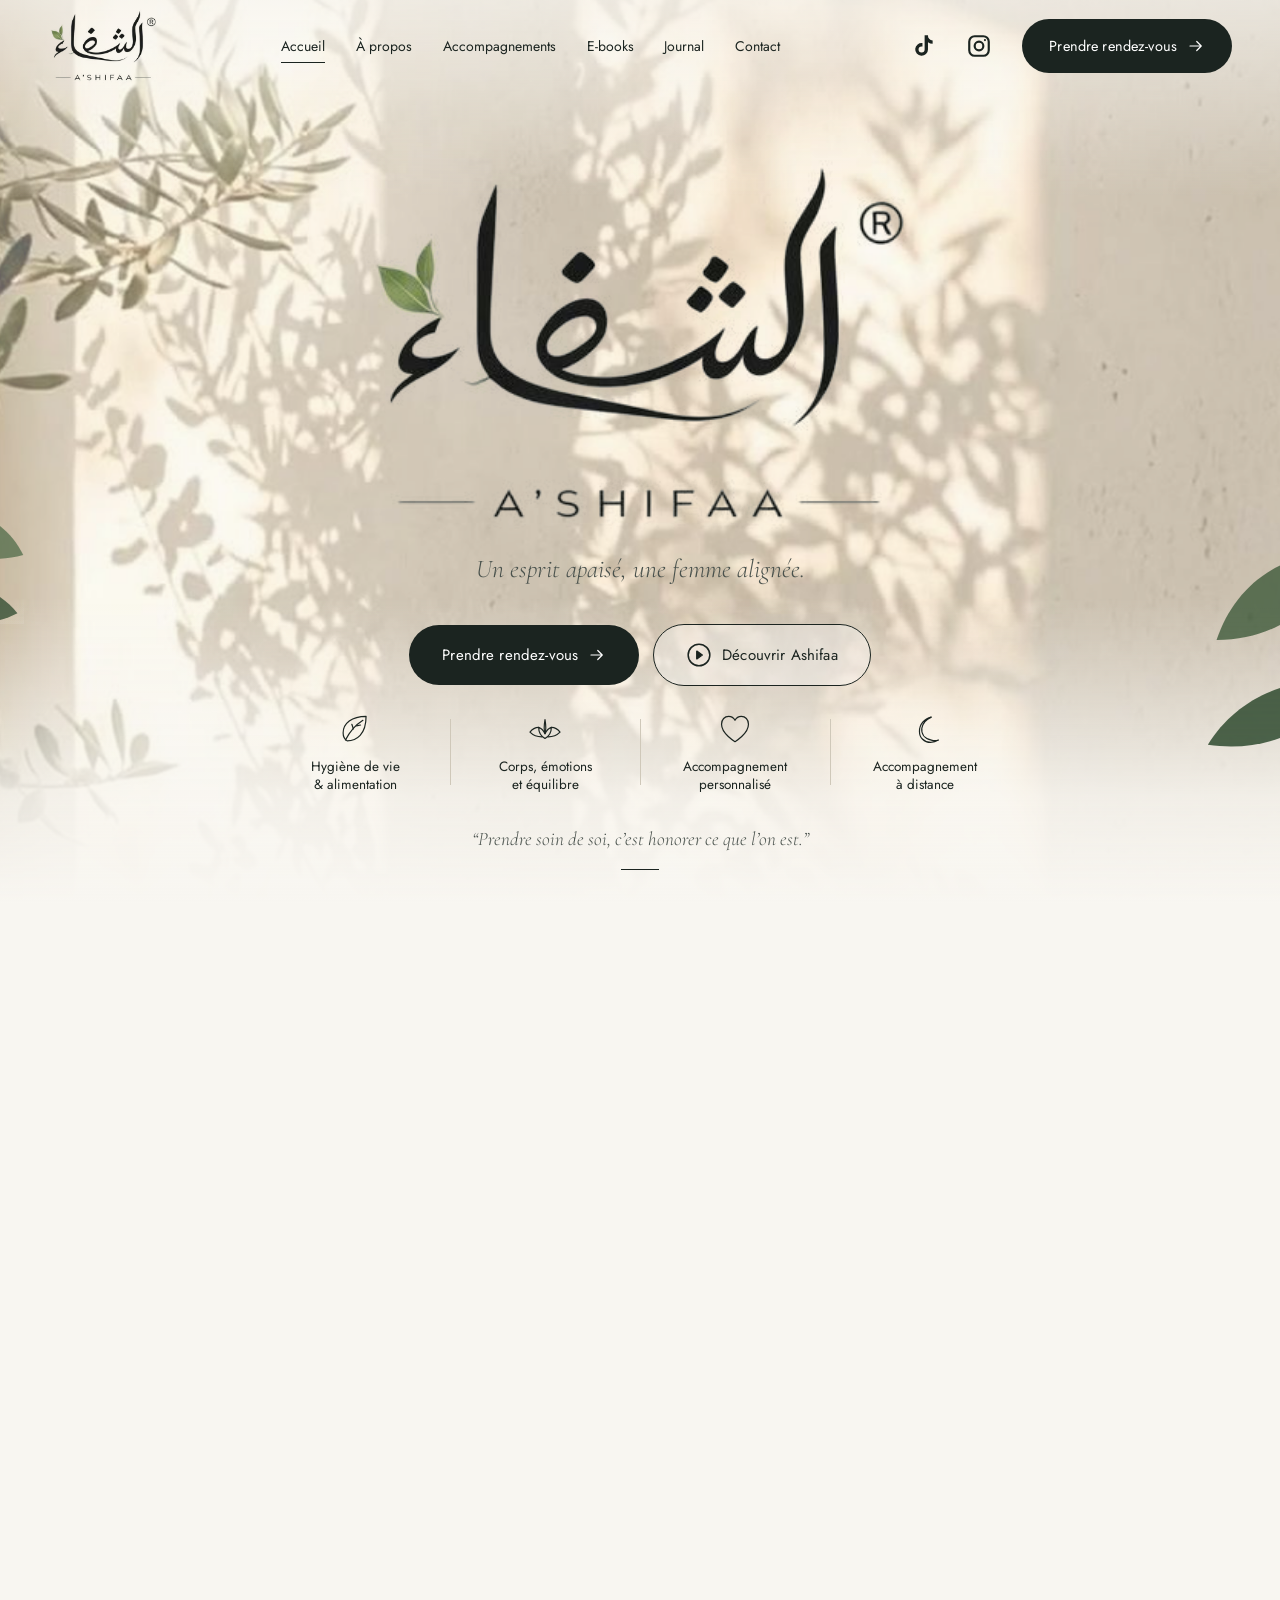
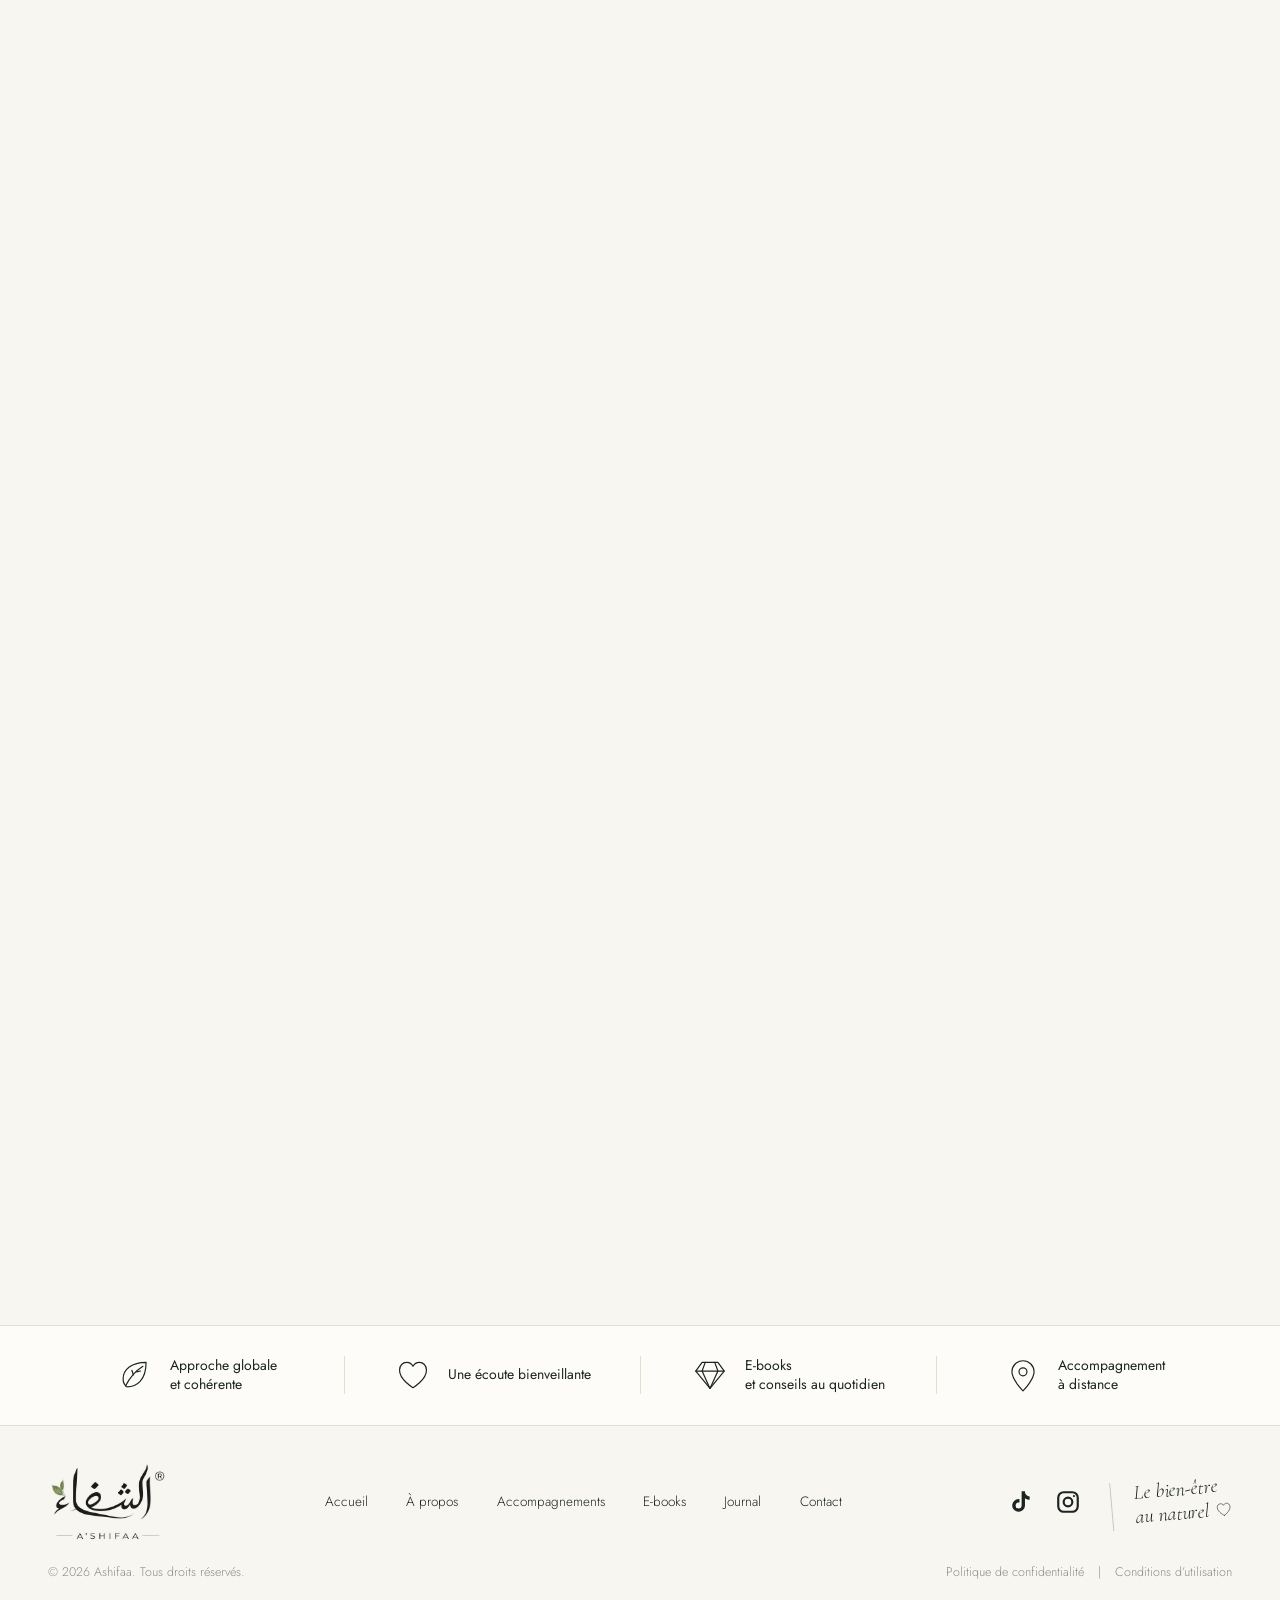
==== commit 9b0e656d: "Hero centré avec logo dominant, titre supprimé, emojis remplacés par des icônes au trait Co-Authored" ====
--- a/index.html
+++ b/index.html
@@ -1,372 +1,307 @@
 <!DOCTYPE html>
 <html lang="fr">
 <head>
-<meta charset="UTF-8">
-<meta name="theme-color" content="#F8F9F4">
-<link rel="icon" href="Assets/web/logo.png">
-<meta name="viewport" content="width=device-width, initial-scale=1, viewport-fit=cover">
-<title>Ashifaa · Bien-être féminin — Naturopathie &amp; médecine prophétique</title>
-<meta name="description" content="Ashifaa accompagne les femmes vers un mieux-être, avec douceur : hygiène de vie, alimentation, émotions et médecine prophétique. Consultations et ressources.">
-<link rel="preconnect" href="https://fonts.googleapis.com">
-<link rel="preconnect" href="https://fonts.gstatic.com" crossorigin>
-<link href="https://fonts.googleapis.com/css2?family=Lora:ital,wght@0,400;0,500;0,600;1,400&family=Karla:wght@300;400;500;600;700&display=swap" rel="stylesheet">
-<link rel="stylesheet" href="css/style.css">
+  <meta charset="utf-8">
+  <meta name="viewport" content="width=device-width, initial-scale=1">
+  <title>A'SHIFAA — Bien-être féminin &amp; accompagnement naturel</title>
+  <meta name="description" content="A'SHIFAA : bien-être féminin, hygiène de vie, alimentation, émotions et équilibre intérieur, dans une approche inspirée par la foi et la médecine prophétique. Accompagnement à distance.">
+  <meta name="theme-color" content="#f8f6f1">
+  <meta property="og:type" content="website">
+  <meta property="og:locale" content="fr_FR">
+  <meta property="og:title" content="A'SHIFAA — Bien-être féminin & accompagnement naturel">
+  <meta property="og:description" content="Et si prendre soin de toi commençait ici ? Un espace de bien-être féminin inspiré par la foi et la médecine prophétique.">
+  <meta property="og:image" content="Assets/web/hero-wall-m.jpg">
+  <link rel="icon" href="Assets/web/logo.png">
+  <link rel="preconnect" href="https://fonts.googleapis.com">
+  <link rel="preconnect" href="https://fonts.gstatic.com" crossorigin>
+  <link href="https://fonts.googleapis.com/css2?family=Cormorant+Garamond:ital,wght@0,400;0,500;0,600;1,400;1,500&family=Jost:wght@300;400;500&display=swap" rel="stylesheet">
+  <link rel="stylesheet" href="css/style.css">
+  <script>document.documentElement.classList.add('js')</script>
 </head>
 <body>
 
-<header class="site-nav">
-  <div class="nav-inner">
-    <a href="#accueil" class="wordmark" onclick="go('accueil')"><img src="Assets/web/logo.png" id="navLogo" alt="Ashifaa" width="365" height="256"></a>
-    <nav class="links" id="navLinks">
-      <a href="#accueil" data-view="accueil" onclick="go('accueil')">Accueil</a>
-      <a href="#apropos" data-view="apropos" onclick="go('apropos')">À propos</a>
-      <a href="#accompagnements" data-view="accompagnements" onclick="go('accompagnements')">Accompagnements</a>
-      <a href="#ebooks" data-view="ebooks" onclick="go('ebooks')">E-books</a>
-      <a href="#journal" data-view="journal" onclick="go('journal')">Journal</a>
-      <a href="#contact" data-view="contact" onclick="go('contact')">Contact</a>
+<!-- Sprite d'icônes minimalistes (trait fin) -->
+<svg width="0" height="0" style="position:absolute" aria-hidden="true" focusable="false">
+  <defs>
+    <symbol id="i-leaf" viewBox="0 0 48 48" fill="none" stroke="currentColor" stroke-width="1.5" stroke-linecap="round" stroke-linejoin="round"><path d="M38 8C20 8 9 17 9 29c0 4 2 8 5 10 12 0 24-8 24-31z"/><path d="M12 38C18 26 26 18 34 13"/><path d="M22 24l-2-6M26 20l5-1"/></symbol>
+    <symbol id="i-lotus" viewBox="0 0 48 48" fill="none" stroke="currentColor" stroke-width="1.5" stroke-linecap="round" stroke-linejoin="round"><path d="M24 36c-5-3-8-8-8-14 3 1 6 4 8 8 2-4 5-7 8-8 0 6-3 11-8 14z"/><path d="M24 30c-2-6-1-12 0-18 1 6 2 12 0 18z"/><path d="M16 22c-4 0-8 2-11 6 4 4 9 6 15 6M32 22c4 0 8 2 11 6-4 4-9 6-15 6"/></symbol>
+    <symbol id="i-moon" viewBox="0 0 48 48" fill="none" stroke="currentColor" stroke-width="1.5" stroke-linecap="round" stroke-linejoin="round"><path d="M32 9c-9 2-15 9-15 18 0 8 6 14 14 14 4 0 7-1 10-3-3 1-6 1-9 0C23 36 19 30 20 23c1-6 5-11 12-14z"/></symbol>
+    <symbol id="i-heart" viewBox="0 0 48 48" fill="none" stroke="currentColor" stroke-width="1.5" stroke-linecap="round" stroke-linejoin="round"><path d="M24 40S7 30 7 18c0-6 4-10 9-10 3.500 0 6.500 2 8 5 1.500-3 4.500-5 8-5 5 0 9 4 9 10 0 12-17 22-17 22z"/></symbol>
+    <symbol id="i-diamond" viewBox="0 0 48 48" fill="none" stroke="currentColor" stroke-width="1.5" stroke-linecap="round" stroke-linejoin="round"><path d="M14 8h20l8 11-18 22L6 19z"/><path d="M6 19h36M18 8l-4 11 10 22 10-22-4-11M14 19l10 22"/></symbol>
+    <symbol id="i-pin" viewBox="0 0 48 48" fill="none" stroke="currentColor" stroke-width="1.5" stroke-linecap="round" stroke-linejoin="round"><path d="M24 44S10 30 10 20a14 14 0 0128 0c0 10-14 24-14 24z"/><circle cx="24" cy="20" r="5"/></symbol>
+    <symbol id="i-arrow" viewBox="0 0 24 24" fill="none" stroke="currentColor" stroke-width="1.6" stroke-linecap="round" stroke-linejoin="round"><path d="M4 12h15M13 6l6 6-6 6"/></symbol>
+    <symbol id="i-chev-l" viewBox="0 0 24 24" fill="none" stroke="currentColor" stroke-width="1.6" stroke-linecap="round" stroke-linejoin="round"><path d="M15 5l-7 7 7 7"/></symbol>
+    <symbol id="i-chev-r" viewBox="0 0 24 24" fill="none" stroke="currentColor" stroke-width="1.6" stroke-linecap="round" stroke-linejoin="round"><path d="M9 5l7 7-7 7"/></symbol>
+    <symbol id="i-play" viewBox="0 0 24 24" fill="none" stroke="currentColor" stroke-width="1.4" stroke-linecap="round" stroke-linejoin="round"><circle cx="12" cy="12" r="10"/><path d="M10 8.500l5 3.500-5 3.500z" fill="currentColor"/></symbol>
+    <symbol id="i-check" viewBox="0 0 24 24" fill="none" stroke="currentColor" stroke-width="2" stroke-linecap="round" stroke-linejoin="round"><path d="M5 12.500l4.500 4.500L19 7.500"/></symbol>
+    <symbol id="i-tiktok" viewBox="0 0 24 24" fill="currentColor"><path d="M16.600 2h-3.100v13.200a2.800 2.800 0 11-2.800-2.800c.3 0 .6 0 .8.100V9.300a5.900 5.900 0 105.100 5.900V8.600a7.500 7.500 0 004.300 1.400V6.900a4.400 4.400 0 01-4.300-4.900z"/></symbol>
+    <symbol id="i-instagram" viewBox="0 0 24 24" fill="none" stroke="currentColor" stroke-width="2" stroke-linecap="round" stroke-linejoin="round"><rect x="3" y="3" width="18" height="18" rx="5"/><circle cx="12" cy="12" r="4"/><circle cx="17.500" cy="6.500" r="1" fill="currentColor" stroke="none"/></symbol>
+    <symbol id="i-star" viewBox="0 0 24 24" fill="currentColor"><path d="M12 2.500l2.900 6.100 6.600.8-4.900 4.600 1.300 6.600L12 17.300l-5.900 3.300 1.300-6.600L2.500 9.400l6.600-.8z"/></symbol>
+  </defs>
+</svg>
+
+<a class="skip-link" href="#contenu">Aller au contenu</a>
+
+<!-- ================= HEADER ================= -->
+<header class="site-header" id="header">
+  <div class="header__inner">
+    <a class="brand" href="index.html" aria-label="A'SHIFAA — retour à l'accueil">
+      <img src="Assets/web/logo.png" alt="A'SHIFAA" width="365" height="256">
+    </a>
+
+    <nav class="nav" id="nav" aria-label="Navigation principale">
+      <ul class="nav__list">
+        <li><a href="index.html" class="is-active" aria-current="page">Accueil</a></li>
+        <li><a href="a-propos.html">À propos</a></li>
+        <li><a href="accompagnements.html">Accompagnements</a></li>
+        <li><a href="ebooks.html">E-books</a></li>
+        <li><a href="journal.html">Journal</a></li>
+        <li><a href="contact.html">Contact</a></li>
+      </ul>
+      <a class="btn btn--dark nav__cta" href="index.html#rendez-vous">Prendre rendez-vous <svg class="ico" aria-hidden="true"><use href="#i-arrow"/></svg></a>
     </nav>
-    <div class="nav-right">
-      <button class="btn btn-primary btn-sm" onclick="go('rendezvous')">Prendre rendez-vous</button>
-      <button class="menu-toggle" onclick="toggleMenu()" aria-label="Menu"><span></span><span></span><span></span></button>
+
+    <div class="header__right">
+      <a class="social" href="https://www.tiktok.com/" target="_blank" rel="noopener" aria-label="TikTok"><svg class="ico" aria-hidden="true"><use href="#i-tiktok"/></svg></a>
+      <a class="social" href="https://www.instagram.com/" target="_blank" rel="noopener" aria-label="Instagram"><svg class="ico" aria-hidden="true"><use href="#i-instagram"/></svg></a>
+      <a class="btn btn--dark header__cta" href="index.html#rendez-vous">Prendre rendez-vous <svg class="ico" aria-hidden="true"><use href="#i-arrow"/></svg></a>
+      <button class="burger" id="burger" type="button" aria-label="Ouvrir le menu" aria-expanded="false" aria-controls="nav">
+        <span></span><span></span><span></span>
+      </button>
     </div>
   </div>
 </header>
 
-<main>
-
-  <!-- ACCUEIL -->
-  <section id="view-accueil" class="view active">
-    <div class="hero">
-      <img class="hero-bg" src="Assets/web/fleurs-floues.jpg" alt="" fetchpriority="high">
-      <div class="wrap hero-inner">
-        <h1>Et si prendre soin de toi<br>commençait ici ?</h1>
-        <div class="cta-row">
-          <button class="btn btn-primary" onclick="go('apropos')">Découvrir Ashifaa</button>
-          <button class="btn btn-ghost" onclick="go('accompagnements')">Mes accompagnements</button>
+<main id="contenu">
+
+<!-- ================= HERO ================= -->
+<section class="hero" id="accueil" aria-labelledby="hero-title">
+  <div class="hero__media" aria-hidden="false">
+    <img class="hero__img" id="heroImg" src="Assets/web/hero-wall.jpg"
+         srcset="Assets/web/hero-wall-m.jpg 800w, Assets/web/hero-wall.jpg 1400w" sizes="100vw"
+         alt="Lumière douce et ombres de feuillage d'olivier sur un mur beige, ambiance naturelle et apaisante" fetchpriority="high">
+    <div class="hero__veil"></div>
+  </div>
+
+  <!-- Végétation décorative (très légère oscillation) -->
+  <svg class="leaves leaves--left" viewBox="0 0 220 520" aria-hidden="true" focusable="false">
+    <g class="sway">
+      <path d="M-10 60c60 10 110 50 120 120-60-10-110-50-120-120z" fill="#3f5a3b" opacity=".85"/>
+      <path d="M-10 200c70-20 130 10 160 70-70 20-130-10-160-70z" fill="#4c6a46" opacity=".8"/>
+      <path d="M-10 340c50-30 110-20 150 30-60 30-120 20-150-30z" fill="#2f4a2f" opacity=".85"/>
+      <path d="M-10 90c50 30 90 70 110 110" stroke="#e9efe2" stroke-width="1.200" fill="none" opacity=".35"/>
+    </g>
+  </svg>
+  <svg class="leaves leaves--right" viewBox="0 0 220 420" aria-hidden="true" focusable="false">
+    <g class="sway sway--b">
+      <path d="M230 80c-70 0-120 40-140 100 70 0 120-40 140-100z" fill="#3f5a3b" opacity=".8"/>
+      <path d="M230 230c-60-10-120 20-150 70 70 10 130-20 150-70z" fill="#2f4a2f" opacity=".85"/>
+    </g>
+  </svg>
+
+  <div class="hero__inner">
+    <div class="hero__text">
+      <h1 id="hero-title" class="sr-only">A'SHIFAA — Bien-être féminin</h1>
+      <img class="hero__logo reveal-hero" style="--d:.1s" src="Assets/web/logo.png" alt="A'SHIFAA" width="365" height="256" fetchpriority="high">
+      <p class="hero__tag reveal-hero" style="--d:.5s">Un esprit apaisé, une femme alignée.</p>
+      <div class="hero__ctas reveal-hero" style="--d:.8s">
+        <a class="btn btn--dark btn--lg" href="index.html#rendez-vous">Prendre rendez-vous <svg class="ico" aria-hidden="true"><use href="#i-arrow"/></svg></a>
+        <a class="btn btn--outline btn--lg" href="a-propos.html"><svg class="ico ico--play" aria-hidden="true"><use href="#i-play"/></svg> Découvrir Ashifaa</a>
+      </div>
+    </div>
+  </div>
+
+  <div class="hero__bottom">
+    <ul class="assurances">
+      <li class="reveal-hero" style="--d:1.1s"><svg class="ico ico--lg" aria-hidden="true"><use href="#i-leaf"/></svg><span>Hygiène de vie<br>&amp; alimentation</span></li>
+      <li class="reveal-hero" style="--d:1.2s"><svg class="ico ico--lg" aria-hidden="true"><use href="#i-lotus"/></svg><span>Corps, émotions<br>et équilibre</span></li>
+      <li class="reveal-hero" style="--d:1.3s"><svg class="ico ico--lg" aria-hidden="true"><use href="#i-heart"/></svg><span>Accompagnement<br>personnalisé</span></li>
+      <li class="reveal-hero" style="--d:1.4s"><svg class="ico ico--lg" aria-hidden="true"><use href="#i-moon"/></svg><span>Accompagnement<br>à distance</span></li>
+    </ul>
+    <blockquote class="hero__quote reveal-hero" style="--d:1.6s">
+      <p>“Prendre soin de soi, c’est honorer ce que l’on est.”</p>
+    </blockquote>
+  </div>
+</section>
+
+<!-- ================= INTRO ================= -->
+<section class="intro container" aria-labelledby="intro-title">
+  <p class="intro__text reveal" id="intro-title">Ashifaa est un espace de bien-être féminin, pensé pour prendre soin de toi au quotidien : ton hygiène de vie, ton alimentation, tes émotions et ton équilibre intérieur, dans une approche inspirée par la foi et la médecine prophétique.</p>
+</section>
+
+<!-- ================= APPROCHE ================= -->
+<section class="approach" aria-labelledby="approach-title">
+  <div class="container approach__inner">
+    <h2 id="approach-title" class="section-title reveal">Une approche qui regarde tout ensemble</h2>
+    <p class="lead reveal" style="--d:.1s">Mon accompagnement prend en compte plusieurs dimensions de ta vie : tes habitudes quotidiennes, ton alimentation, ton sommeil, ton rapport au stress et aux émotions, ton activité physique, ton rythme de vie et ta spiritualité. Je ne les sépare pas : c’est en les regardant ensemble que l’accompagnement prend tout son sens.</p>
+    <ul class="chips reveal" style="--d:.2s">
+      <li>Habitudes de vie</li><li>Alimentation</li><li>Sommeil</li><li>Stress &amp; émotions</li><li>Activité physique</li><li>Rythme de vie</li><li>Spiritualité</li>
+    </ul>
+  </div>
+</section>
+
+<!-- ================= ACCOMPAGNEMENTS + RENDEZ-VOUS ================= -->
+<div class="duo container">
+
+  <section class="accomp" id="accompagnements" aria-labelledby="accomp-title">
+    <h2 id="accomp-title" class="section-title reveal">Un suivi pensé pour toi</h2>
+    <div class="cards">
+      <article class="card reveal" style="--d:.05s">
+        <svg class="ico ico--xl" aria-hidden="true"><use href="#i-leaf"/></svg>
+        <h3>Première consultation</h3>
+        <p>Un premier échange<br>pour poser les bases.</p>
+      </article>
+      <article class="card reveal" style="--d:.15s">
+        <svg class="ico ico--xl" aria-hidden="true"><use href="#i-lotus"/></svg>
+        <h3>Consultation de suivi</h3>
+        <p>Faire le point et ajuster<br>les recommandations.</p>
+      </article>
+      <article class="card reveal" style="--d:.25s">
+        <svg class="ico ico--xl" aria-hidden="true"><use href="#i-moon"/></svg>
+        <h3>Programme alimentaire &amp; hygiène de vie</h3>
+        <p>Un document personnalisé,<br>sans suivi régulier.</p>
+      </article>
+      <article class="card reveal" style="--d:.35s">
+        <svg class="ico ico--xl" aria-hidden="true"><use href="#i-heart"/></svg>
+        <h3>Accompagnement 3 ou 6 mois</h3>
+        <p>Un suivi régulier,<br>dans la durée.</p>
+      </article>
+    </div>
+    <a class="btn btn--soft btn--block reveal" style="--d:.4s" href="accompagnements.html">Voir tous les accompagnements <svg class="ico" aria-hidden="true"><use href="#i-arrow"/></svg></a>
+  </section>
+
+  <section class="booking" id="rendez-vous" aria-labelledby="booking-title">
+    <h2 id="booking-title" class="section-title reveal">Prends ton rendez-vous</h2>
+
+    <div class="booking__box reveal" style="--d:.1s" id="booking">
+      <ol class="steps" aria-label="Étapes de réservation">
+        <li class="step is-active" data-step="1"><span class="step__n">1</span><span class="step__l">Prestation</span></li>
+        <li class="step" data-step="2"><span class="step__n">2</span><span class="step__l">Date &amp; heure</span></li>
+        <li class="step" data-step="3"><span class="step__n">3</span><span class="step__l">Vos informations</span></li>
+      </ol>
+
+      <!-- Panneau 1 + 2 : prestation, date, horaire -->
+      <div class="panel panel--pick" id="panelPick">
+        <div class="pick__col">
+          <h3 class="pick__h" id="svcLabel">Choisissez une prestation</h3>
+          <div class="services" id="services" role="radiogroup" aria-labelledby="svcLabel"></div>
+        </div>
+        <div class="pick__col">
+          <h3 class="pick__h">Sélectionnez une date</h3>
+          <div class="cal" id="calendar">
+            <div class="cal__head">
+              <button type="button" class="cal__nav" id="calPrev" aria-label="Mois précédent"><svg class="ico" aria-hidden="true"><use href="#i-chev-l"/></svg></button>
+              <p class="cal__month" id="calMonth" aria-live="polite"></p>
+              <button type="button" class="cal__nav" id="calNext" aria-label="Mois suivant"><svg class="ico" aria-hidden="true"><use href="#i-chev-r"/></svg></button>
+            </div>
+            <div class="cal__dow" aria-hidden="true"><span>L</span><span>M</span><span>M</span><span>J</span><span>V</span><span>S</span><span>D</span></div>
+            <div class="cal__grid" id="calGrid" role="grid" aria-label="Calendrier"></div>
+          </div>
+          <h3 class="pick__h pick__h--slots">Horaires disponibles</h3>
+          <div class="slots" id="slots" role="radiogroup" aria-label="Horaires disponibles"></div>
+          <p class="booking__recap" id="recap" aria-live="polite"></p>
+          <button type="button" class="btn btn--dark btn--block" id="continueBtn" disabled>Continuer <svg class="ico" aria-hidden="true"><use href="#i-arrow"/></svg></button>
         </div>
       </div>
-    </div>
-
-    <section class="block">
-      <div class="wrap">
-        <p class="approach-copy">Ashifaa est un espace de bien-être féminin, pensé pour prendre soin de toi au quotidien : ton hygiène de vie, ton alimentation, tes émotions et ton équilibre intérieur, dans une approche inspirée par la foi et la médecine prophétique.</p>
+
+      <!-- Panneau 3 : informations -->
+      <form class="panel panel--form" id="panelForm" hidden novalidate>
+        <p class="booking__recap booking__recap--form" id="recapForm"></p>
+        <div class="field"><label for="f-name">Nom &amp; prénom</label><input id="f-name" name="name" type="text" autocomplete="name" required></div>
+        <div class="field"><label for="f-mail">E-mail</label><input id="f-mail" name="email" type="email" autocomplete="email" required></div>
+        <div class="field"><label for="f-tel">Téléphone <span>(facultatif)</span></label><input id="f-tel" name="phone" type="tel" autocomplete="tel"></div>
+        <div class="field"><label for="f-msg">Message <span>(facultatif)</span></label><textarea id="f-msg" name="message" rows="3"></textarea></div>
+        <p class="form__error" id="formError" role="alert"></p>
+        <div class="form__actions">
+          <button type="button" class="btn btn--outline" id="backBtn"><svg class="ico" aria-hidden="true"><use href="#i-chev-l"/></svg> Retour</button>
+          <button type="submit" class="btn btn--dark">Confirmer la demande <svg class="ico" aria-hidden="true"><use href="#i-arrow"/></svg></button>
+        </div>
+      </form>
+
+      <!-- Confirmation (démo front) -->
+      <div class="panel panel--done" id="panelDone" hidden tabindex="-1">
+        <span class="done__icon"><svg class="ico" aria-hidden="true"><use href="#i-check"/></svg></span>
+        <h3>Merci, ta demande est bien notée</h3>
+        <p id="doneText"></p>
+        <button type="button" class="btn btn--outline" id="resetBtn">Nouvelle demande</button>
       </div>
-    </section>
-
-    <section class="block soft">
-      <div class="wrap">
-        <div class="section-head center"><h2>Une approche qui regarde tout ensemble</h2></div>
-        <p class="approach-copy">Mon accompagnement prend en compte plusieurs dimensions de ta vie — tes habitudes quotidiennes, ton alimentation, ton sommeil, ton rapport au stress et aux émotions, ton activité physique, ton rythme de vie et ta spiritualité. Je ne les sépare pas : c'est en les regardant ensemble que l'accompagnement prend tout son sens.</p>
-        <div class="chip-cloud">
-          <span>Habitudes de vie</span><span>Alimentation</span><span>Sommeil</span><span>Stress &amp; émotions</span><span>Activité physique</span><span>Rythme de vie</span><span>Spiritualité</span>
-        </div>
+    </div>
+  </section>
+</div>
+
+<!-- ================= E-BOOKS + INTENTION ================= -->
+<div class="duo duo--b container">
+
+  <section class="ebooks" id="ebooks" aria-labelledby="ebooks-title">
+    <div class="ebooks__text">
+      <h2 id="ebooks-title" class="section-title reveal">Mes e-books</h2>
+      <p class="lead reveal" style="--d:.1s">Des e-books autour du bien-être féminin, de l’alimentation et de la médecine prophétique.</p>
+      <a class="btn btn--outline reveal" style="--d:.2s" href="ebooks.html">Découvrir les e-books <svg class="ico" aria-hidden="true"><use href="#i-arrow"/></svg></a>
+    </div>
+    <!-- Rendu généré depuis le tableau `ebooks` (js/main.js) -->
+    <div class="ebooks__shelf reveal" style="--d:.15s" id="ebooksShelf" aria-label="Aperçu des e-books"></div>
+  </section>
+
+  <section class="intention" aria-labelledby="intention-title">
+    <h2 id="intention-title" class="section-title reveal">T’accompagner, pas te faire entrer dans une case</h2>
+    <ul class="intention__list">
+      <li class="reveal" style="--d:.05s"><h3>Un accompagnement qui part de toi</h3><p>Pas de programme tout fait. Je prends le temps de comprendre ton histoire, ton quotidien et tes besoins pour construire un accompagnement qui te ressemble.</p></li>
+      <li class="reveal" style="--d:.15s"><h3>De l’écoute avant tout</h3><p>Un espace où tu peux déposer ce que tu ressens, poser tes questions et parler librement, sans jugement.</p></li>
+      <li class="reveal" style="--d:.25s"><h3>Une approche globale et cohérente</h3><p>Hygiène de vie, alimentation, émotions, habitudes du quotidien et médecine prophétique peuvent trouver leur place, selon tes besoins.</p></li>
+    </ul>
+  </section>
+</div>
+
+<!-- ================= JOURNAL (aperçu) ================= -->
+<section class="journal-teaser container" aria-labelledby="jt-title">
+  <h2 id="jt-title" class="section-title reveal">Journal Ashifaa</h2>
+  <div class="jcards">
+    <a class="jcard reveal" style="--d:.05s" href="journal.html#sommeil"><span class="jcard__emoji" aria-hidden="true"><svg class="ei" viewBox="0 0 24 24" aria-hidden="true"><path d="M20 14.5A8.5 8.5 0 0 1 9.5 4a8.5 8.5 0 1 0 10.5 10.5z"/></svg></span><h3>Bien dormir, c’est aussi prendre soin de soi</h3></a>
+    <a class="jcard reveal" style="--d:.15s" href="journal.html#graines"><span class="jcard__emoji" aria-hidden="true"><svg class="ei" viewBox="0 0 24 24" aria-hidden="true"><path d="M12 21V9"/><path d="M12 9c-2.500 0-4-1.500-4-4 2.500 0 4 1.500 4 4zM12 9c2.500 0 4-1.500 4-4-2.500 0-4 1.500-4 4z"/><path d="M12 15c-2.500 0-4-1.500-4-4M12 15c2.500 0 4-1.500 4-4"/></svg></span><h3>Les graines dans l’alimentation</h3></a>
+    <a class="jcard reveal" style="--d:.25s" href="journal.html#stress"><span class="jcard__emoji" aria-hidden="true"><svg class="ei" viewBox="0 0 24 24" aria-hidden="true"><path d="M3 8h11a3 3 0 1 0-3-3"/><path d="M3 12h16a3 3 0 1 1-3 3"/><path d="M3 16h7"/></svg></span><h3>Quand le stress s’installe : 5 petites choses à faire</h3></a>
+  </div>
+  <p class="center reveal"><a class="btn btn--outline" href="journal.html">Lire le Journal <svg class="ico" aria-hidden="true"><use href="#i-arrow"/></svg></a></p>
+</section>
+
+<!-- ================= AVANTAGES ================= -->
+<section class="perks" aria-label="Nos engagements">
+  <ul class="perks__list container">
+    <li><svg class="ico ico--lg" aria-hidden="true"><use href="#i-leaf"/></svg><span>Approche globale<br>et cohérente</span></li>
+    <li><svg class="ico ico--lg" aria-hidden="true"><use href="#i-heart"/></svg><span>Une écoute bienveillante</span></li>
+    <li><svg class="ico ico--lg" aria-hidden="true"><use href="#i-diamond"/></svg><span>E-books<br>et conseils au quotidien</span></li>
+    <li><svg class="ico ico--lg" aria-hidden="true"><use href="#i-pin"/></svg><span>Accompagnement<br>à distance</span></li>
+  </ul>
+</section>
+
+</main>
+
+<!-- ================= FOOTER ================= -->
+<footer class="footer" id="contact">
+  <div class="footer__top container">
+    <a class="brand brand--footer" href="index.html" aria-label="A'SHIFAA — retour à l'accueil">
+      <img src="Assets/web/logo.png" alt="A'SHIFAA" width="365" height="256" loading="lazy">
+    </a>
+    <nav class="footer__nav" aria-label="Navigation du pied de page">
+      <a href="index.html">Accueil</a>
+      <a href="a-propos.html">À propos</a>
+      <a href="accompagnements.html">Accompagnements</a>
+      <a href="ebooks.html">E-books</a>
+      <a href="journal.html">Journal</a>
+      <a href="contact.html">Contact</a>
+    </nav>
+    <div class="footer__right">
+      <div class="footer__social">
+        <a class="social" href="https://www.tiktok.com/" target="_blank" rel="noopener" aria-label="TikTok"><svg class="ico" aria-hidden="true"><use href="#i-tiktok"/></svg></a>
+        <a class="social" href="https://www.instagram.com/" target="_blank" rel="noopener" aria-label="Instagram"><svg class="ico" aria-hidden="true"><use href="#i-instagram"/></svg></a>
       </div>
-    </section>
-
-    <section class="block">
-      <div class="wrap">
-        <div class="section-head center"><h2>Un suivi pensé pour toi</h2></div>
-        <div class="mini-grid">
-          <div class="mini-card"><h4>Première consultation</h4><p>Un premier échange pour poser les bases.</p></div>
-          <div class="mini-card"><h4>Consultation de suivi</h4><p>Faire le point et ajuster les recommandations.</p></div>
-          <div class="mini-card"><h4>Programme alimentaire &amp; hygiène de vie</h4><p>Un document personnalisé, sans suivi régulier.</p></div>
-          <div class="mini-card"><h4>Accompagnement 3 mois</h4><p>Un suivi régulier, semaine après semaine.</p></div>
-          <div class="mini-card"><h4>Accompagnement 6 mois</h4><p>Un accompagnement dans la durée.</p></div>
-        </div>
-        <div class="view-all-row"><button class="btn btn-ghost" onclick="go('accompagnements')">Voir tous les accompagnements</button></div>
-      </div>
-    </section>
-
-    <section class="block soft">
-      <div class="wrap">
-        <div class="section-head center"><h2>La bibliothèque Ashifaa</h2></div>
-        <p style="text-align:center; max-width:56ch; margin:0 auto 30px;">Des e-books autour du bien-être féminin, de l'alimentation et de la médecine prophétique.</p>
-        <div class="view-all-row"><button class="btn btn-primary" onclick="go('ebooks')">Découvrir les e-books</button></div>
-      </div>
-    </section>
-
-    <section class="block">
-      <div class="wrap">
-        <div class="section-head center"><h2>T'accompagner, pas te faire entrer dans une case</h2></div>
-        <div class="why-grid">
-          <div class="why-item"><div><h4>Un accompagnement qui part de toi</h4><p>Pas de programme tout fait. Je prends le temps de comprendre ton histoire, ton quotidien, tes besoins et ce que tu traverses pour construire un accompagnement qui te ressemble.</p></div></div>
-          <div class="why-item"><div><h4>De l'écoute avant tout</h4><p>Un espace où tu peux déposer ce que tu ressens, poser tes questions et parler librement, sans jugement.</p></div></div>
-          <div class="why-item"><div><h4>Une approche globale et cohérente</h4><p>Hygiène de vie, alimentation, émotions, habitudes du quotidien et médecine prophétique peuvent trouver leur place dans ton accompagnement, selon tes besoins.</p></div></div>
-          <div class="why-item"><div><h4>La médecine prophétique, avec respect</h4><p>Elle fait partie de l'univers Ashifaa et est abordée avec sérieux, dans le respect de ses fondements et de tes besoins. Elle ne remplace jamais un diagnostic, un traitement ou un suivi médical.</p></div></div>
-        </div>
-      </div>
-    </section>
-
-    <!--
-      Section Témoignages : à réactiver une fois de vrais retours de clientes disponibles.
-      <section class="block soft"> ... grille de témoignages ... </section>
-    -->
-
-    <section class="block">
-      <div class="wrap newsletter-strip">
-        <p>De temps en temps, je partage mes nouvelles ressources, mes conseils et les actualités d'Ashifaa.</p>
-        <div class="newsletter-form">
-          <input type="email" id="newsletterEmail" placeholder="Ton adresse email">
-          <button class="btn btn-ghost btn-sm" onclick="submitNewsletter()">S'inscrire</button>
-        </div>
-      </div>
-    </section>
-
-    <section class="block soft">
-      <div class="wrap insta-line">
-        
-        <p>Retrouve Ashifaa sur Instagram pour découvrir mes conseils, mes réflexions et les coulisses de l'univers Ashifaa.</p>
-        <a href="https://instagram.com/ashifaa.bienetre" target="_blank" rel="noopener" class="btn btn-ghost">@ashifaa.bienetre</a>
-      </div>
-    </section>
-
-    <section class="block">
-      <div class="wrap final-cta">
-        <p class="serif-line">Parfois, prendre soin de soi commence simplement par s'accorder un peu de temps.</p>
-        <div class="cta-row">
-          <button class="btn btn-primary" onclick="go('accompagnements')">Découvrir les accompagnements</button>
-          <button class="btn btn-ghost" onclick="go('contact')">Me contacter</button>
-        </div>
-      </div>
-    </section>
-  </section>
-
-  <!-- A PROPOS -->
-  <section id="view-apropos" class="view">
-    <div class="wrap" style="padding:56px 0 84px;">
-      <div class="section-head"><h2>Pourquoi Ashifaa ?</h2></div>
-      <div class="about-grid">
-        <img class="about-photo" src="Assets/web/roses-blanches.jpg" alt="Roses blanches dans un jardin" loading="lazy">
-        <div>
-          <p>Ashifaa est née d'une envie simple : offrir aux femmes un espace où elles peuvent être écoutées, sans jugement, et accompagnées avec douceur dans leur bien-être.</p>
-          <p>Je crois qu'il est important de prendre en compte la personne dans son ensemble : son corps, son quotidien, ses émotions, ses habitudes et ce qu'elle vit intérieurement. C'est cette vision qui se retrouve dans chacun de mes accompagnements.</p>
-          <p>La douceur est au cœur de ma façon de travailler. Je n'impose rien : j'écoute, je propose des pistes adaptées à ta situation, et nous avançons ensemble, une étape après l'autre.</p>
-          <p>La foi fait naturellement partie de l'univers Ashifaa. Elle se retrouve notamment dans la place que j'accorde à la médecine prophétique, abordée avec respect, sérieux et discernement.</p>
-        </div>
-      </div>
-      <div class="prophetic-panel">
-        <div class="prophetic-icon">📿</div>
-        <div>
-          <h3>La médecine prophétique chez Ashifaa</h3>
-          <p>La médecine prophétique fait partie de l'identité d'Ashifaa et de ma manière d'aborder le bien-être. Elle peut trouver sa place dans le quotidien à travers certaines habitudes, certains aliments et des pratiques issues de la tradition prophétique, toujours avec respect et sans promesse de guérison. Elle s'intègre dans une approche globale du bien-être et ne remplace jamais un diagnostic, un traitement ou un suivi médical.</p>
-        </div>
-      </div>
-    </div>
-  </section>
-
-  <!-- ACCOMPAGNEMENTS -->
-  <section id="view-accompagnements" class="view">
-    <div class="wrap" style="padding:56px 0 84px;">
-      <div class="section-head center"><h2>Un suivi pensé pour toi</h2></div>
-      <img class="banner" src="Assets/web/bureau-flou.jpg" alt="" loading="lazy">
-      <p class="approach-copy" style="margin-bottom:36px;">Tous les accompagnements se déroulent à distance, à ton rythme.</p>
-      <div class="service-grid">
-        <div class="service-card">
-          <div class="service-top"><h3>Première consultation</h3><span class="service-duration">1h à 1h30</span></div>
-          <p>Cette première consultation permet de prendre le temps de comprendre ta situation, tes habitudes et tes objectifs.</p>
-          <ul>
-            <li>Questionnaire préalable</li>
-            <li>Échange approfondi autour de ton quotidien et de tes habitudes</li>
-            <li>Bilan global</li>
-            <li>Identification des principaux axes à travailler</li>
-            <li>Recommandations personnalisées</li>
-            <li>Premières actions concrètes à mettre en place</li>
-            <li>Mise en place d'un petit programme de départ adapté à tes besoins</li>
-          </ul>
-          <div class="service-foot"><button class="btn btn-primary btn-sm" onclick="bookService('Première consultation')">Réserver</button></div>
-        </div>
-
-        <div class="service-card">
-          <div class="service-top"><h3>Consultation de suivi</h3><span class="service-duration">45 min environ</span></div>
-          <p>Une consultation ponctuelle pour faire le point sur ton évolution et ajuster les recommandations.</p>
-          <ul>
-            <li>Retour sur les changements mis en place</li>
-            <li>Échange sur les difficultés et les besoins rencontrés</li>
-            <li>Réponses à tes questions</li>
-            <li>Ajustement des recommandations</li>
-            <li>Nouvelles pistes adaptées à ton évolution</li>
-          </ul>
-          <p style="font-size:13px; font-style:italic;">Peut être prise selon tes besoins, quelques semaines ou plusieurs mois après la première consultation.</p>
-          <div class="service-foot"><button class="btn btn-primary btn-sm" onclick="bookService('Consultation de suivi')">Réserver</button></div>
-        </div>
-
-        <div class="service-card">
-          <div class="service-top"><h3>Programme alimentaire &amp; hygiène de vie</h3><span class="service-duration">Document personnalisé</span></div>
-          <p>Un programme personnalisé élaboré à partir d'un questionnaire préalable et d'un échange avec toi.</p>
-          <ul>
-            <li>Recommandations alimentaires</li>
-            <li>Idées de repas et de collations</li>
-            <li>Conseils concernant l'hydratation</li>
-            <li>Propositions d'activité physique adaptées</li>
-            <li>Conseils autour des habitudes de vie</li>
-            <li>Recommandations générales d'hygiène de vie</li>
-          </ul>
-          <p style="font-size:13px; font-style:italic;">Transmis sous forme d'un document personnalisé. Cette prestation ne comprend pas de suivi régulier.</p>
-          <div class="service-foot"><button class="btn btn-primary btn-sm" onclick="bookService('Programme alimentaire &amp; hygiène de vie')">Réserver</button></div>
-        </div>
-
-        <div class="service-card">
-          <div class="service-top"><h3>Accompagnement</h3><span class="service-duration">3 mois</span></div>
-          <p>Un accompagnement personnalisé et évolutif, avec un suivi régulier et une adaptation progressive des recommandations.</p>
-          <ul>
-            <li>Première consultation approfondie, questionnaire et programme de départ</li>
-            <li>Point hebdomadaire sur ton évolution et tes habitudes</li>
-            <li>Un appel de suivi chaque mois, pour faire le point plus en profondeur</li>
-            <li>Échanges WhatsApp entre les rendez-vous</li>
-          </ul>
-          <p style="font-size:13px; font-style:italic;">L'objectif : ne pas te laisser seule avec un programme, mais l'adapter progressivement à ton quotidien.</p>
-          <div class="service-foot"><button class="btn btn-primary btn-sm" onclick="bookService('Accompagnement 3 mois')">Réserver</button></div>
-        </div>
-
-        <div class="service-card">
-          <div class="service-top"><h3>Accompagnement</h3><span class="service-duration">6 mois</span></div>
-          <p>Un accompagnement plus long, pour installer progressivement de nouvelles habitudes et observer leur évolution dans la durée.</p>
-          <ul>
-            <li>Première consultation approfondie, questionnaire et programme de départ</li>
-            <li>Point hebdomadaire sur ton évolution et tes habitudes</li>
-            <li>Un appel de suivi chaque mois, avec bilan de l'évolution</li>
-            <li>Échanges WhatsApp entre les rendez-vous</li>
-          </ul>
-          <p style="font-size:13px; font-style:italic;">Le programme évolue selon tes besoins, tes difficultés et ce que tu arrives réellement à mettre en place.</p>
-          <div class="service-foot"><button class="btn btn-primary btn-sm" onclick="bookService('Accompagnement 6 mois')">Réserver</button></div>
-        </div>
-      </div>
-      <p class="medical-note">Les prestations proposées par Ashifaa s'inscrivent dans une démarche de bien-être et d'hygiène de vie. Elles ne remplacent pas un diagnostic, un traitement ou un suivi médical. En cas de problème de santé, elles viennent en complément d'un accompagnement par les professionnels de santé concernés. Chaque accompagnement est adapté à la personne et à ses besoins.</p>
-    </div>
-  </section>
-
-  <!-- E-BOOKS -->
-  <section id="view-ebooks" class="view">
-    <div class="wrap" style="padding:56px 0 84px;">
-      <div class="section-head center"><h2>La bibliothèque Ashifaa</h2></div>
-      <div class="ebook-grid" id="ebookGrid"></div>
-    </div>
-  </section>
-
-  <!-- JOURNAL -->
-  <section id="view-journal" class="view">
-    <div class="wrap" style="padding:56px 0 84px;">
-      <div class="section-head center"><h2>Conseils, réflexions et inspirations pour prendre soin de soi au quotidien</h2></div>
-
-      <div class="article-grid">
-        <div class="article-card"><span class="article-emoji">🌙</span><h3>Bien dormir, c'est aussi prendre soin de soi</h3><p>Le sommeil est souvent la première chose qu'on sacrifie quand les journées se remplissent. Pourtant, bien dormir change beaucoup de choses : l'énergie, l'humeur, la capacité à gérer le stress. Diminuer les écrans avant de dormir, garder des horaires réguliers, et t'accorder un vrai moment de calme avant de te coucher — rien de spectaculaire, juste des gestes simples, répétés avec régularité.</p></div>
-
-        <div class="article-card"><span class="article-emoji">🌬️</span><h3>Quand le stress s'installe : 5 petites choses à faire</h3><p>Quand le stress prend de la place, il n'est pas toujours possible de tout changer d'un coup. Voici cinq petites choses à essayer : respirer profondément quelques minutes, marcher un peu, écrire ce qui pèse sur toi, réduire les sollicitations autour de toi, et t'accorder un moment de calme, même court. De petits gestes, mais qui peuvent faire une vraie différence.</p></div>
-
-        <div class="article-card"><span class="article-emoji">🌾</span><h3>Les graines dans l'alimentation : comment les intégrer facilement ?</h3><p>Lin, courge, tournesol, sésame, chia... les graines sont faciles à ajouter à l'alimentation, sans rien bouleverser. Tu peux les parsemer sur un yaourt, une salade ou un porridge, les ajouter à une pâte à pain ou à un smoothie. Elles apportent de la texture et se glissent facilement dans des repas simples.</p><img class="article-photo" src="Assets/web/graines-cuilleres.jpg" alt="" loading="lazy"></div>
-
-        <div class="article-card"><span class="article-emoji">🥗</span><h3>Une assiette simple pour prendre soin de son énergie</h3><p>Pas besoin de règles compliquées pour composer une assiette qui te fait du bien : des légumes, une source de protéines, des féculents complets et un peu de matière grasse de qualité suffisent souvent. L'idée n'est pas de suivre un modèle parfait, mais de trouver une base simple que tu peux réellement reproduire, jour après jour.</p></div>
-
-        <div class="article-card"><span class="article-emoji">🤍</span><h3>Quand les émotions prennent beaucoup de place</h3><p>Il y a des jours où les émotions débordent, sans qu'on sache toujours pourquoi. Plutôt que de les repousser, tu peux essayer de les accueillir : nommer ce que tu ressens, t'accorder le droit de le ressentir, sans te juger. Le calme revient rarement d'un coup — il se retrouve doucement, un peu à la fois.</p><img class="article-photo" src="Assets/web/roses-blanches.jpg" alt="" loading="lazy"></div>
-
-        <div class="article-card"><span class="article-emoji">🌿</span><h3>5 habitudes simples pour prendre davantage soin de soi</h3><p>Boire suffisamment d'eau, bouger un peu chaque jour, manger à des horaires réguliers, dormir suffisamment, et t'accorder de vraies pauses : des habitudes simples, mais faciles à négliger. Pas besoin de toutes les mettre en place en même temps — choisir une seule habitude et la tenir dans la durée est déjà un vrai pas.</p><img class="article-photo" src="Assets/web/eau-citron.jpg" alt="" loading="lazy"></div>
-
-        <div class="article-card"><span class="article-emoji">🍯</span><h3>Le miel dans la tradition prophétique</h3><p>Le miel occupe une place particulière dans la tradition prophétique, où il est mentionné pour ses bienfaits. Sur le plan nutritionnel, il contient aussi des antioxydants et des sucres naturels. Cette double dimension, traditionnelle et nutritionnelle, mérite d'être distinguée clairement : un bel ajout à l'alimentation, sans pour autant remplacer un traitement médical.</p></div>
-
-        <div class="article-card"><span class="article-emoji">🌴</span><h3>Les dattes : un aliment présent dans la tradition musulmane</h3><p>Les dattes occupent une place importante dans la tradition musulmane, notamment pendant le Ramadan. Elles sont aussi une bonne source d'énergie, de fibres et de minéraux. Faciles à emporter, elles peuvent accompagner une collation, un petit-déjeuner ou simplement un moment de pause dans la journée.</p><img class="article-photo" src="Assets/web/figues.jpg" alt="" loading="lazy"></div>
-
-        <div class="article-card"><span class="article-emoji">☁️</span><h3>Et si prendre soin de soi commençait par ralentir ?</h3><p>On associe souvent le bien-être à l'action : faire plus, mieux, plus vite. Mais parfois, prendre soin de soi commence simplement par ralentir — accepter de ne pas être productive à chaque instant, et laisser une vraie place au repos. Ce n'est pas de la paresse : c'est une façon de se respecter.</p></div>
-
-        <div class="article-card"><span class="article-emoji">✋</span><h3>Le corps nous parle aussi</h3><p>Fatigue, faim, tensions, sommeil qui se dérègle : le corps envoie souvent des signaux avant que quelque chose ne devienne difficile à porter. Apprendre à les observer, sans chercher à s'auto-diagnostiquer, est une première étape. Si un signal persiste ou t'inquiète, il reste toujours important d'en parler à un professionnel de santé.</p></div>
-      </div>
-
-      <div class="section-head center" style="margin-top:64px;"><div class="kicker">🌱 Les petits gestes Ashifaa</div><h2 style="font-size:24px;">De tout petits conseils, au fil des jours</h2></div>
-      <div class="gestes-row">
-        <div class="geste-card"><p>Aujourd'hui, prends 10 minutes pour marcher sans téléphone. Pas pour être productive. Pas pour atteindre un objectif. Juste pour bouger, respirer et laisser ton esprit souffler.</p></div>
-        <div class="geste-card"><p>Avant de vouloir changer toute ta routine, commence par une seule habitude. Une petite chose que tu peux réellement tenir dans ton quotidien vaut mieux qu'une routine parfaite abandonnée après quelques jours.</p></div>
-      </div>
-
-      <p class="journal-note">Les contenus du Journal Ashifaa sont proposés à titre informatif et ne remplacent ni un avis, ni un diagnostic, ni un suivi médical.</p>
-    </div>
-  </section>
-
-  <!-- RENDEZ-VOUS -->
-  <section id="view-rendezvous" class="view">
-    <div class="wrap" style="padding:56px 0 84px;">
-      <div class="section-head"><h2>Réservons un moment pour toi</h2></div>
-      <div class="steps-row">
-        <div class="step"><div class="step-num">1</div><div><h4>Choisis ton accompagnement</h4><p>La prestation qui correspond à ton besoin.</p></div></div>
-        <div class="step"><div class="step-num">2</div><div><h4>Choisis un créneau</h4><p>Le moment qui te convient le mieux.</p></div></div>
-        <div class="step"><div class="step-num">3</div><div><h4>Confirme ta réservation</h4><p>Réception d'une confirmation et des modalités de paiement.</p></div></div>
-      </div>
-      <div class="booking-box">
-        <div class="form-grid">
-          <div class="field full"><label>Accompagnement souhaité</label>
-            <select id="bookingService">
-              <option>Première consultation</option>
-              <option>Consultation de suivi</option>
-              <option>Programme alimentaire &amp; hygiène de vie</option>
-              <option>Accompagnement 3 mois</option>
-              <option>Accompagnement 6 mois</option>
-            </select>
-          </div>
-        </div>
-        <label style="font-size:13px; font-weight:600; display:block; margin-bottom:10px;">Créneaux disponibles</label>
-        <div class="slot-grid" id="slotGrid"></div>
-        <p class="slot-note">Créneaux donnés à titre indicatif — la disponibilité définitive te sera confirmée par email.</p>
-        <div class="form-grid">
-          <div class="field"><label>Nom &amp; prénom</label><input type="text" id="bookingName" placeholder="Ton nom"></div>
-          <div class="field"><label>Email</label><input type="email" id="bookingEmail" placeholder="toi@email.com"></div>
-          <div class="field full"><label>Téléphone (optionnel)</label><input type="tel" id="bookingPhone" placeholder="06 12 34 56 78"></div>
-          <div class="field full"><label>Message (optionnel)</label><textarea id="bookingMsg" rows="3" placeholder="Un mot sur ton besoin..."></textarea></div>
-        </div>
-        <button class="btn btn-primary btn-block" onclick="submitBooking()">Envoyer ma demande de rendez-vous</button>
-        <div class="payment-note">Le règlement de ta séance s'effectue par PayPal, une fois ton créneau confirmé par email.</div>
-      </div>
-    </div>
-  </section>
-
-  <!-- CONTACT -->
-  <section id="view-contact" class="view">
-    <div class="wrap" style="padding:56px 0 84px;">
-      <div class="section-head"><h2>Une question avant de réserver ?</h2></div>
-      <div class="contact-intro">
-        <p>Cette page sert à me poser une question avant de réserver. Pour prendre directement rendez-vous, c'est par ici :</p>
-        <button class="btn btn-primary btn-sm" onclick="go('rendezvous')">Prendre rendez-vous</button>
-      </div>
-      <div class="contact-grid">
-        <div>
-          <ul class="contact-list">
-            <li><svg viewBox="0 0 24 24" fill="none" stroke="currentColor" stroke-width="1.5"><path d="M4 4h16v16H4z"/><path d="M4 6l8 7 8-7"/></svg><a href="mailto:ashifaa.sante@gmail.com">ashifaa.sante@gmail.com</a></li>
-            <li><svg viewBox="0 0 24 24" fill="none" stroke="currentColor" stroke-width="1.5"><rect x="3" y="3" width="18" height="18" rx="5"/><circle cx="12" cy="12" r="4"/><circle cx="17.5" cy="6.5" r="1"/></svg><a href="https://instagram.com/ashifaa.bienetre" target="_blank" rel="noopener">@ashifaa.bienetre</a></li>
-            <li><svg viewBox="0 0 24 24" fill="none" stroke="currentColor" stroke-width="1.5"><circle cx="12" cy="12" r="9"/><path d="M12 3a15 15 0 0 0 0 18 15 15 0 0 0 0-18z"/><path d="M3 12h18"/></svg><a href="https://ashifaa.fr" target="_blank" rel="noopener">ashifaa.fr</a></li>
-          </ul>
-          <img class="about-photo" src="Assets/web/al-qaadir.jpg" alt="" loading="lazy" style="max-height:340px;">
-        </div>
-        <div class="booking-box" style="padding:34px;">
-          <h3 style="font-size:22px; margin-bottom:14px;">Envoyer un message</h3>
-          <div class="field"><label>Prénom</label><input type="text" id="contactName" placeholder="Ton prénom"></div>
-          <div class="field"><label>Email</label><input type="email" id="contactEmail" placeholder="toi@email.com"></div>
-          <div class="field"><label>Sujet</label><input type="text" id="contactSubject" placeholder="Sujet de ton message"></div>
-          <div class="field"><label>Message</label><textarea id="contactMsg" rows="4" placeholder="Comment puis-je t'aider ?"></textarea></div>
-          <button class="btn btn-primary btn-block" onclick="submitContact()">Envoyer</button>
-        </div>
-      </div>
-    </div>
-  </section>
-
-</main>
-
-<footer>
-  <div class="wrap">
-    <div class="footer-inner">
-      <div class="footer-col"><h5>Navigation</h5>
-        <a href="#accueil" onclick="go('accueil')">Accueil</a>
-        <a href="#apropos" onclick="go('apropos')">À propos</a>
-        <a href="#accompagnements" onclick="go('accompagnements')">Accompagnements</a>
-        <a href="#ebooks" onclick="go('ebooks')">E-books</a>
-        <a href="#journal" onclick="go('journal')">Journal</a>
-        <a href="#contact" onclick="go('contact')">Contact</a>
-      </div>
-      <div class="footer-col"><h5>Suivez-moi</h5>
-        <a href="https://instagram.com/ashifaa.bienetre" target="_blank" rel="noopener">Instagram</a>
-      </div>
-    </div>
-    <p class="footer-legal">Ashifaa · Bien-être féminin — accompagnement en naturopathie, hygiène de vie et médecine prophétique, à visée de bien-être uniquement. Ne remplace ni un diagnostic, ni un traitement, ni un suivi médical. © 2026.</p>
+      <p class="footer__tag">Le bien-être<br>au naturel <svg class="ico ico--heart" aria-hidden="true"><use href="#i-heart"/></svg></p>
+    </div>
+  </div>
+  <div class="footer__bottom container">
+    <p>© 2026 Ashifaa. Tous droits réservés.</p>
+    <p class="footer__legal"><a href="#">Politique de confidentialité</a><span aria-hidden="true">|</span><a href="#">Conditions d’utilisation</a></p>
   </div>
 </footer>
-
-<div class="toast" id="toast"></div>
 
 <script src="js/main.js"></script>
 </body>
--- a/css/style.css
+++ b/css/style.css
@@ -1,191 +1,488 @@
+/* ==========================================================
+   A'SHIFAA — Homepage
+   Palette ivoire / vert forêt / noir doux. Serif + sans.
+   ========================================================== */
 :root {
-    --sable: #F8F9F4; --argile: #EFF1E9; --brun: #1C1B18; --brun-soft: #55534C;
-    --rose: #6E834B; --rose-deep: #4F5F36; --olivier: #6E834B; --olivier-deep: #4F5F36;
-    --miel: #6E834B; --ligne: #E2E4DA; --surface: #FFFFFF;
-    box-sizing: border-box; padding-top: env(safe-area-inset-top, 0px); padding-bottom: env(safe-area-inset-bottom, 0px);
+  --ivory: #f8f6f1;
+  --paper: #fdfcf9;
+  --beige: #f1ede5;
+  --beige-2: #e7e1d5;
+  --line: #e4ded2;
+  --line-2: #cfc8b9;
+  --ink: #1b2420;          /* noir doux teinté vert */
+  --ink-2: #4a524d;
+  --muted: #8a8f88;
+  --forest: #243a2c;       /* vert profond */
+  --forest-2: #35523f;
+  --leaf: #5b7a4f;
+
+  --serif: "Cormorant Garamond", "Playfair Display", Georgia, serif;
+  --sans: "Jost", "Helvetica Neue", Arial, sans-serif;
+
+  --header-h: 92px;
+  --header-h-s: 66px;
+  --radius: 10px;
+  --ease: cubic-bezier(.22, .61, .36, 1);
+  --max: 1320px;
+  --gut: clamp(18px, 4vw, 48px);
+}
+
+*, *::before, *::after { box-sizing: border-box; }
+html { scroll-behavior: smooth; scroll-padding-top: 84px; -webkit-text-size-adjust: 100%; }
+body {
+  margin: 0; background: var(--ivory); color: var(--ink);
+  font-family: var(--sans); font-weight: 300; font-size: 16px; line-height: 1.6;
+  overflow-x: hidden; -webkit-font-smoothing: antialiased;
+}
+img { max-width: 100%; display: block; }
+a { color: inherit; text-decoration: none; }
+ul, ol { list-style: none; margin: 0; padding: 0; }
+h1, h2, h3, p, blockquote { margin: 0; }
+button { font: inherit; color: inherit; cursor: pointer; }
+:focus-visible { outline: 2px solid var(--forest-2); outline-offset: 3px; border-radius: 4px; }
+
+.container { width: 100%; max-width: var(--max); margin-inline: auto; padding-inline: var(--gut); }
+.skip-link { position: absolute; left: 12px; top: -60px; background: var(--forest); color: #fff; padding: 10px 16px; border-radius: 6px; z-index: 200; transition: top .3s; }
+.skip-link:focus { top: 12px; }
+
+/* ---------- Icônes ---------- */
+.ico { width: 18px; height: 18px; flex: none; }
+.ico--lg { width: 38px; height: 38px; stroke-width: 1.2; }
+.ico--xl { width: 54px; height: 54px; stroke-width: 1.1; color: var(--ink); transition: transform .5s var(--ease); }
+.ico--play { width: 26px; height: 26px; }
+.ico--heart { width: 18px; height: 18px; display: inline; vertical-align: -3px; }
+
+/* ---------- Boutons ---------- */
+.btn {
+  display: inline-flex; align-items: center; justify-content: center; gap: 10px;
+  padding: 13px 26px; border-radius: 999px; border: 1px solid transparent;
+  font-size: 14.5px; font-weight: 400; letter-spacing: .01em; white-space: nowrap;
+  transition: background .4s var(--ease), color .4s var(--ease), border-color .4s var(--ease), transform .4s var(--ease), box-shadow .4s var(--ease);
+}
+.btn .ico { transition: transform .4s var(--ease); }
+.btn:hover .ico:not(.ico--play) { transform: translateX(4px); }
+.btn--dark { background: var(--ink); color: #fff; }
+.btn--dark:hover { background: var(--forest); box-shadow: 0 8px 22px -10px rgba(36, 58, 44, .6); transform: translateY(-1px); }
+.btn--outline { border-color: var(--ink); background: rgba(255, 255, 255, .35); }
+.btn--outline:hover { background: var(--ink); color: #fff; }
+.btn--soft { background: var(--beige); color: var(--ink); border-radius: 12px; }
+.btn--soft:hover { background: var(--beige-2); }
+.btn--lg { padding: 17px 32px; font-size: 15px; }
+.btn--block { width: 100%; }
+.btn:disabled { opacity: .45; cursor: not-allowed; transform: none; box-shadow: none; }
+
+/* ---------- HEADER ---------- */
+.site-header {
+  position: fixed; inset: 0 0 auto 0; z-index: 100; height: var(--header-h);
+  transition: height .45s var(--ease), background .45s var(--ease), box-shadow .45s var(--ease), backdrop-filter .45s var(--ease);
+}
+.site-header.is-scrolled {
+  height: var(--header-h-s);
+  background: rgba(253, 252, 249, .82);
+  -webkit-backdrop-filter: blur(14px); backdrop-filter: blur(14px);
+  box-shadow: 0 1px 0 var(--line);
+}
+.header__inner { height: 100%; max-width: 1480px; margin: 0 auto; padding-inline: var(--gut); display: flex; align-items: center; gap: 28px; }
+.brand { display: block; flex: none; }
+.brand img { height: 78px; width: auto; transition: height .45s var(--ease); }
+.site-header.is-scrolled .brand img { height: 54px; }
+.nav { margin-inline: auto; }
+.nav__list { display: flex; gap: clamp(18px, 2.4vw, 38px); }
+.nav__list a { position: relative; display: block; padding: 8px 0; font-size: 14px; font-weight: 400; color: var(--ink); }
+.nav__list a::after { content: ""; position: absolute; left: 0; right: 0; bottom: 2px; height: 1px; background: var(--ink); transform: scaleX(0); transform-origin: left; transition: transform .45s var(--ease); }
+.nav__list a:hover::after, .nav__list a.is-active::after { transform: scaleX(1); }
+.nav__cta { display: none; }
+.header__right { display: flex; align-items: center; gap: 14px; }
+.social { display: grid; place-items: center; width: 42px; height: 42px; border-radius: 50%; transition: background .35s, transform .35s var(--ease); }
+.social .ico { width: 26px; height: 26px; }
+.social:hover { background: rgba(36, 58, 44, .08); transform: translateY(-2px); }
+.header__cta { margin-left: 8px; padding: 14px 26px; }
+
+.burger { display: none; width: 44px; height: 44px; border: 0; background: none; position: relative; }
+.burger span { position: absolute; left: 11px; right: 11px; height: 1.5px; background: var(--ink); transition: transform .4s var(--ease), opacity .3s; }
+.burger span:nth-child(1) { top: 15px; } .burger span:nth-child(2) { top: 21px; } .burger span:nth-child(3) { top: 27px; }
+.burger[aria-expanded="true"] span:nth-child(1) { transform: translateY(6px) rotate(45deg); }
+.burger[aria-expanded="true"] span:nth-child(2) { opacity: 0; }
+.burger[aria-expanded="true"] span:nth-child(3) { transform: translateY(-6px) rotate(-45deg); }
+
+/* ---------- HERO ---------- */
+.hero { position: relative; min-height: min(100vh, 900px); min-height: min(100svh, 900px); display: flex; flex-direction: column; overflow: hidden; background: var(--ivory); isolation: isolate; }
+.hero__media { position: absolute; inset: 0; z-index: -2; }
+.hero__img {
+  position: absolute; left: 0; right: 0; top: -8%; width: 100%; height: 116%; object-fit: cover; object-position: 50% 40%;
+  will-change: transform; transform: translate3d(0, var(--py, 0px), 0) scale(1.04);
+  opacity: .6;
+}
+.hero__veil { position: absolute; inset: 0; background:
+  linear-gradient(180deg, rgba(248, 246, 241, .7) 0, rgba(248, 246, 241, 0) 22%),
+  linear-gradient(0deg, rgba(248, 246, 241, 1) 0, rgba(248, 246, 241, .85) 12%, rgba(248, 246, 241, 0) 34%); }
+
+.leaves { position: absolute; z-index: -1; pointer-events: none; }
+.leaves--left { left: -64px; top: 44%; width: clamp(90px, 10vw, 150px); opacity: .9; }
+.leaves--right { right: -50px; bottom: 6%; width: clamp(110px, 15vw, 220px); }
+.sway { transform-origin: 0 50%; animation: sway 9s ease-in-out infinite alternate; }
+.sway--b { transform-origin: 100% 50%; animation-duration: 11s; }
+@keyframes sway { from { transform: rotate(-1.6deg); } to { transform: rotate(1.6deg); } }
+
+.hero__inner { flex: 1; width: 100%; max-width: 1480px; margin-inline: auto; padding: calc(var(--header-h) + 38px) var(--gut) 20px; display: flex; justify-content: center; align-items: center; text-align: center; position: relative; }
+.eyebrow { font-size: 12.5px; letter-spacing: .26em; text-transform: uppercase; font-weight: 400; color: var(--ink); margin-bottom: 20px; }
+.hero__title { font-family: var(--serif); font-weight: 500; font-size: clamp(2.4rem, 4.4vw, 4.2rem); line-height: 1.08; letter-spacing: -.005em; color: var(--ink); }
+.hero__title .line { display: block; overflow: hidden; padding-bottom: .08em; }
+.hero__title .line > span { display: inline-block; transform: translateY(110%); opacity: 0; animation: lineUp 1.1s var(--ease) forwards; animation-delay: var(--d, 0s); }
+@keyframes lineUp { to { transform: none; opacity: 1; } }
+.hero__desc { margin-top: 24px; font-size: clamp(15px, 1.25vw, 18px); line-height: 1.65; color: var(--ink-2); max-width: 30em; }
+.hero__ctas { display: flex; flex-wrap: wrap; align-items: center; gap: 14px; margin-top: 34px; }
+
+.hero__brand { display: grid; place-items: center; align-self: start; padding-top: 3vh; }
+.hero__brand img { width: min(100%, 440px); height: auto; opacity: .96; animation: fadeIn 1.6s var(--ease) .6s both; }
+.hero__quote-side { font-family: var(--serif); font-style: italic; font-size: clamp(1.3rem, 2vw, 1.9rem); line-height: 1.3; color: var(--ink); align-self: start; justify-self: end; transform: rotate(-6deg); padding-top: 8vh; text-align: left; }
+
+.hero__bottom { width: 100%; max-width: 1480px; margin-inline: auto; padding: 0 var(--gut) 34px; }
+.assurances { display: grid; grid-template-columns: repeat(4, minmax(0, 190px)); justify-content: start; padding-left: 0; }
+.assurances li { display: flex; flex-direction: column; align-items: center; text-align: center; gap: 10px; padding: 4px 14px; font-size: 13.5px; line-height: 1.35; color: var(--ink); font-weight: 400; position: relative; }
+.assurances li + li::before { content: ""; position: absolute; left: 0; top: 14%; bottom: 14%; width: 1px; background: var(--line-2); }
+.assurances .ico { color: var(--ink); stroke-width: 1.1; }
+.hero__quote { margin-top: 26px; padding-left: 0; width: min(100%, 590px); text-align: center; font-family: var(--serif); font-style: italic; font-size: clamp(1.05rem, 1.5vw, 1.25rem); color: var(--ink-2); }
+.hero__quote::after { content: ""; display: block; width: 38px; height: 1px; background: var(--ink); margin: 14px auto 0; }
+
+.reveal-hero { opacity: 0; transform: translateY(18px); animation: riseIn 1s var(--ease) forwards; animation-delay: var(--d, 0s); }
+@keyframes riseIn { to { opacity: 1; transform: none; } }
+.hero__quote-side.reveal-hero { animation-name: riseInRot; }
+@keyframes riseInRot { from { opacity: 0; transform: translateY(18px) rotate(-6deg); } to { opacity: 1; transform: rotate(-6deg); } }
+@keyframes fadeIn { from { opacity: 0; } to { opacity: .96; } }
+
+/* ---------- Titres de section ---------- */
+.section-title { display: flex; align-items: center; gap: 22px; font-family: var(--sans); font-weight: 400; font-size: 15px; letter-spacing: .3em; text-transform: uppercase; color: var(--ink); margin-bottom: 28px; }
+.section-title::after { content: none; }
+
+/* ---------- Scroll reveal ---------- */
+.js .reveal { opacity: 0; transform: translateY(30px); transition: opacity 1s var(--ease), transform 1s var(--ease); transition-delay: var(--d, 0s); }
+.js .reveal.is-in { opacity: 1; transform: none; }
+
+/* ---------- Blocs côte à côte ---------- */
+.duo { display: grid; grid-template-columns: minmax(0, 1fr) minmax(0, 1.1fr); gap: clamp(28px, 4vw, 56px); padding-top: 56px; padding-bottom: 8px; align-items: start; }
+.duo--b { grid-template-columns: minmax(0, 1.1fr) minmax(0, 1fr); padding-top: 40px; padding-bottom: 56px; align-items: center; }
+
+/* ---------- Accompagnements ---------- */
+.cards { display: grid; grid-template-columns: repeat(2, minmax(0, 1fr)); gap: 16px; }
+.card { background: var(--paper); border: 1px solid var(--line); border-radius: var(--radius); padding: 30px 18px 28px; text-align: center; transition: transform .45s var(--ease), border-color .45s var(--ease), box-shadow .45s var(--ease); }
+.card h3 { font-family: var(--serif); font-weight: 500; font-size: 1.5rem; line-height: 1.15; margin: 14px 0 12px; }
+.card p { font-size: 13.5px; line-height: 1.5; color: var(--muted); }
+.card:hover { transform: translateY(-5px); border-color: var(--leaf); box-shadow: 0 16px 34px -24px rgba(36, 58, 44, .5); }
+.card:hover .ico--xl { transform: translateY(-2px) scale(1.04); }
+.accomp .btn--block { margin-top: 16px; padding: 18px; }
+
+/* ---------- Réservation ---------- */
+.booking__box { background: var(--paper); border: 1px solid var(--line); border-radius: 14px; padding: 22px; }
+.steps { display: flex; gap: 12px; align-items: center; margin-bottom: 18px; padding: 0 4px; flex-wrap: wrap; }
+.step { display: flex; align-items: center; gap: 10px; font-size: 13px; color: var(--muted); flex: 1 1 auto; white-space: nowrap; transition: color .4s; }
+.step__n { width: 34px; height: 34px; border-radius: 50%; display: grid; place-items: center; background: var(--beige); font-size: 14px; color: var(--ink-2); transition: background .4s, color .4s; flex: none; }
+.step.is-active { color: var(--ink); }
+.step.is-active .step__n { background: var(--ink); color: #fff; }
+.step.is-done { color: var(--ink); }
+.step.is-done .step__n { background: var(--forest-2); color: #fff; }
+
+.panel--pick { display: grid; grid-template-columns: minmax(0, 1fr) minmax(0, 1fr); gap: 22px; }
+.pick__h { font-size: 13px; font-weight: 500; margin-bottom: 10px; letter-spacing: .01em; }
+.pick__h--slots { margin-top: 16px; }
+
+.services { display: flex; flex-direction: column; border: 1px solid var(--line); border-radius: 10px; overflow: hidden; background: #fff; }
+.service { display: flex; align-items: center; gap: 12px; width: 100%; padding: 10px 14px 10px 10px; background: transparent; border: 0; border-bottom: 1px solid var(--line); text-align: left; transition: background .35s var(--ease), box-shadow .35s; position: relative; }
+.service:last-child { border-bottom: 0; }
+.service:hover { background: var(--ivory); }
+.service img { width: 54px; height: 54px; border-radius: 8px; object-fit: cover; flex: none; }
+.service__info { flex: 1; min-width: 0; display: flex; flex-direction: column; gap: 2px; font-size: 13px; line-height: 1.35; }
+.service__info strong { font-weight: 500; }
+.service__info span { color: var(--muted); font-size: 12.5px; }
+.service__price { font-size: 13.5px; font-weight: 400; }
+.service[aria-checked="true"] { background: var(--beige); box-shadow: inset 3px 0 0 var(--forest); }
+
+.cal { border: 1px solid var(--line); border-radius: 10px; padding: 14px 14px 10px; background: #fff; }
+.cal__head { display: flex; align-items: center; justify-content: space-between; margin-bottom: 8px; }
+.cal__month { font-size: 13.5px; font-weight: 400; text-transform: capitalize; }
+.cal__nav { width: 30px; height: 30px; border: 0; background: none; border-radius: 50%; display: grid; place-items: center; transition: background .3s; }
+.cal__nav:hover:not(:disabled) { background: var(--beige); }
+.cal__nav:disabled { opacity: .25; cursor: not-allowed; }
+.cal__dow, .cal__grid { display: grid; grid-template-columns: repeat(7, 1fr); text-align: center; }
+.cal__dow span { font-size: 11px; color: var(--muted); padding: 4px 0 6px; }
+.cal__day { aspect-ratio: 1; max-height: 36px; margin: 1px auto; width: 100%; max-width: 36px; border: 0; background: none; border-radius: 50%; font-size: 12.5px; transition: background .3s, color .3s; position: relative; }
+.cal__day:hover:not(:disabled):not([aria-pressed="true"]) { background: var(--beige); }
+.cal__day:disabled { color: #cdc8bd; cursor: default; }
+.cal__day.is-today::after { content: ""; position: absolute; left: 50%; bottom: 4px; width: 3px; height: 3px; margin-left: -1.5px; border-radius: 50%; background: var(--leaf); }
+.cal__day[aria-pressed="true"] { background: var(--ink); color: #fff; }
+.cal__day[aria-pressed="true"]::after { background: #fff; }
+.cal__blank { visibility: hidden; }
+
+.slots { display: grid; grid-template-columns: repeat(3, 1fr); gap: 8px; }
+.slot { padding: 9px 0; border: 1px solid var(--line-2); border-radius: 8px; background: #fff; font-size: 13px; font-weight: 400; transition: background .3s, color .3s, border-color .3s, transform .3s var(--ease); }
+.slot:hover:not(:disabled) { border-color: var(--ink); transform: translateY(-1px); }
+.slot[aria-checked="true"] { background: var(--ink); color: #fff; border-color: var(--ink); }
+.slot:disabled { opacity: .4; cursor: not-allowed; text-decoration: line-through; }
+.slots__hint { grid-column: 1 / -1; font-size: 12.5px; color: var(--muted); }
+
+.booking__recap { font-size: 13px; color: var(--ink-2); margin: 14px 0 10px; min-height: 1.4em; }
+.booking__recap--form { margin-top: 0; padding: 10px 14px; background: var(--beige); border-radius: 8px; }
+#continueBtn { margin-top: 2px; }
+
+.panel[hidden] { display: none; }
+.panel--form { display: grid; gap: 14px; max-width: 560px; margin-inline: auto; }
+.field label { display: block; font-size: 13px; font-weight: 400; margin-bottom: 5px; }
+.field label span { color: var(--muted); font-weight: 300; }
+.field input, .field textarea { width: 100%; padding: 12px 14px; font: inherit; font-size: 15px; background: #fff; border: 1px solid var(--line-2); border-radius: 8px; color: var(--ink); transition: border-color .3s, box-shadow .3s; }
+.field input:focus, .field textarea:focus { outline: 0; border-color: var(--forest-2); box-shadow: 0 0 0 3px rgba(53, 82, 63, .14); }
+.field.has-error input { border-color: #a4473a; }
+.form__error { color: #a4473a; font-size: 13px; min-height: 1.2em; }
+.form__actions { display: flex; gap: 12px; justify-content: space-between; flex-wrap: wrap; }
+.panel--done { text-align: center; padding: 30px 10px; }
+.panel--done:focus { outline: 0; }
+.done__icon { width: 56px; height: 56px; border-radius: 50%; background: var(--forest); color: #fff; display: inline-grid; place-items: center; margin-bottom: 14px; }
+.done__icon .ico { width: 26px; height: 26px; }
+.panel--done h3 { font-family: var(--serif); font-size: 1.8rem; font-weight: 500; margin-bottom: 8px; }
+.panel--done p { color: var(--ink-2); margin-bottom: 20px; }
+
+/* ---------- E-books ---------- */
+.ebooks { display: grid; grid-template-columns: minmax(0, .9fr) minmax(0, 1.1fr); gap: 20px; align-items: center; }
+.ebooks .section-title::after { flex: 1 1 40px; max-width: 110px; }
+.lead { font-size: 17px; line-height: 1.55; margin-bottom: 26px; }
+.ebooks__shelf { position: relative; height: 340px; background: radial-gradient(ellipse at 40% 30%, #fff 0, var(--beige) 75%); border-radius: 6px; display: flex; align-items: center; justify-content: center; }
+.book { position: absolute; width: 44%; aspect-ratio: 3 / 4.15; border-radius: 3px 8px 8px 3px; padding: 9% 7%; text-align: center; display: flex; flex-direction: column; align-items: center; justify-content: flex-start; box-shadow: -3px 0 0 rgba(0, 0, 0, .06) inset, 0 22px 30px -14px rgba(40, 34, 20, .45); transition: transform .6s var(--ease); font-family: var(--serif); color: #5a4d3b; }
+.book__title { font-size: clamp(1.15rem, 2.1vw, 1.7rem); line-height: 1.12; margin-top: 12%; }
+.book__sub { font-family: var(--sans); font-size: 7.5px; letter-spacing: .18em; text-transform: uppercase; margin-top: 14px; opacity: .75; }
+.book .ico { width: 30px; height: 30px; margin-top: auto; opacity: .7; }
+.book--1 { left: 8%; top: 8%; background: linear-gradient(135deg, #cfc4b0, #e6dece 60%, #d8ceba); transform: rotate(-2deg); z-index: 1; }
+.book--2 { right: 7%; top: 22%; background: linear-gradient(135deg, #efe7d8, #f6f0e3); transform: rotate(3deg); z-index: 2; }
+.book--2 .book__title { font-style: italic; }
+.ebooks__shelf:hover .book--1 { transform: rotate(-3.5deg) translateY(-4px); }
+.ebooks__shelf:hover .book--2 { transform: rotate(4.5deg) translateY(-4px); }
+.book__price { position: absolute; bottom: 10px; left: 50%; transform: translateX(-50%); font-family: var(--sans); font-size: 12px; background: var(--ink); color: #fff; border-radius: 999px; padding: 3px 12px; }
+.book__leaf { position: absolute; width: 34%; right: -10%; top: -9%; pointer-events: none; opacity: .9; }
+
+/* ---------- Témoignages ---------- */
+.testi .section-title::after { flex: 1 1 40px; max-width: 110px; }
+.testi__wrap { display: flex; align-items: center; gap: 16px; }
+.testi__viewport { flex: 1; overflow: hidden; background: var(--beige); border-radius: 10px; }
+.testi__track { display: flex; transition: transform .9s var(--ease); }
+.testi__slide { flex: 0 0 100%; padding: 34px 28px 28px; text-align: center; }
+.testi__slide q { display: block; font-family: var(--serif); font-style: italic; font-size: clamp(1.15rem, 1.6vw, 1.4rem); line-height: 1.45; quotes: none; color: var(--ink-2); }
+.stars { display: flex; justify-content: center; gap: 4px; margin: 16px 0 6px; color: var(--ink); }
+.stars .ico { width: 17px; height: 17px; }
+.testi__name { font-size: 15px; font-weight: 400; }
+.round-btn { flex: none; width: 42px; height: 42px; border-radius: 50%; border: 1px solid var(--line-2); background: var(--paper); display: grid; place-items: center; transition: background .35s, color .35s, border-color .35s; }
+.round-btn:hover { background: var(--ink); color: #fff; border-color: var(--ink); }
+.dots { display: flex; justify-content: center; gap: 9px; margin-top: 20px; }
+.dots button { width: 7px; height: 7px; padding: 0; border-radius: 50%; border: 0; background: var(--beige-2); transition: background .4s, transform .4s; position: relative; }
+.dots button::before { content: ""; position: absolute; inset: -10px; }
+.dots button[aria-selected="true"] { background: var(--ink); transform: scale(1.25); }
+
+/* ---------- Avantages ---------- */
+.perks { border-top: 1px solid var(--line); border-bottom: 1px solid var(--line); background: var(--paper); }
+.perks__list { display: grid; grid-template-columns: repeat(4, 1fr); padding-block: 26px; }
+.perks__list li { display: flex; align-items: center; justify-content: center; gap: 16px; padding: 4px 18px; font-size: 14px; line-height: 1.4; font-weight: 400; position: relative; }
+.perks__list li + li::before { content: ""; position: absolute; left: 0; top: 10%; bottom: 10%; width: 1px; background: var(--line); }
+.perks__list .ico { transition: transform .5s var(--ease); }
+.perks__list li:hover .ico { transform: translateY(-3px); }
+
+/* ---------- Footer ---------- */
+.footer { background: var(--ivory); padding-top: 34px; }
+.footer__top { display: grid; grid-template-columns: auto 1fr auto; align-items: center; gap: 30px; }
+.brand--footer img { height: 84px; }
+.footer__nav { display: flex; justify-content: center; flex-wrap: wrap; gap: 14px clamp(18px, 3vw, 40px); font-size: 13.5px; }
+.footer__nav a { transition: color .3s; position: relative; }
+.footer__nav a:hover { color: var(--leaf); }
+.footer__right { display: flex; align-items: center; gap: 22px; }
+.footer__social { display: flex; gap: 6px; }
+.footer__tag { font-family: var(--serif); font-style: italic; font-size: 1.25rem; line-height: 1.2; transform: rotate(-5deg); padding-left: 22px; border-left: 1px solid var(--line-2); }
+.footer__bottom { display: flex; justify-content: space-between; flex-wrap: wrap; gap: 8px 24px; padding-block: 18px 26px; font-size: 12.5px; color: var(--muted); }
+.footer__legal { display: flex; gap: 14px; }
+.footer__legal a:hover { color: var(--ink); }
+
+/* ==========================================================
+   RESPONSIVE
+   ========================================================== */
+@media (max-width: 1200px) {
+  .hero__inner { grid-template-columns: minmax(0, 1.1fr) minmax(0, .9fr); }
+  .hero__quote-side { display: none; }
+  .nav__list { gap: 18px; }
+  .header__cta { padding-inline: 20px; }
+}
+
+@media (max-width: 1100px) {
+  .duo, .duo--b { grid-template-columns: minmax(0, 1fr); }
+  .cards { grid-template-columns: repeat(4, minmax(0, 1fr)); }
+  .ebooks { grid-template-columns: minmax(0, .8fr) minmax(0, 1fr); }
+}
+
+@media (max-width: 1024px) {
+  .header__cta, .social { display: none; }
+  .header__right { margin-left: auto; }
+  .burger { display: block; }
+  .header__inner { gap: 10px; }
+  .nav {
+    position: fixed; inset: 0; margin: 0; padding: calc(var(--header-h-s) + 28px) var(--gut) 40px;
+    background: rgba(253, 252, 249, .97); -webkit-backdrop-filter: blur(16px); backdrop-filter: blur(16px);
+    display: flex; flex-direction: column; justify-content: flex-start; gap: 28px; z-index: -1;
+    opacity: 0; visibility: hidden; transform: translateY(-14px);
+    transition: opacity .45s var(--ease), transform .45s var(--ease), visibility 0s linear .45s;
   }
-  html { scroll-padding-top: 100px; scroll-behavior: smooth; color-scheme: light; }
-  * { box-sizing: border-box; }
-  html, body { height: 100%; }
-  body { margin: 0; background: var(--sable); color: var(--brun); font-family: 'Karla', sans-serif; -webkit-font-smoothing: antialiased; overflow-x: hidden; }
-  h1, h2, h3, h4, .serif { font-family: 'Lora', serif; font-weight: 500; line-height: 1.22; margin: 0; color: var(--brun); }
-  p { line-height: 1.75; color: var(--brun-soft); margin: 0 0 1em; font-size: 16px; }
-  a { color: inherit; text-decoration: none; }
-  img { max-width: 100%; display: block; }
-  .wrap { max-width: 1120px; margin: 0 auto; padding: 0 28px; }
-
-  header.site-nav { position: sticky; top: 0; z-index: 50; background: color-mix(in srgb, var(--sable) 88%, transparent); backdrop-filter: blur(12px); padding-top: env(safe-area-inset-top, 0px); }
-  .nav-inner { max-width: 1120px; margin: 0 auto; padding: 16px 28px; display: flex; align-items: center; justify-content: space-between; gap: 16px; }
-  .wordmark { display: flex; align-items: center; }
-  .wordmark img { height: 52px; width: auto; }
-  nav.links { display: flex; gap: 4px; align-items: center; background: var(--surface); padding: 5px; border-radius: 999px; box-shadow: 0 2px 14px rgba(59,46,39,.06); }
-  nav.links a { font-size: 13.5px; color: var(--brun-soft); padding: 9px 14px; border-radius: 999px; transition: all .2s ease; white-space: nowrap; }
-  nav.links a:hover { color: var(--brun); }
-  nav.links a.active { background: var(--rose); color: #fff; }
-  .nav-right { display: flex; align-items: center; gap: 12px; }
-  .btn { display: inline-flex; align-items: center; justify-content: center; gap: 8px; padding: 13px 26px; border-radius: 999px; font-size: 14.5px; font-weight: 600; cursor: pointer; border: 1px solid transparent; transition: transform .15s ease, background .2s ease; }
-  .btn:active { transform: scale(0.97); }
-  .btn-primary { background: var(--rose); color: #fff; box-shadow: 0 6px 18px rgba(168,103,122,.28); }
-  .btn-primary:hover { background: var(--rose-deep); }
-  .btn-ghost { border-color: var(--ligne); color: var(--brun); background: var(--surface); }
-  .btn-ghost:hover { border-color: var(--rose); color: var(--rose-deep); }
-  .btn-sm { padding: 9px 18px; font-size: 13.5px; }
-  .btn-block { width: 100%; }
-  .menu-toggle { display: none; background: var(--surface); border: 1px solid var(--ligne); border-radius: 999px; cursor: pointer; padding: 10px 12px; }
-  .menu-toggle span { display: block; width: 18px; height: 1.5px; background: var(--brun); margin: 4px 0; border-radius: 1px; }
-
-  .view { display: none; }
-  .view.active { display: block; animation: fadeIn .4s ease; }
-  @keyframes fadeIn { from { opacity: 0; transform: translateY(6px); } to { opacity: 1; transform: translateY(0); } }
-
-  .hero { position: relative; padding: 56px 0 20px; overflow: hidden; }
-  .blob { position: absolute; border-radius: 62% 38% 55% 45% / 45% 55% 45% 55%; filter: blur(2px); z-index: 0; }
-  .blob-1 { width: 380px; height: 380px; background: radial-gradient(circle at 35% 30%, var(--rose) 0%, transparent 70%); top: -140px; right: -100px; opacity: .18; }
-  .blob-2 { width: 300px; height: 300px; background: radial-gradient(circle at 60% 60%, var(--olivier) 0%, transparent 70%); bottom: -80px; left: -80px; opacity: .14; }
-  .hero-inner { position: relative; z-index: 1; max-width: 720px; margin: 0 auto; text-align: center; }
-  .hero-logo { max-width: 200px; margin: 0 auto 34px; }
-  .hero h1 { font-size: clamp(32px, 4.6vw, 48px); }
-  .hero p.lead { font-size: 17px; max-width: 52ch; margin: 20px auto 0; }
-  .cta-row { display: flex; gap: 14px; margin-top: 30px; flex-wrap: wrap; justify-content: center; }
-
-  section.block { padding: 64px 0; position: relative; }
-  section.block.soft { background: var(--argile); }
-  section.block.tight { padding: 40px 0; }
-  .section-head { max-width: 640px; margin: 0 0 36px; }
-  .section-head.center { margin-left: auto; margin-right: auto; text-align: center; }
-  .section-head h2 { font-size: clamp(25px, 2.8vw, 33px); }
-
-  .approach-copy { max-width: 62ch; margin: 0 auto; text-align: center; font-size: 16.5px; }
-  .chip-cloud { display: flex; flex-wrap: wrap; gap: 10px; justify-content: center; margin-top: 30px; }
-  .chip-cloud span { font-size: 13.5px; color: var(--brun-soft); padding: 8px 16px; border: 1px solid var(--ligne); border-radius: 999px; background: var(--surface); }
-
-  .mini-grid { display: grid; grid-template-columns: repeat(auto-fit, minmax(200px, 1fr)); gap: 20px; }
-  .mini-card { background: var(--surface); border-radius: 18px; padding: 22px; box-shadow: 0 8px 20px rgba(59,46,39,.05); }
-  .mini-card h4 { font-size: 16px; margin-bottom: 6px; }
-  .mini-card p { font-size: 13px; margin: 0; }
-  .view-all-row { text-align: center; margin-top: 32px; }
-
-  .why-grid { display: grid; grid-template-columns: repeat(2, 1fr); gap: 28px; }
-  .why-item { display: flex; gap: 16px; }
-  .why-item h4 { font-size: 16.5px; margin-bottom: 6px; font-family: 'Karla', sans-serif; font-weight: 600; }
-  .why-item p { font-size: 14px; margin: 0; }
-
-  .newsletter-strip { display: flex; align-items: center; justify-content: space-between; gap: 24px; flex-wrap: wrap; padding: 30px 0; border-top: 1px solid var(--ligne); border-bottom: 1px solid var(--ligne); }
-  .newsletter-strip p { margin: 0; font-size: 14.5px; max-width: 40ch; }
-  .newsletter-form { display: flex; gap: 10px; flex-wrap: wrap; }
-  .newsletter-form input { min-width: 200px; border: 1px solid var(--ligne); background: var(--surface); border-radius: 999px; padding: 11px 18px; font-family: 'Karla', sans-serif; font-size: 14px; outline: none; }
-  .newsletter-form input:focus { border-color: var(--rose); }
-
-  .insta-line { text-align: center; }
-  .insta-line p { max-width: 50ch; margin: 0 auto 18px; }
-
-  .final-cta { text-align: center; }
-  .final-cta p.serif-line { font-family: 'Lora', serif; font-style: italic; font-size: 23px; max-width: 46ch; margin: 0 auto 26px; color: var(--brun); }
-
-  .about-grid { display: grid; grid-template-columns: 0.85fr 1.15fr; gap: 56px; align-items: center; }
-  .prophetic-panel { margin-top: 54px; background: linear-gradient(135deg, color-mix(in srgb, var(--miel) 14%, var(--surface)), color-mix(in srgb, var(--olivier) 10%, var(--surface))); border-radius: 28px; padding: 44px; display: grid; grid-template-columns: 0.4fr 1fr; gap: 32px; align-items: center; }
-  .prophetic-icon { width: 70px; height: 70px; border-radius: 50%; background: var(--surface); display: flex; align-items: center; justify-content: center; box-shadow: 0 8px 20px rgba(59,46,39,.08); font-size: 30px; }
-  .prophetic-panel h3 { font-size: 23px; margin-bottom: 10px; }
-  .prophetic-panel p { font-size: 14.5px; margin: 0; }
-
-  .service-grid { display: grid; grid-template-columns: repeat(2, 1fr); gap: 26px; }
-  .service-card { background: var(--surface); border-radius: 24px; padding: 30px; box-shadow: 0 8px 24px rgba(59,46,39,.05); display: flex; flex-direction: column; gap: 10px; }
-  .service-top { display: flex; justify-content: space-between; align-items: flex-start; gap: 16px; }
-  .service-card h3 { font-size: 21px; }
-  .service-duration { font-size: 12px; color: var(--olivier-deep); background: color-mix(in srgb, var(--olivier) 14%, var(--surface)); padding: 5px 12px; border-radius: 999px; white-space: nowrap; }
-  .service-card p { font-size: 14px; margin: 0; }
-  .service-card ul { margin: 4px 0 6px; padding-left: 18px; }
-  .service-card li { font-size: 13.5px; color: var(--brun-soft); margin-bottom: 6px; }
-  .service-foot { margin-top: auto; padding-top: 6px; }
-  .personalize-note { margin-top: 34px; text-align: center; font-style: italic; font-family: 'Lora', serif; font-size: 17px; color: var(--brun-soft); }
-  .medical-note { margin-top: 30px; background: var(--argile); border-radius: 16px; padding: 18px 22px; font-size: 13px; color: var(--brun-soft); text-align: center; }
-
-  .ebook-grid { display: grid; grid-template-columns: repeat(3, 1fr); gap: 28px; }
-  .ebook-card { background: var(--surface); border-radius: 22px; overflow: hidden; box-shadow: 0 8px 24px rgba(59,46,39,.05); display: flex; flex-direction: column; }
-  .ebook-cover { aspect-ratio: 3/4; display: flex; align-items: center; justify-content: center; background: linear-gradient(160deg, var(--argile), var(--sable)); }
-  .ebook-cover svg { width: 44px; height: 44px; color: var(--rose); opacity: .5; }
-  .ebook-body { padding: 22px; display: flex; flex-direction: column; gap: 7px; flex: 1; }
-  .ebook-body h3 { font-size: 18px; }
-  .ebook-body p { font-size: 13px; margin: 0; }
-  .ebook-body .contenu { font-size: 12.5px; color: var(--brun-soft); font-style: italic; }
-  .ebook-foot { display: flex; justify-content: space-between; align-items: center; margin-top: 10px; }
-
-  .journal-copy { max-width: 60ch; margin: 0 auto; text-align: center; font-size: 16.5px; }
-  .article-grid { display: grid; grid-template-columns: repeat(2, 1fr); gap: 26px; margin-top: 44px; }
-  .article-card { background: var(--surface); border-radius: 22px; padding: 28px; box-shadow: 0 8px 24px rgba(59,46,39,.05); }
-  .article-emoji { font-size: 26px; margin-bottom: 12px; display: block; }
-  .article-card h3 { font-size: 19px; margin-bottom: 10px; }
-  .article-card p { font-size: 14px; margin: 0; }
-  .gestes-row { display: grid; grid-template-columns: repeat(2, 1fr); gap: 22px; margin-top: 20px; }
-  .geste-card { background: var(--argile); border-radius: 20px; padding: 26px; }
-  .geste-card p { font-size: 14.5px; font-style: italic; color: var(--brun); margin: 0; line-height: 1.7; }
-  .journal-note { margin-top: 46px; text-align: center; font-size: 13px; color: var(--brun-soft); }
-
-  .steps-row { display: flex; gap: 20px; margin-bottom: 44px; flex-wrap: wrap; }
-  .step { flex: 1; min-width: 190px; display: flex; gap: 14px; align-items: flex-start; }
-  .step-num { width: 30px; height: 30px; border-radius: 50%; background: var(--rose); color: #fff; display: flex; align-items: center; justify-content: center; font-family: 'Lora', serif; font-size: 15px; flex-shrink: 0; }
-  .step h4 { font-size: 14.5px; margin-bottom: 4px; font-family: 'Karla', sans-serif; font-weight: 600; }
-  .step p { font-size: 13px; margin: 0; }
-  .booking-box { background: var(--surface); border-radius: 28px; padding: 44px; box-shadow: 0 8px 30px rgba(59,46,39,.06); }
-  .form-grid { display: grid; grid-template-columns: 1fr 1fr; gap: 18px; }
-  .field { display: flex; flex-direction: column; gap: 7px; margin-bottom: 18px; }
-  .field.full { grid-column: 1 / -1; }
-  .field label { font-size: 13px; font-weight: 600; color: var(--brun); }
-  .field select, .field input, .field textarea { border: 1px solid var(--ligne); background: var(--sable); border-radius: 12px; padding: 12px 14px; font-family: 'Karla', sans-serif; font-size: 14.5px; color: var(--brun); outline: none; }
-  .field select:focus, .field input:focus, .field textarea:focus { border-color: var(--rose); }
-  .slot-grid { display: grid; grid-template-columns: repeat(3, 1fr); gap: 10px; margin-bottom: 8px; }
-  .slot { border: 1px solid var(--ligne); background: var(--sable); border-radius: 12px; padding: 12px 8px; text-align: center; cursor: pointer; font-size: 13.5px; transition: all .2s ease; }
-  .slot:hover { border-color: var(--rose); }
-  .slot.selected { background: var(--rose); border-color: var(--rose); color: #fff; }
-  .slot .day { display: block; font-weight: 600; font-size: 13px; }
-  .slot .time { display: block; font-size: 12px; opacity: .85; margin-top: 2px; }
-  .slot-note { font-size: 12.5px; color: var(--brun-soft); margin-bottom: 26px; }
-  .payment-note { background: color-mix(in srgb, var(--miel) 12%, var(--surface)); border-radius: 14px; padding: 16px 18px; font-size: 13.5px; margin-top: 8px; color: var(--brun-soft); }
-
-  .contact-intro { display: flex; align-items: center; justify-content: space-between; gap: 20px; flex-wrap: wrap; background: var(--surface); border-radius: 20px; padding: 22px 28px; margin-bottom: 40px; box-shadow: 0 6px 20px rgba(59,46,39,.05); }
-  .contact-intro p { margin: 0; font-size: 14.5px; max-width: 46ch; }
-  .contact-grid { display: grid; grid-template-columns: 1fr 1fr; gap: 56px; }
-  .contact-list { list-style: none; padding: 0; margin: 0 0 30px; }
-  .contact-list li { padding: 16px 0; border-bottom: 1px solid var(--ligne); display: flex; gap: 14px; align-items: center; }
-  .contact-list svg { width: 19px; height: 19px; color: var(--rose-deep); flex-shrink: 0; }
-  .contact-list a:hover { color: var(--rose-deep); }
-
-  footer { padding: 40px 0 44px; }
-  .footer-inner { display: flex; justify-content: space-between; align-items: flex-start; flex-wrap: wrap; gap: 40px; }
-  .footer-col { flex: 1 1 160px; }
-  .footer-col h5 { font-size: 12.5px; text-transform: uppercase; letter-spacing: .5px; color: var(--brun-soft); margin-bottom: 12px; }
-  .footer-col a { display: block; font-size: 13.5px; color: var(--brun-soft); padding: 5px 0; }
-  .footer-col a:hover { color: var(--rose-deep); }
-  .footer-legal { margin-top: 30px; font-size: 12px; color: var(--brun-soft); max-width: 90ch; opacity: .85; }
-
-  @media (max-width: 900px) {
-    nav.links { display: none; }
-    .menu-toggle { display: block; }
-    .about-grid, .contact-grid, .prophetic-panel, .form-grid, .why-grid { grid-template-columns: 1fr; }
-    .prophetic-panel { text-align: center; }
-    .prophetic-icon { margin: 0 auto; }
-    .service-grid, .ebook-grid, .article-grid, .gestes-row { grid-template-columns: 1fr; }
-    .mini-grid { grid-template-columns: 1fr 1fr; }
-    .slot-grid { grid-template-columns: repeat(2, 1fr); }
-    section.block { padding: 44px 0; }
-    .booking-box, .prophetic-panel { padding: 26px; }
-    .newsletter-strip { flex-direction: column; align-items: flex-start; }
-    .footer-inner { flex-direction: column; gap: 32px; }
-  }
-  nav.links.mobile-open { display: flex; flex-direction: column; position: absolute; top: 100%; left: 20px; right: 20px; background: var(--surface); border-radius: 20px; padding: 10px; gap: 2px; box-shadow: 0 12px 30px rgba(59,46,39,.12); }
-  nav.links.mobile-open a { padding: 12px 16px; border-radius: 12px; }
-
-  .toast { position: fixed; bottom: 26px; left: 50%; transform: translateX(-50%) translateY(20px); background: var(--brun); color: var(--sable); padding: 13px 24px; border-radius: 999px; font-size: 14px; opacity: 0; pointer-events: none; transition: all .3s ease; z-index: 120; }
-  .toast.show { opacity: 1; transform: translateX(-50%) translateY(0); }
-
-  /* ---- Ajouts V2 : photos, titres sans étiquette ---- */
-  .kicker { font-size: 16px; color: var(--brun-soft); margin-bottom: 8px; }
-  .hero { padding: 72px 0 40px; }
-  .hero-bg { position: absolute; inset: 0; width: 100%; height: 100%; object-fit: cover; z-index: 0; opacity: .5; }
-  .hero::after { content: ""; position: absolute; inset: 0; z-index: 0; background: linear-gradient(180deg, color-mix(in srgb, var(--sable) 55%, transparent), var(--sable)); }
-  .about-photo { width: 100%; height: 100%; max-height: 460px; object-fit: cover; border-radius: 22px; }
-  .contact-list + .about-photo { margin-top: 10px; }
-  .banner { width: 100%; height: 190px; object-fit: cover; border-radius: 22px; margin: 0 0 30px; opacity: .85; }
-  .article-photo { width: 100%; height: 190px; object-fit: cover; border-radius: 14px; margin-top: 16px; }
-  .ebook-foot { justify-content: flex-end; }
-  @media (max-width: 900px) { .about-photo { max-height: 300px; } .banner { height: 130px; } }
+  .nav.is-open { opacity: 1; visibility: visible; transform: none; transition-delay: 0s; }
+  .nav__list { flex-direction: column; gap: 0; }
+  .nav__list li { border-bottom: 1px solid var(--line); }
+  .nav__list a { font-family: var(--serif); font-size: 1.7rem; padding: 14px 0; font-weight: 500; }
+  .nav__list a::after { display: none; }
+  .nav__cta { display: inline-flex; align-self: flex-start; }
+  body.menu-open { overflow: hidden; }
+  .site-header.menu-open { background: rgba(253, 252, 249, .97); }
+
+  .hero__inner { grid-template-columns: 1fr; padding-top: calc(var(--header-h) + 28px); }
+  .hero__brand { display: none; }
+  .hero__img { width: 100%; opacity: .6; -webkit-mask-image: linear-gradient(90deg, transparent 0, #000 70%); mask-image: linear-gradient(90deg, transparent 0, #000 70%); }
+  .assurances { grid-template-columns: repeat(4, 1fr); }
+}
+
+@media (max-width: 860px) {
+  .cards { grid-template-columns: repeat(2, minmax(0, 1fr)); }
+  .ebooks { grid-template-columns: minmax(0, 1fr); }
+  .panel--pick { grid-template-columns: minmax(0, 1fr); }
+}
+
+@media (max-width: 640px) {
+  :root { --header-h: 74px; --header-h-s: 60px; }
+  body { font-size: 15.5px; }
+  .brand img { height: 56px; }
+  .site-header.is-scrolled .brand img { height: 46px; }
+  .hero { min-height: 0; }
+  .hero__img { width: 100%; height: 100%; top: 0; opacity: .5; -webkit-mask-image: none; mask-image: none; object-position: 50% 30%; }
+  .hero__veil { background: linear-gradient(180deg, rgba(248, 246, 241, .78) 0, rgba(248, 246, 241, .55) 45%, rgba(248, 246, 241, 1) 100%); }
+  .hero__inner { padding-top: calc(var(--header-h) + 34px); }
+  .hero__title { font-size: clamp(2.3rem, 10.5vw, 3rem); }
+  .hero__ctas { flex-direction: column; align-items: stretch; }
+  .hero__ctas .btn { width: 100%; }
+  .assurances { grid-template-columns: repeat(2, 1fr); gap: 20px 0; }
+  .assurances li:nth-child(odd)::before { display: none; }
+  .assurances li:nth-child(3)::before { display: none; }
+  .hero__quote { width: 100%; }
+  .section-title { font-size: 13.5px; letter-spacing: .24em; gap: 14px; }
+  .cards { gap: 12px; }
+  .card { padding: 22px 10px 20px; }
+  .card h3 { font-size: 1.25rem; }
+  .card p { font-size: 12.5px; }
+  .ico--xl { width: 44px; height: 44px; }
+  .booking__box { padding: 16px 14px; }
+  .steps { gap: 6px; }
+  .step { flex-direction: column; gap: 4px; font-size: 11px; white-space: normal; text-align: center; flex: 1; }
+  .ebooks__shelf { height: 300px; }
+  .testi__wrap { gap: 8px; }
+  .round-btn { width: 36px; height: 36px; }
+  .testi__slide { padding: 28px 16px 22px; }
+  .perks__list { grid-template-columns: repeat(2, 1fr); gap: 20px 0; }
+  .perks__list li { flex-direction: column; text-align: center; gap: 8px; font-size: 13px; }
+  .perks__list li:nth-child(3)::before { display: none; }
+  .footer__top { grid-template-columns: 1fr; justify-items: center; text-align: center; gap: 22px; }
+  .footer__right { flex-direction: column; gap: 14px; }
+  .footer__tag { border: 0; padding: 0; transform: none; }
+  .footer__bottom { flex-direction: column; align-items: center; text-align: center; }
+}
+
+@media (max-width: 400px) {
+  .cards { grid-template-columns: 1fr; }
+  .service img { width: 46px; height: 46px; }
+  .step__l { font-size: 10.5px; }
+}
+
+/* ---------- Mouvement réduit ---------- */
+@media (prefers-reduced-motion: reduce) {
+  html { scroll-behavior: auto; }
+  *, *::before, *::after { animation-duration: .01ms !important; animation-delay: 0s !important; animation-iteration-count: 1 !important; transition-duration: .01ms !important; transition-delay: 0s !important; }
+  .js .reveal { opacity: 1; transform: none; }
+  .hero__img { transform: scale(1.04) !important; }
+}
+
+/* ==========================================================
+   AJOUTS — accueil enrichi + pages intérieures
+   ========================================================== */
+.center { text-align: center; }
+.intro { padding-top: 56px; padding-bottom: 8px; }
+.intro__text { max-width: 46em; margin-inline: auto; text-align: center; font-family: var(--serif); font-size: clamp(1.25rem, 2vw, 1.6rem); line-height: 1.5; color: var(--ink-2); }
+.approach { padding: 56px 0 8px; }
+.approach__inner { text-align: center; }
+.approach .section-title { justify-content: center; text-transform: none; letter-spacing: 0; font-family: var(--serif); font-weight: 500; font-size: clamp(1.8rem, 3vw, 2.5rem); }
+.approach .section-title::after { display: none; }
+.approach .lead { max-width: 44em; margin-inline: auto; color: var(--ink-2); }
+.chips { display: flex; flex-wrap: wrap; justify-content: center; gap: 10px; }
+.chips li { padding: 9px 20px; background: var(--paper); border: 1px solid var(--line); border-radius: 999px; font-size: 14px; font-weight: 400; }
+
+.intention .section-title { text-transform: none; letter-spacing: 0; font-family: var(--serif); font-weight: 500; font-size: clamp(1.5rem, 2.4vw, 2rem); }
+.intention .section-title::after { display: none; }
+.intention__list { display: grid; gap: 18px; }
+.intention__list h3 { font-family: var(--serif); font-weight: 500; font-size: 1.3rem; margin-bottom: 4px; }
+.intention__list p { color: var(--ink-2); font-size: 15px; }
+
+.journal-teaser { padding-top: 24px; padding-bottom: 56px; }
+.jcards { display: grid; grid-template-columns: repeat(3, minmax(0, 1fr)); gap: 16px; margin-bottom: 26px; }
+.jcard { display: block; background: var(--paper); border: 1px solid var(--line); border-radius: var(--radius); padding: 26px 22px; transition: transform .45s var(--ease), border-color .45s var(--ease), box-shadow .45s var(--ease); }
+.jcard:hover { transform: translateY(-4px); border-color: var(--leaf); box-shadow: 0 16px 34px -24px rgba(36, 58, 44, .5); }
+.jcard__emoji { font-size: 1.7rem; display: block; margin-bottom: 10px; }
+.jcard h3 { font-family: var(--serif); font-weight: 500; font-size: 1.4rem; line-height: 1.2; }
+
+/* ---------- Pages intérieures ---------- */
+.page-hero { position: relative; isolation: isolate; text-align: center; padding: calc(var(--header-h) + 64px) var(--gut) 56px; overflow: hidden; background: var(--beige); }
+.page-hero__bg { position: absolute; inset: 0; z-index: -2; width: 100%; height: 100%; object-fit: cover; opacity: .55; }
+.page-hero::after { content: ""; position: absolute; inset: 0; z-index: -1; background: linear-gradient(180deg, rgba(248,246,241,.55), rgba(248,246,241,.9)); }
+.page-hero h1 { font-family: var(--serif); font-weight: 500; font-size: clamp(2.2rem, 4.4vw, 3.6rem); line-height: 1.1; max-width: 18em; margin-inline: auto; }
+.page-hero p { max-width: 38em; margin: 16px auto 0; color: var(--ink-2); font-size: 17px; }
+.page { padding-block: 56px 72px; }
+.page--narrow { max-width: 860px; }
+.prose p { font-size: 17px; line-height: 1.75; color: var(--ink-2); margin-bottom: 18px; }
+.split { display: grid; grid-template-columns: minmax(0, 1fr) minmax(0, 1fr); gap: clamp(28px, 5vw, 64px); align-items: center; }
+.split img { border-radius: 14px; width: 100%; height: 100%; max-height: 520px; object-fit: cover; }
+.note { background: var(--beige); border-radius: 12px; padding: 22px 24px; font-size: 15px; color: var(--ink-2); margin-top: 28px; }
+.note h2 { font-family: var(--serif); font-weight: 500; font-size: 1.5rem; color: var(--ink); margin-bottom: 8px; }
+.disclaimer { font-size: 13px; color: var(--muted); text-align: center; max-width: 50em; margin: 36px auto 0; }
+
+.offers { display: grid; gap: 20px; }
+.offer { background: var(--paper); border: 1px solid var(--line); border-radius: 14px; padding: 28px clamp(20px, 3vw, 36px); }
+.offer__head { display: flex; justify-content: space-between; align-items: baseline; gap: 14px; flex-wrap: wrap; margin-bottom: 8px; }
+.offer h2 { font-family: var(--serif); font-weight: 500; font-size: 1.8rem; line-height: 1.15; }
+.offer__tag { font-size: 12.5px; padding: 4px 14px; background: var(--beige); border-radius: 999px; color: var(--ink-2); white-space: nowrap; }
+.offer__intro { color: var(--ink-2); margin-bottom: 14px; }
+.offer ul { margin: 0 0 16px; padding-left: 1.1em; list-style: disc; color: var(--ink-2); font-size: 15px; }
+.offer ul li { margin-bottom: 4px; }
+.offer em { display: block; font-size: 14px; color: var(--muted); margin-bottom: 18px; }
+
+.articles { display: grid; gap: 20px; }
+.article { background: var(--paper); border: 1px solid var(--line); border-radius: 18px; padding: 30px clamp(20px, 3vw, 36px); scroll-margin-top: 90px; }
+.article__emoji { font-size: 1.8rem; display: block; margin-bottom: 8px; }
+.article h2 { font-family: var(--serif); font-weight: 500; font-size: clamp(1.5rem, 2.4vw, 1.9rem); line-height: 1.2; margin-bottom: 10px; }
+.article p { color: var(--ink-2); font-size: 16px; line-height: 1.7; }
+.article img { border-radius: 12px; margin-top: 18px; width: 100%; max-height: 320px; object-fit: cover; }
+.gestes { background: var(--beige); border-radius: 18px; padding: 30px clamp(20px, 3vw, 36px); margin-top: 28px; }
+.gestes h2 { font-family: var(--serif); font-weight: 500; font-size: 1.8rem; margin-bottom: 14px; }
+.gestes p { color: var(--ink-2); padding: 14px 0; border-top: 1px solid var(--line-2); }
+
+.contact-grid { display: grid; grid-template-columns: minmax(0, .8fr) minmax(0, 1.2fr); gap: clamp(28px, 5vw, 64px); }
+.contact-list { display: grid; gap: 14px; margin: 22px 0; }
+.contact-list a { text-decoration: underline; text-underline-offset: 3px; }
+.contact-form { display: grid; gap: 14px; background: var(--paper); border: 1px solid var(--line); border-radius: 14px; padding: 24px; }
+.cta-band { text-align: center; padding: 56px var(--gut); background: var(--beige); }
+.cta-band p { font-family: var(--serif); font-size: clamp(1.4rem, 2.4vw, 2rem); margin-bottom: 20px; }
+.soon { text-align: center; padding: 40px 0; color: var(--ink-2); }
+
+@media (max-width: 860px) {
+  .jcards, .split, .contact-grid { grid-template-columns: minmax(0, 1fr); }
+}
+
+/* ---------- Héro centré, logo dominant ---------- */
+.sr-only { position: absolute; width: 1px; height: 1px; padding: 0; margin: -1px; overflow: hidden; clip: rect(0, 0, 0, 0); white-space: nowrap; border: 0; }
+.hero__text { display: flex; flex-direction: column; align-items: center; }
+.hero__logo { width: min(78vw, 560px); height: auto; margin-top: clamp(0px, 2vh, 20px); }
+.hero__tag { font-family: var(--serif); font-style: italic; font-size: clamp(1.25rem, 2vw, 1.7rem); color: var(--ink-2); margin-top: 8px; }
+.hero__ctas { justify-content: center; }
+.assurances { justify-content: center; }
+.hero__bottom { display: flex; flex-direction: column; align-items: center; }
+.hero__quote { margin-inline: auto; }
+
+/* ---------- Icônes au trait (remplacent les emojis) ---------- */
+.ei { width: 1em; height: 1em; fill: none; stroke: currentColor; stroke-width: 1.5; stroke-linecap: round; stroke-linejoin: round; vertical-align: -.14em; flex: none; }
+.jcard__emoji, .article__emoji { color: var(--forest-2); }
+.gestes h2 { display: flex; align-items: center; gap: 10px; }
+.gestes h2 .ei { color: var(--forest-2); }
